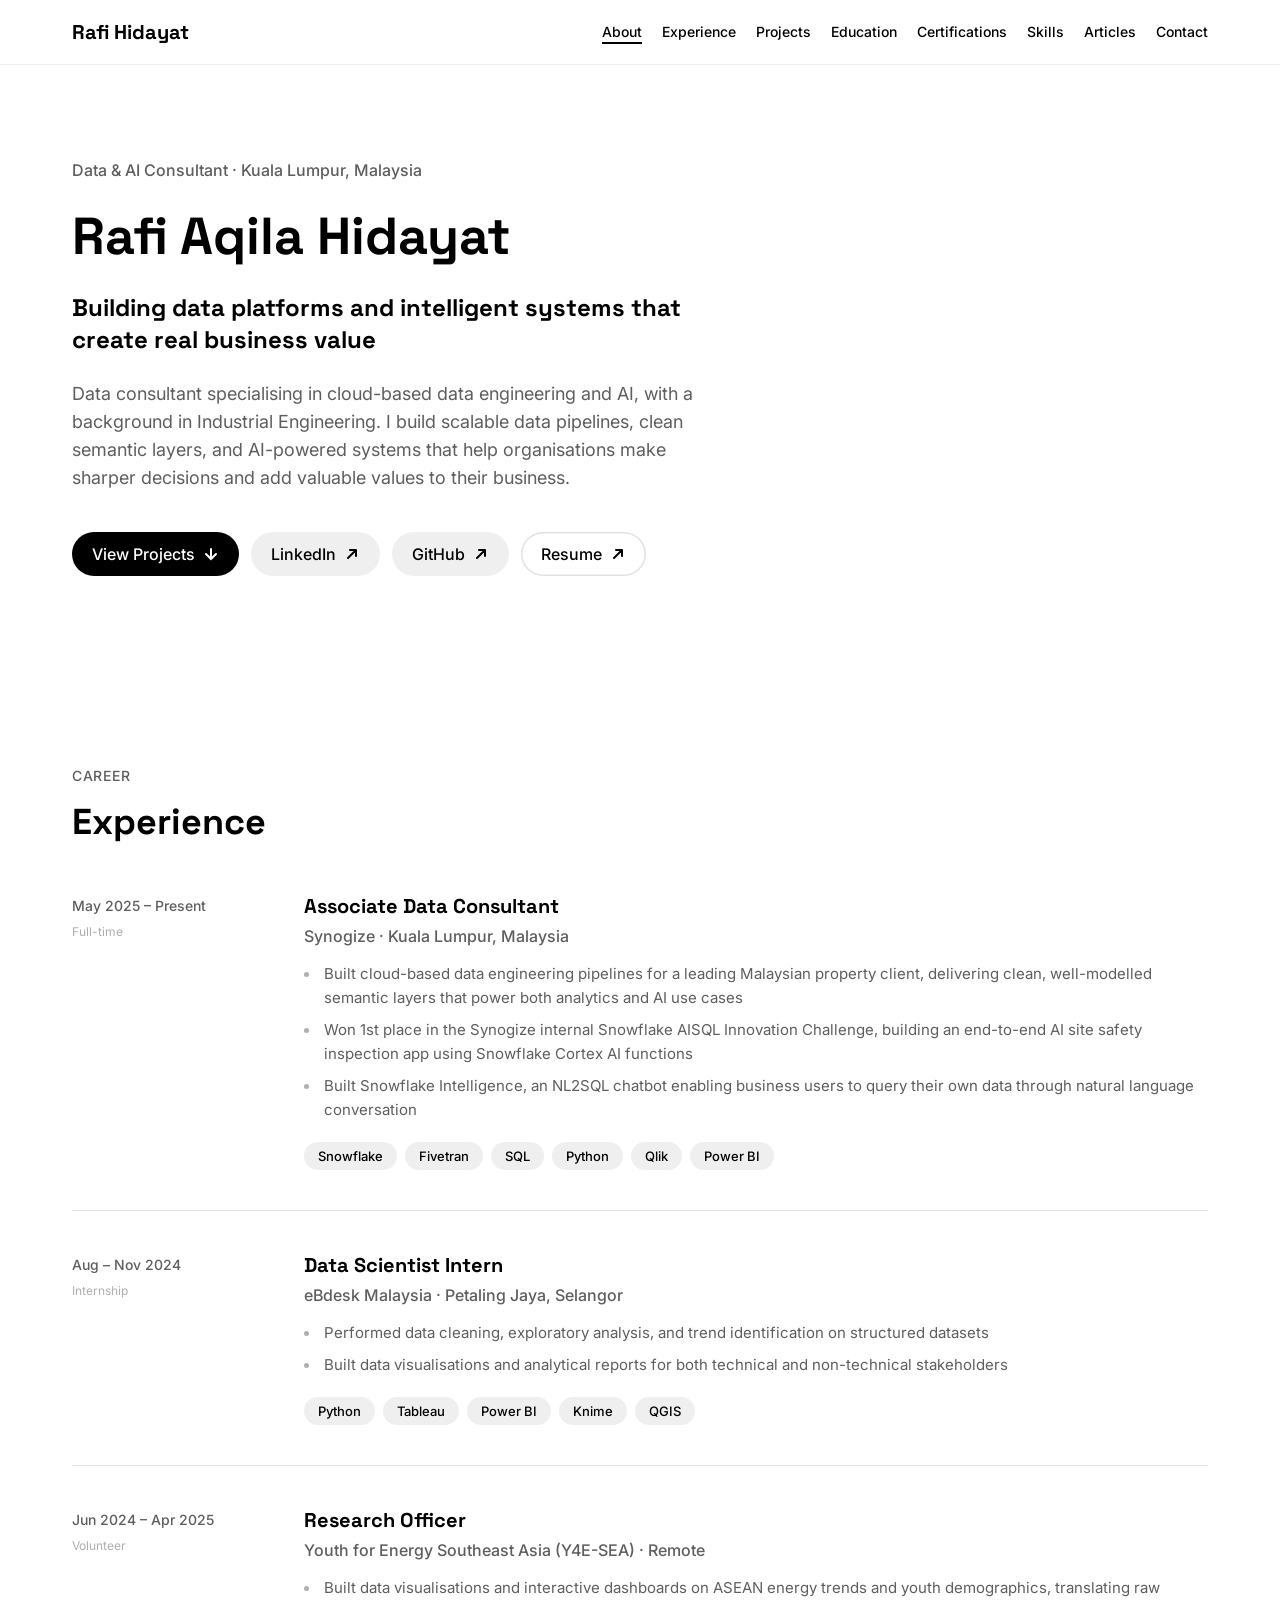
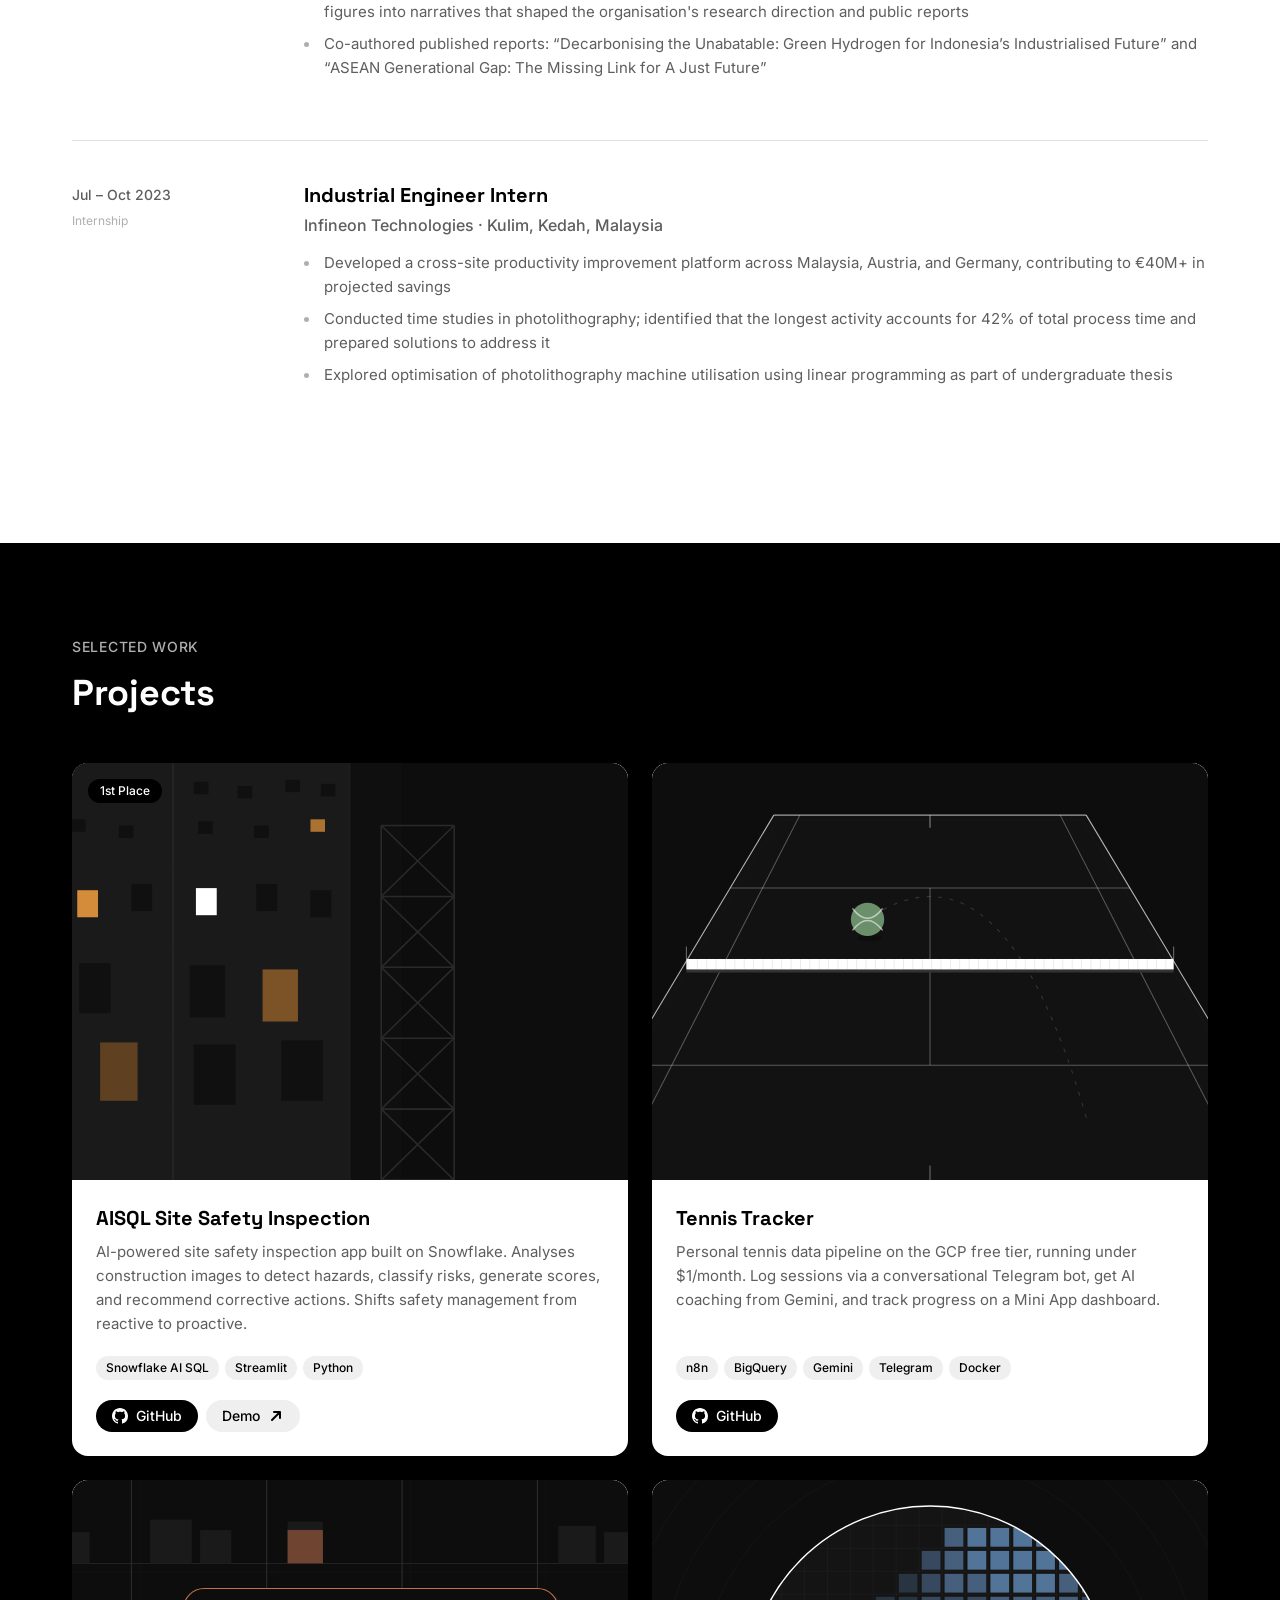
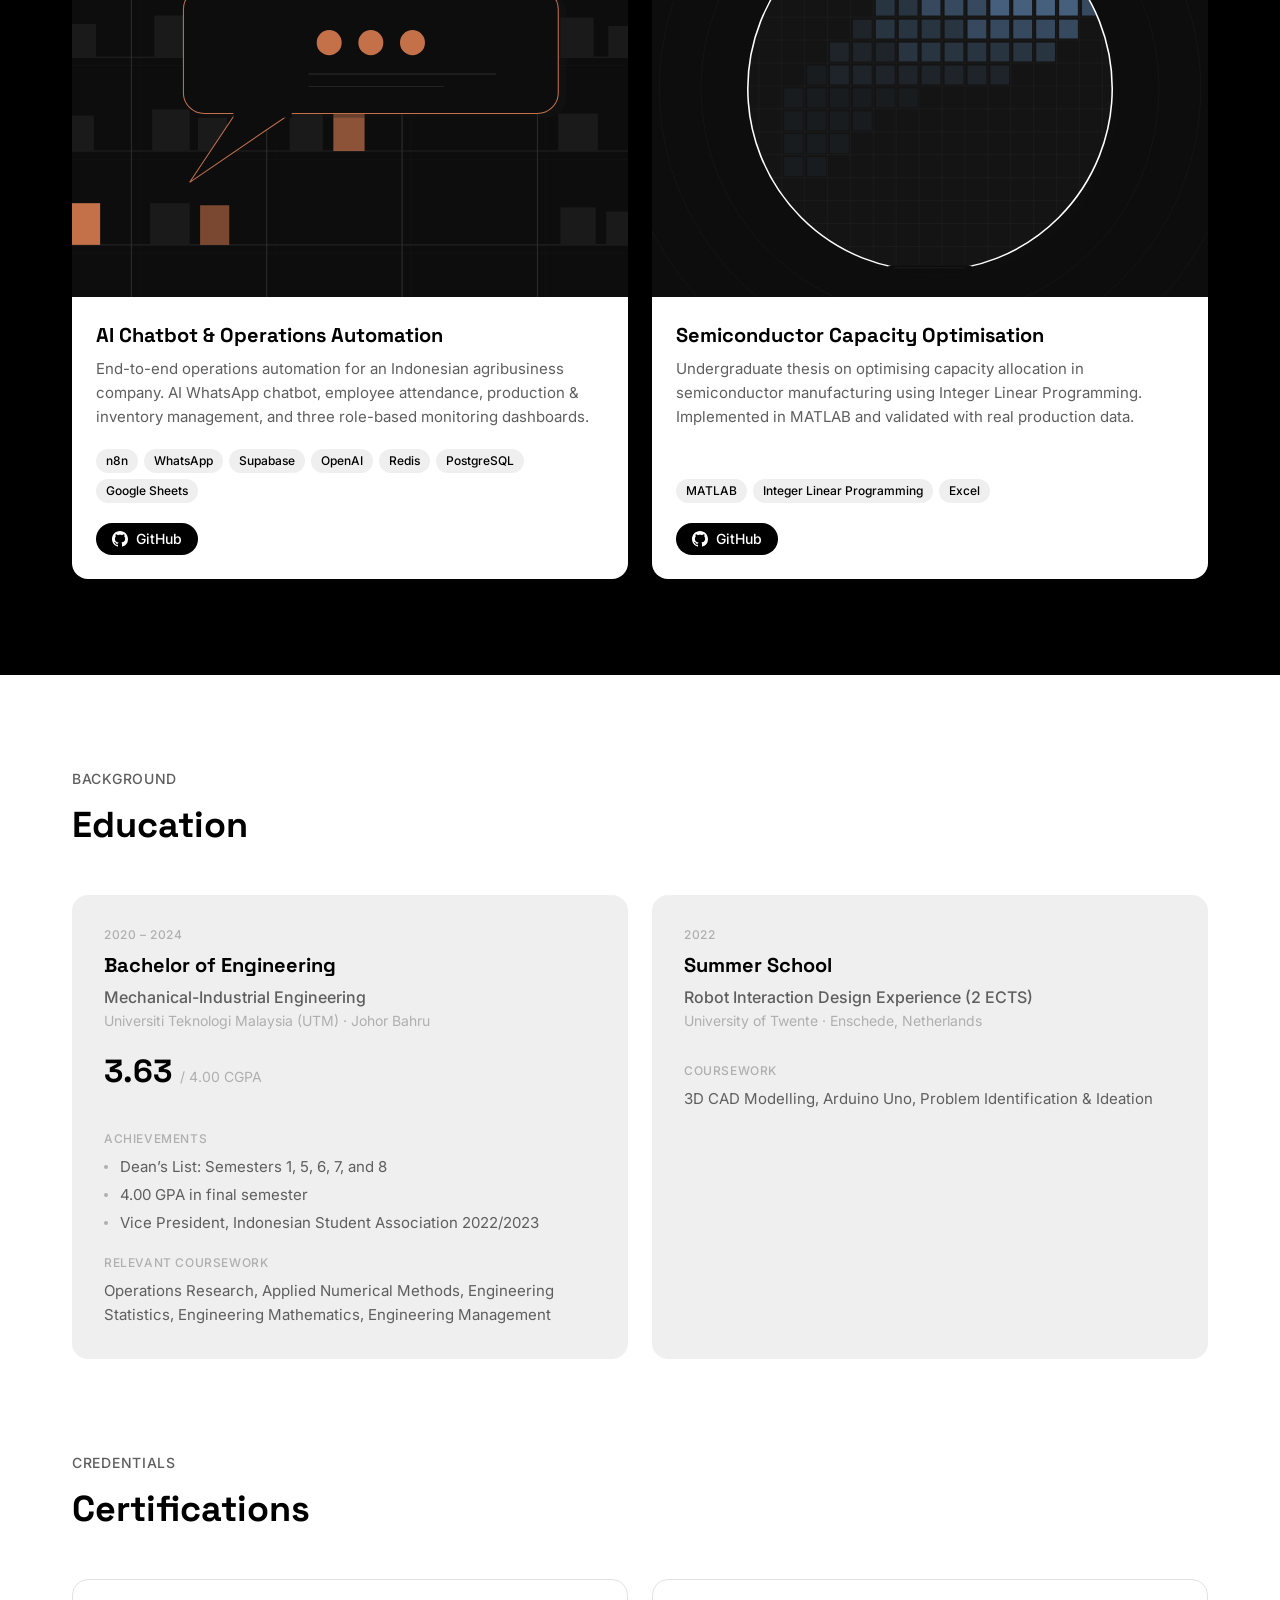
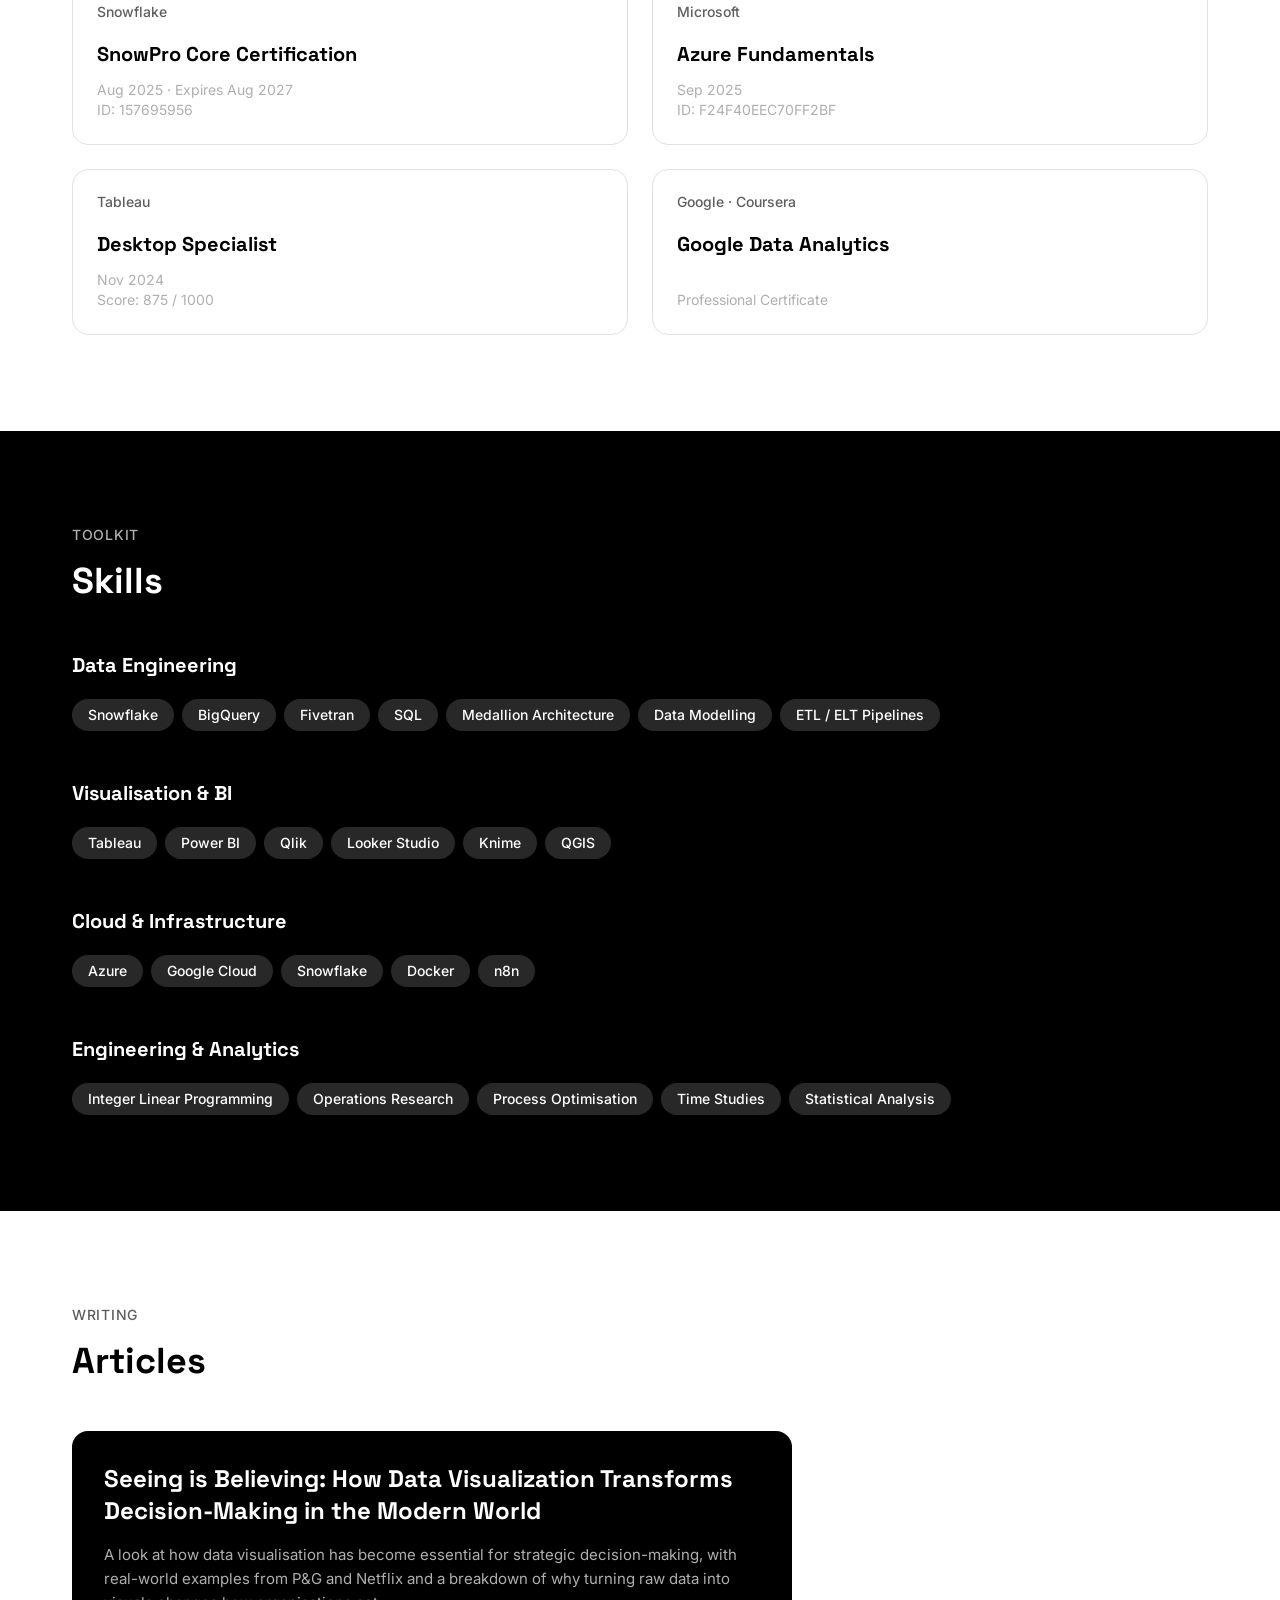
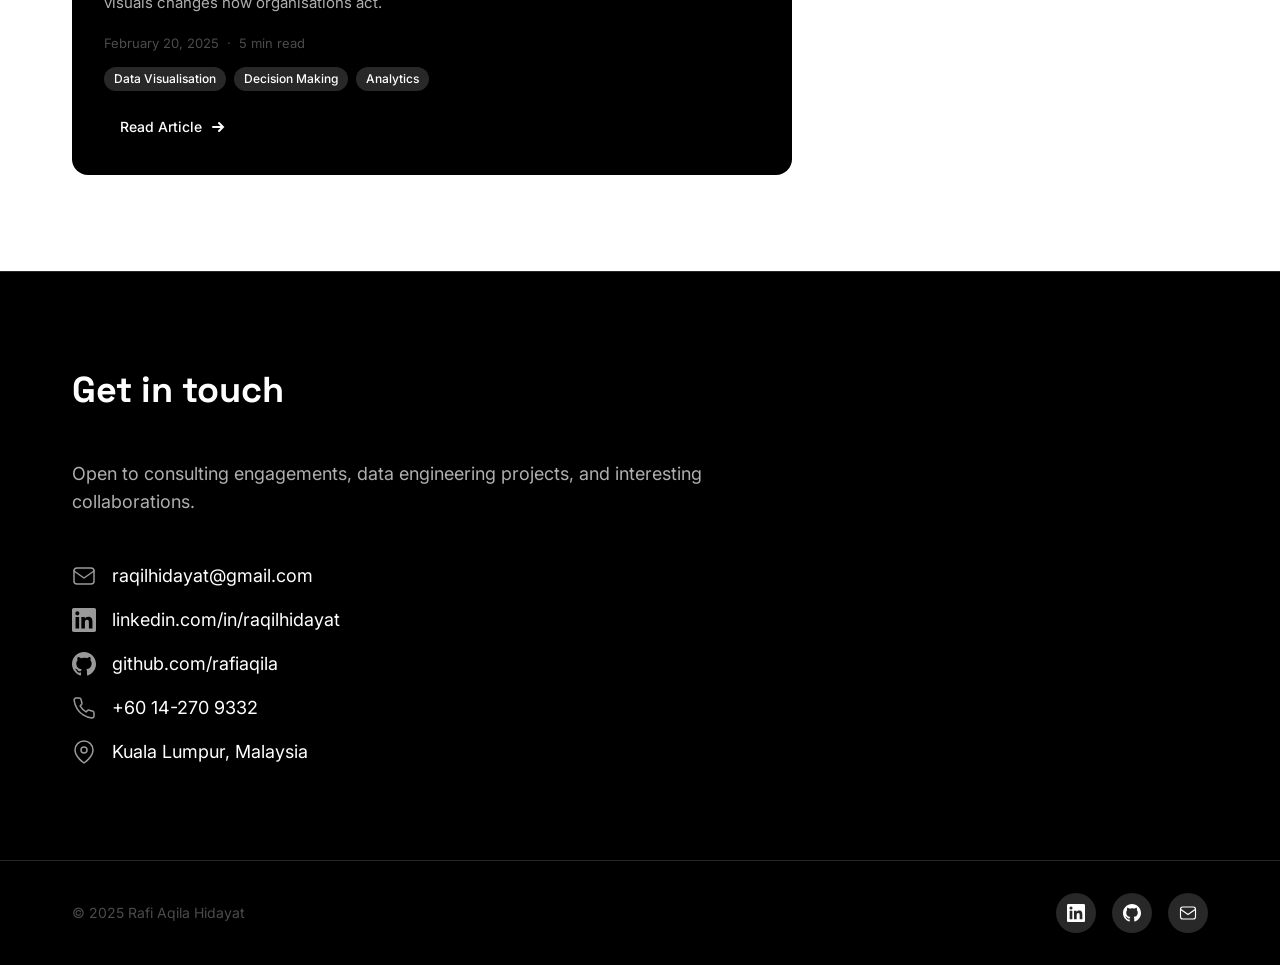
==== index.html @ 6d38c610 "Initial commit — portfolio site" ====
<!DOCTYPE html>
<html lang="en">
<head>
  <meta charset="UTF-8">
  <meta name="viewport" content="width=device-width, initial-scale=1.0">
  <title>Rafi Aqila Hidayat, Data & AI Consultant</title>
  <meta name="description" content="Data & AI consultant specialising in cloud-based data engineering, scalable pipelines, and AI-powered systems. Based in Kuala Lumpur, Malaysia.">
  <meta property="og:title" content="Rafi Aqila Hidayat, Data & AI Consultant">
  <meta property="og:description" content="Building data platforms and intelligent systems that create real business value.">
  <meta property="og:type" content="website">
  <link rel="preconnect" href="https://fonts.googleapis.com">
  <link rel="preconnect" href="https://fonts.gstatic.com" crossorigin>
  <link href="https://fonts.googleapis.com/css2?family=Inter:wght@400;500&family=Space+Grotesk:wght@700&display=swap" rel="stylesheet">
  <link rel="stylesheet" href="css/styles.css">
</head>
<body>

  <!-- ═══ NAV ═══ -->
  <nav class="nav" id="nav">
    <div class="container nav__inner">
      <a href="#hero" class="nav__logo">Rafi Hidayat</a>
      <div class="nav__links">
        <a href="#hero" class="nav__link active">About</a>
        <a href="#experience" class="nav__link">Experience</a>
        <a href="#projects" class="nav__link">Projects</a>
        <a href="#education" class="nav__link">Education</a>
        <a href="#certifications" class="nav__link">Certifications</a>
        <a href="#skills" class="nav__link">Skills</a>
        <a href="#articles" class="nav__link">Articles</a>
        <a href="#contact" class="nav__link">Contact</a>
      </div>
      <button class="nav__hamburger" id="hamburger" aria-label="Toggle menu">
        <span></span><span></span><span></span>
      </button>
    </div>
    <div class="nav__mobile" id="mobile-menu">
      <a href="#hero">About</a>
      <a href="#experience">Experience</a>
      <a href="#projects">Projects</a>
      <a href="#education">Education</a>
      <a href="#certifications">Certifications</a>
      <a href="#skills">Skills</a>
      <a href="#articles">Articles</a>
      <a href="#contact">Contact</a>
    </div>
  </nav>

  <main>
    <!-- ═══ HERO ═══ -->
    <section class="hero" id="hero">
      <div class="container">
        <p class="hero__eyebrow reveal">Data & AI Consultant · Kuala Lumpur, Malaysia</p>
        <h1 class="hero__name reveal">Rafi Aqila Hidayat</h1>
        <p class="hero__tagline reveal">Building data platforms and intelligent systems that create real business value</p>
        <p class="hero__bio reveal">Data consultant specialising in cloud-based data engineering and AI, with a background in Industrial Engineering. I build scalable data pipelines, clean semantic layers, and AI-powered systems that help organisations make sharper decisions and add valuable values to their business.</p>
        <div class="hero__ctas reveal">
          <a href="#projects" class="btn btn--primary">
            View Projects
            <svg viewBox="0 0 16 16" fill="none" stroke="currentColor" stroke-width="2" stroke-linecap="round"><path d="M8 3v10M3 8l5 5 5-5"/></svg>
          </a>
          <a href="https://linkedin.com/in/raqilhidayat" target="_blank" rel="noopener" class="btn btn--subtle">
            LinkedIn
            <svg viewBox="0 0 16 16" fill="none" stroke="currentColor" stroke-width="2" stroke-linecap="round"><path d="M4 12L12 4M12 4H6M12 4v6"/></svg>
          </a>
          <a href="https://github.com/rafiaqila" target="_blank" rel="noopener" class="btn btn--subtle">
            GitHub
            <svg viewBox="0 0 16 16" fill="none" stroke="currentColor" stroke-width="2" stroke-linecap="round"><path d="M4 12L12 4M12 4H6M12 4v6"/></svg>
          </a>
          <a href="https://drive.google.com/file/d/1cgTFscMaYQfGUqjzKP_QNmPbN_B8e7s2/view?usp=sharing" target="_blank" rel="noopener" class="btn btn--outline">
            Resume
            <svg viewBox="0 0 16 16" fill="none" stroke="currentColor" stroke-width="2" stroke-linecap="round"><path d="M4 12L12 4M12 4H6M12 4v6"/></svg>
          </a>
        </div>
      </div>
    </section>

    <!-- ═══ EXPERIENCE ═══ -->
    <section class="section" id="experience">
      <div class="container">
        <p class="section__eyebrow reveal">Career</p>
        <h2 class="section__title reveal">Experience</h2>
        <div class="exp-list">

          <div class="exp-entry reveal">
            <div class="exp-date">
              May 2025 &ndash; Present
              <span class="exp-type">Full-time</span>
            </div>
            <div>
              <h3 class="exp-role">Associate Data Consultant</h3>
              <p class="exp-company">Synogize · Kuala Lumpur, Malaysia</p>
              <ul class="exp-bullets">
                <li>Built cloud-based data engineering pipelines for a leading Malaysian property client, delivering clean, well-modelled semantic layers that power both analytics and AI use cases</li>
                <li>Won 1st place in the Synogize internal Snowflake AISQL Innovation Challenge, building an end-to-end AI site safety inspection app using Snowflake Cortex AI functions</li>
                <li>Built Snowflake Intelligence, an NL2SQL chatbot enabling business users to query their own data through natural language conversation</li>
              </ul>
              <div class="exp-tech">
                <span class="chip"><img src="https://cdn.simpleicons.org/snowflake/000000" alt="" onerror="this.style.display='none'">Snowflake</span>
                <span class="chip">Fivetran</span>
                <span class="chip">SQL</span>
                <span class="chip"><img src="https://cdn.simpleicons.org/python/000000" alt="" onerror="this.style.display='none'">Python</span>
                <span class="chip"><img src="https://cdn.simpleicons.org/qlik/000000" alt="" onerror="this.style.display='none'">Qlik</span>
                <span class="chip"><img src="https://cdn.jsdelivr.net/npm/simple-icons@latest/icons/powerbi.svg" alt="" onerror="this.style.display='none'">Power BI</span>
              </div>
            </div>
          </div>

          <div class="exp-entry reveal">
            <div class="exp-date">
              Aug &ndash; Nov 2024
              <span class="exp-type">Internship</span>
            </div>
            <div>
              <h3 class="exp-role">Data Scientist Intern</h3>
              <p class="exp-company">eBdesk Malaysia · Petaling Jaya, Selangor</p>
              <ul class="exp-bullets">
                <li>Performed data cleaning, exploratory analysis, and trend identification on structured datasets</li>
                <li>Built data visualisations and analytical reports for both technical and non-technical stakeholders</li>
              </ul>
              <div class="exp-tech">
                <span class="chip"><img src="https://cdn.simpleicons.org/python/000000" alt="" onerror="this.style.display='none'">Python</span>
                <span class="chip"><img src="https://cdn.jsdelivr.net/npm/simple-icons@latest/icons/tableau.svg" alt="" onerror="this.style.display='none'">Tableau</span>
                <span class="chip"><img src="https://cdn.jsdelivr.net/npm/simple-icons@latest/icons/powerbi.svg" alt="" onerror="this.style.display='none'">Power BI</span>
                <span class="chip"><img src="https://cdn.simpleicons.org/knime/000000" alt="" onerror="this.style.display='none'">Knime</span>
                <span class="chip"><img src="https://cdn.simpleicons.org/qgis/000000" alt="" onerror="this.style.display='none'">QGIS</span>
              </div>
            </div>
          </div>

          <div class="exp-entry reveal">
            <div class="exp-date">
              Jun 2024 &ndash; Apr 2025
              <span class="exp-type">Volunteer</span>
            </div>
            <div>
              <h3 class="exp-role">Research Officer</h3>
              <p class="exp-company">Youth for Energy Southeast Asia (Y4E-SEA) · Remote</p>
              <ul class="exp-bullets">
                <li>Built data visualisations and interactive dashboards on ASEAN energy trends and youth demographics, translating raw figures into narratives that shaped the organisation's research direction and public reports</li>
                <li>Co-authored published reports: &ldquo;Decarbonising the Unabatable: Green Hydrogen for Indonesia&rsquo;s Industrialised Future&rdquo; and &ldquo;ASEAN Generational Gap: The Missing Link for A Just Future&rdquo;</li>
              </ul>
            </div>
          </div>

          <div class="exp-entry reveal">
            <div class="exp-date">
              Jul &ndash; Oct 2023
              <span class="exp-type">Internship</span>
            </div>
            <div>
              <h3 class="exp-role">Industrial Engineer Intern</h3>
              <p class="exp-company">Infineon Technologies · Kulim, Kedah, Malaysia</p>
              <ul class="exp-bullets">
                <li>Developed a cross-site productivity improvement platform across Malaysia, Austria, and Germany, contributing to &euro;40M+ in projected savings</li>
                <li>Conducted time studies in photolithography; identified that the longest activity accounts for 42% of total process time and prepared solutions to address it</li>
                <li>Explored optimisation of photolithography machine utilisation using linear programming as part of undergraduate thesis</li>
              </ul>
            </div>
          </div>

        </div>
      </div>
    </section>

    <!-- ═══ PROJECTS ═══ -->
    <section class="section section--dark" id="projects">
      <div class="container">
        <p class="section__eyebrow reveal">Selected work</p>
        <h2 class="section__title reveal">Projects</h2>
        <div class="projects-grid reveal-stagger">

          <!-- Project 1: AISQL -->
          <div class="project-card reveal">
            <div class="project-img">
              <img src="assets/images/project-aisql.svg" alt="AISQL Site Safety Inspection" onerror="this.style.display='none';this.nextElementSibling.style.display='flex'">
              <div class="project-img__placeholder" style="display:none;position:absolute;inset:0;align-items:center;justify-content:center">
                <svg viewBox="0 0 48 48" fill="none" stroke="currentColor" stroke-width="1.5" opacity="0.3"><rect x="6" y="10" width="36" height="28" rx="4"/><circle cx="18" cy="22" r="4"/><path d="M6 34l10-10 8 8 6-6 12 12"/></svg>
              </div>
              <div class="project-badge">1st Place</div>
            </div>
            <div class="project-body">
              <h3 class="project-title">AISQL Site Safety Inspection</h3>
              <p class="project-desc">AI-powered site safety inspection app built on Snowflake. Analyses construction images to detect hazards, classify risks, generate scores, and recommend corrective actions. Shifts safety management from reactive to proactive.</p>
              <div class="project-tech">
                <span class="chip"><img src="https://cdn.simpleicons.org/snowflake/000000" alt="" onerror="this.style.display='none'">Snowflake AI SQL</span>
                <span class="chip"><img src="https://cdn.simpleicons.org/streamlit/000000" alt="" onerror="this.style.display='none'">Streamlit</span>
                <span class="chip"><img src="https://cdn.simpleicons.org/python/000000" alt="" onerror="this.style.display='none'">Python</span>
              </div>
              <div class="project-links">
                <a href="https://github.com/rafiaqila/aisql-site-safety-inspection" target="_blank" rel="noopener" class="btn btn--primary btn--sm">
                  <svg viewBox="0 0 16 16" fill="currentColor"><path d="M8 0C3.58 0 0 3.58 0 8c0 3.54 2.29 6.53 5.47 7.59.4.07.55-.17.55-.38 0-.19-.01-.82-.01-1.49-2.01.37-2.53-.49-2.69-.94-.09-.23-.48-.94-.82-1.13-.28-.15-.68-.52-.01-.53.63-.01 1.08.58 1.23.82.72 1.21 1.87.87 2.33.66.07-.52.28-.87.51-1.07-1.78-.2-3.64-.89-3.64-3.95 0-.87.31-1.59.82-2.15-.08-.2-.36-1.02.08-2.12 0 0 .67-.21 2.2.82.64-.18 1.32-.27 2-.27.68 0 1.36.09 2 .27 1.53-1.04 2.2-.82 2.2-.82.44 1.1.16 1.92.08 2.12.51.56.82 1.27.82 2.15 0 3.07-1.87 3.75-3.65 3.95.29.25.54.73.54 1.48 0 1.07-.01 1.93-.01 2.2 0 .21.15.46.55.38A8.01 8.01 0 0016 8c0-4.42-3.58-8-8-8z"/></svg>
                  GitHub
                </a>
                <a href="https://youtu.be/CPCsGUesCik" target="_blank" rel="noopener" class="btn btn--subtle btn--sm">
                  Demo
                  <svg viewBox="0 0 16 16" fill="none" stroke="currentColor" stroke-width="2" stroke-linecap="round"><path d="M4 12L12 4M12 4H6M12 4v6"/></svg>
                </a>
              </div>
            </div>
            <div class="project-details" hidden>
              <span class="modal__badge">1st Place, Synogize AISQL Innovation Challenge</span>
              <h3 class="modal__title">AISQL Site Safety Inspection</h3>
              <p class="modal__desc">AI-powered site safety inspection app built entirely on Snowflake. Analyses construction site images to detect hazards, classify risks, generate safety scores, and recommend corrective actions. Shifts safety management from reactive to proactive.</p>
              <p class="modal__label">Key features</p>
              <ul class="modal__features">
                <li>Automated hazard detection from uploaded construction site images using Snowflake Cortex AI functions</li>
                <li>Risk classification with severity levels and per-site safety scoring</li>
                <li>AI-generated corrective action recommendations for every detected hazard</li>
                <li>End-to-end Streamlit app running natively inside Snowflake with no external infrastructure</li>
              </ul>
              <p class="modal__label">Tech stack</p>
              <div class="modal__tech">
                <span class="chip"><img src="https://cdn.simpleicons.org/snowflake/000000" alt="" onerror="this.style.display='none'">Snowflake AI SQL</span>
                <span class="chip"><img src="https://cdn.simpleicons.org/streamlit/000000" alt="" onerror="this.style.display='none'">Streamlit</span>
                <span class="chip"><img src="https://cdn.simpleicons.org/python/000000" alt="" onerror="this.style.display='none'">Python</span>
              </div>
              <div class="modal__links">
                <a href="https://github.com/rafiaqila/aisql-site-safety-inspection" target="_blank" rel="noopener" class="btn btn--primary btn--sm">
                  GitHub
                  <svg viewBox="0 0 16 16" fill="none" stroke="currentColor" stroke-width="2" stroke-linecap="round"><path d="M4 12L12 4M12 4H6M12 4v6"/></svg>
                </a>
                <a href="https://youtu.be/CPCsGUesCik" target="_blank" rel="noopener" class="btn btn--subtle btn--sm">
                  Demo
                  <svg viewBox="0 0 16 16" fill="none" stroke="currentColor" stroke-width="2" stroke-linecap="round"><path d="M4 12L12 4M12 4H6M12 4v6"/></svg>
                </a>
              </div>
            </div>
          </div>

          <!-- Project 2: Tennis Tracker -->
          <div class="project-card reveal">
            <div class="project-img">
              <img src="assets/images/project-tennis.svg" alt="Tennis Tracker" onerror="this.style.display='none';this.nextElementSibling.style.display='flex'">
              <div class="project-img__placeholder" style="display:none;position:absolute;inset:0;align-items:center;justify-content:center">
                <svg viewBox="0 0 48 48" fill="none" stroke="currentColor" stroke-width="1.5" opacity="0.3"><rect x="6" y="10" width="36" height="28" rx="4"/><circle cx="18" cy="22" r="4"/><path d="M6 34l10-10 8 8 6-6 12 12"/></svg>
              </div>
            </div>
            <div class="project-body">
              <h3 class="project-title">Tennis Tracker</h3>
              <p class="project-desc">Personal tennis data pipeline on the GCP free tier, running under $1/month. Log sessions via a conversational Telegram bot, get AI coaching from Gemini, and track progress on a Mini App dashboard.</p>
              <div class="project-tech">
                <span class="chip"><img src="https://cdn.simpleicons.org/n8n/000000" alt="" onerror="this.style.display='none'">n8n</span>
                <span class="chip"><img src="https://cdn.simpleicons.org/googlebigquery/000000" alt="" onerror="this.style.display='none'">BigQuery</span>
                <span class="chip"><img src="https://cdn.simpleicons.org/googlegemini/000000" alt="" onerror="this.style.display='none'">Gemini</span>
                <span class="chip"><img src="https://cdn.simpleicons.org/telegram/000000" alt="" onerror="this.style.display='none'">Telegram</span>
                <span class="chip"><img src="https://cdn.simpleicons.org/docker/000000" alt="" onerror="this.style.display='none'">Docker</span>
              </div>
              <div class="project-links">
                <a href="https://github.com/rafiaqila/tennis-tracker" target="_blank" rel="noopener" class="btn btn--primary btn--sm">
                  <svg viewBox="0 0 16 16" fill="currentColor"><path d="M8 0C3.58 0 0 3.58 0 8c0 3.54 2.29 6.53 5.47 7.59.4.07.55-.17.55-.38 0-.19-.01-.82-.01-1.49-2.01.37-2.53-.49-2.69-.94-.09-.23-.48-.94-.82-1.13-.28-.15-.68-.52-.01-.53.63-.01 1.08.58 1.23.82.72 1.21 1.87.87 2.33.66.07-.52.28-.87.51-1.07-1.78-.2-3.64-.89-3.64-3.95 0-.87.31-1.59.82-2.15-.08-.2-.36-1.02.08-2.12 0 0 .67-.21 2.2.82.64-.18 1.32-.27 2-.27.68 0 1.36.09 2 .27 1.53-1.04 2.2-.82 2.2-.82.44 1.1.16 1.92.08 2.12.51.56.82 1.27.82 2.15 0 3.07-1.87 3.75-3.65 3.95.29.25.54.73.54 1.48 0 1.07-.01 1.93-.01 2.2 0 .21.15.46.55.38A8.01 8.01 0 0016 8c0-4.42-3.58-8-8-8z"/></svg>
                  GitHub
                </a>
              </div>
            </div>
            <div class="project-details" hidden>
              <span class="modal__badge">Personal Project</span>
              <h3 class="modal__title">Tennis Tracker</h3>
              <p class="modal__desc">Personal tennis data pipeline built on the GCP free tier, running under $1/month. Log sessions through a conversational Telegram bot, get AI coaching feedback from Gemini, and track progress on a Telegram Mini App dashboard.</p>
              <p class="modal__label">Key features</p>
              <ul class="modal__features">
                <li>Conversational session logging via a Telegram bot. No forms, just chat.</li>
                <li>AI coaching feedback from Gemini based on logged session data</li>
                <li>Telegram Mini App dashboard for tracking progress over time</li>
                <li>BigQuery as the data warehouse, orchestrated with n8n and deployed via Docker</li>
                <li>Entire stack runs on the GCP free tier for under $1/month</li>
              </ul>
              <p class="modal__label">Tech stack</p>
              <div class="modal__tech">
                <span class="chip"><img src="https://cdn.simpleicons.org/n8n/000000" alt="" onerror="this.style.display='none'">n8n</span>
                <span class="chip"><img src="https://cdn.simpleicons.org/googlebigquery/000000" alt="" onerror="this.style.display='none'">BigQuery</span>
                <span class="chip"><img src="https://cdn.simpleicons.org/googlegemini/000000" alt="" onerror="this.style.display='none'">Gemini</span>
                <span class="chip"><img src="https://cdn.simpleicons.org/telegram/000000" alt="" onerror="this.style.display='none'">Telegram</span>
                <span class="chip"><img src="https://cdn.simpleicons.org/docker/000000" alt="" onerror="this.style.display='none'">Docker</span>
              </div>
              <div class="modal__links">
                <a href="https://github.com/rafiaqila/tennis-tracker" target="_blank" rel="noopener" class="btn btn--primary btn--sm">
                  GitHub
                  <svg viewBox="0 0 16 16" fill="none" stroke="currentColor" stroke-width="2" stroke-linecap="round"><path d="M4 12L12 4M12 4H6M12 4v6"/></svg>
                </a>
              </div>
            </div>
          </div>

          <!-- Project 3: Turrima -->
          <div class="project-card reveal">
            <div class="project-img">
              <img src="assets/images/project-turrima.svg" alt="AI Chatbot & Operations Automation" onerror="this.style.display='none';this.nextElementSibling.style.display='flex'">
              <div class="project-img__placeholder" style="display:none;position:absolute;inset:0;align-items:center;justify-content:center">
                <svg viewBox="0 0 48 48" fill="none" stroke="currentColor" stroke-width="1.5" opacity="0.3"><rect x="6" y="10" width="36" height="28" rx="4"/><circle cx="18" cy="22" r="4"/><path d="M6 34l10-10 8 8 6-6 12 12"/></svg>
              </div>
            </div>
            <div class="project-body">
              <h3 class="project-title">AI Chatbot & Operations Automation</h3>
              <p class="project-desc">End-to-end operations automation for an Indonesian agribusiness company. AI WhatsApp chatbot, employee attendance, production &amp; inventory management, and three role-based monitoring dashboards.</p>
              <div class="project-tech">
                <span class="chip"><img src="https://cdn.simpleicons.org/n8n/000000" alt="" onerror="this.style.display='none'">n8n</span>
                <span class="chip"><img src="https://cdn.simpleicons.org/whatsapp/000000" alt="" onerror="this.style.display='none'">WhatsApp</span>
                <span class="chip"><img src="https://cdn.simpleicons.org/supabase/000000" alt="" onerror="this.style.display='none'">Supabase</span>
                <span class="chip"><img src="https://cdn.jsdelivr.net/npm/simple-icons@latest/icons/openai.svg" alt="" onerror="this.style.display='none'">OpenAI</span>
                <span class="chip"><img src="https://cdn.simpleicons.org/redis/000000" alt="" onerror="this.style.display='none'">Redis</span>
                <span class="chip"><img src="https://cdn.simpleicons.org/postgresql/000000" alt="" onerror="this.style.display='none'">PostgreSQL</span>
                <span class="chip"><img src="https://cdn.simpleicons.org/googlesheets/000000" alt="" onerror="this.style.display='none'">Google Sheets</span>
              </div>
              <div class="project-links">
                <a href="https://github.com/rafiaqila" target="_blank" rel="noopener" class="btn btn--primary btn--sm">
                  <svg viewBox="0 0 16 16" fill="currentColor"><path d="M8 0C3.58 0 0 3.58 0 8c0 3.54 2.29 6.53 5.47 7.59.4.07.55-.17.55-.38 0-.19-.01-.82-.01-1.49-2.01.37-2.53-.49-2.69-.94-.09-.23-.48-.94-.82-1.13-.28-.15-.68-.52-.01-.53.63-.01 1.08.58 1.23.82.72 1.21 1.87.87 2.33.66.07-.52.28-.87.51-1.07-1.78-.2-3.64-.89-3.64-3.95 0-.87.31-1.59.82-2.15-.08-.2-.36-1.02.08-2.12 0 0 .67-.21 2.2.82.64-.18 1.32-.27 2-.27.68 0 1.36.09 2 .27 1.53-1.04 2.2-.82 2.2-.82.44 1.1.16 1.92.08 2.12.51.56.82 1.27.82 2.15 0 3.07-1.87 3.75-3.65 3.95.29.25.54.73.54 1.48 0 1.07-.01 1.93-.01 2.2 0 .21.15.46.55.38A8.01 8.01 0 0016 8c0-4.42-3.58-8-8-8z"/></svg>
                  GitHub
                </a>
              </div>
            </div>
            <div class="project-details" hidden>
              <span class="modal__badge">Client Project, Indonesian Agribusiness</span>
              <h3 class="modal__title">AI Chatbot &amp; Operations Automation</h3>
              <p class="modal__desc">End-to-end operations automation for an Indonesian agribusiness company, replacing manual, paper-based processes with an AI WhatsApp chatbot and a connected data platform covering attendance, production, and inventory.</p>
              <p class="modal__label">Key features</p>
              <ul class="modal__features">
                <li>AI WhatsApp chatbot that staff use for day-to-day operations, with no new app to learn</li>
                <li>Employee attendance tracking through chat</li>
                <li>Production and inventory management with structured data capture</li>
                <li>Three role-based monitoring dashboards for owner, manager, and supervisor views</li>
                <li>Delivered in two phases: core chatbot and database first, then expanded automation and reporting</li>
              </ul>
              <p class="modal__label">Tech stack</p>
              <div class="modal__tech">
                <span class="chip"><img src="https://cdn.simpleicons.org/n8n/000000" alt="" onerror="this.style.display='none'">n8n</span>
                <span class="chip"><img src="https://cdn.simpleicons.org/whatsapp/000000" alt="" onerror="this.style.display='none'">WhatsApp</span>
                <span class="chip"><img src="https://cdn.simpleicons.org/supabase/000000" alt="" onerror="this.style.display='none'">Supabase</span>
                <span class="chip"><img src="https://cdn.jsdelivr.net/npm/simple-icons@latest/icons/openai.svg" alt="" onerror="this.style.display='none'">OpenAI</span>
                <span class="chip"><img src="https://cdn.simpleicons.org/redis/000000" alt="" onerror="this.style.display='none'">Redis</span>
                <span class="chip"><img src="https://cdn.simpleicons.org/postgresql/000000" alt="" onerror="this.style.display='none'">PostgreSQL</span>
                <span class="chip"><img src="https://cdn.simpleicons.org/googlesheets/000000" alt="" onerror="this.style.display='none'">Google Sheets</span>
              </div>
              <div class="modal__links">
                <a href="https://github.com/rafiaqila" target="_blank" rel="noopener" class="btn btn--primary btn--sm">
                  GitHub
                  <svg viewBox="0 0 16 16" fill="none" stroke="currentColor" stroke-width="2" stroke-linecap="round"><path d="M4 12L12 4M12 4H6M12 4v6"/></svg>
                </a>
              </div>
            </div>
          </div>

          <!-- Project 4: Thesis -->
          <div class="project-card reveal">
            <div class="project-img">
              <img src="assets/images/project-thesis.svg" alt="Semiconductor Capacity Optimisation" onerror="this.style.display='none';this.nextElementSibling.style.display='flex'">
              <div class="project-img__placeholder" style="display:none;position:absolute;inset:0;align-items:center;justify-content:center">
                <svg viewBox="0 0 48 48" fill="none" stroke="currentColor" stroke-width="1.5" opacity="0.3"><rect x="6" y="10" width="36" height="28" rx="4"/><circle cx="18" cy="22" r="4"/><path d="M6 34l10-10 8 8 6-6 12 12"/></svg>
              </div>
            </div>
            <div class="project-body">
              <h3 class="project-title">Semiconductor Capacity Optimisation</h3>
              <p class="project-desc">Undergraduate thesis on optimising capacity allocation in semiconductor manufacturing using Integer Linear Programming. Implemented in MATLAB and validated with real production data.</p>
              <div class="project-tech">
                <span class="chip">MATLAB</span>
                <span class="chip">Integer Linear Programming</span>
                <span class="chip"><img src="https://cdn.jsdelivr.net/npm/simple-icons@latest/icons/microsoftexcel.svg" alt="" onerror="this.style.display='none'">Excel</span>
              </div>
              <div class="project-links">
                <a href="https://github.com/rafiaqila/semiconductor-capacity-optimization" target="_blank" rel="noopener" class="btn btn--primary btn--sm">
                  <svg viewBox="0 0 16 16" fill="currentColor"><path d="M8 0C3.58 0 0 3.58 0 8c0 3.54 2.29 6.53 5.47 7.59.4.07.55-.17.55-.38 0-.19-.01-.82-.01-1.49-2.01.37-2.53-.49-2.69-.94-.09-.23-.48-.94-.82-1.13-.28-.15-.68-.52-.01-.53.63-.01 1.08.58 1.23.82.72 1.21 1.87.87 2.33.66.07-.52.28-.87.51-1.07-1.78-.2-3.64-.89-3.64-3.95 0-.87.31-1.59.82-2.15-.08-.2-.36-1.02.08-2.12 0 0 .67-.21 2.2.82.64-.18 1.32-.27 2-.27.68 0 1.36.09 2 .27 1.53-1.04 2.2-.82 2.2-.82.44 1.1.16 1.92.08 2.12.51.56.82 1.27.82 2.15 0 3.07-1.87 3.75-3.65 3.95.29.25.54.73.54 1.48 0 1.07-.01 1.93-.01 2.2 0 .21.15.46.55.38A8.01 8.01 0 0016 8c0-4.42-3.58-8-8-8z"/></svg>
                  GitHub
                </a>
              </div>
            </div>
            <div class="project-details" hidden>
              <span class="modal__badge">Undergraduate Thesis, Infineon Technologies</span>
              <h3 class="modal__title">Semiconductor Capacity Optimisation</h3>
              <p class="modal__desc">Undergraduate thesis on optimising capacity allocation in semiconductor manufacturing using Integer Linear Programming, developed in collaboration with Infineon Technologies and validated against real production data.</p>
              <p class="modal__label">Key features</p>
              <ul class="modal__features">
                <li>Integer Linear Programming model for allocating capacity across photolithography machines</li>
                <li>Implemented and solved in MATLAB</li>
                <li>Validated with real production data from Infineon&rsquo;s Kulim fab</li>
                <li>Built on time-study findings that the longest activity accounts for 42% of total process time</li>
              </ul>
              <p class="modal__label">Tech stack</p>
              <div class="modal__tech">
                <span class="chip">MATLAB</span>
                <span class="chip">Integer Linear Programming</span>
                <span class="chip"><img src="https://cdn.jsdelivr.net/npm/simple-icons@latest/icons/microsoftexcel.svg" alt="" onerror="this.style.display='none'">Excel</span>
              </div>
              <div class="modal__links">
                <a href="https://github.com/rafiaqila/semiconductor-capacity-optimization" target="_blank" rel="noopener" class="btn btn--primary btn--sm">
                  GitHub
                  <svg viewBox="0 0 16 16" fill="none" stroke="currentColor" stroke-width="2" stroke-linecap="round"><path d="M4 12L12 4M12 4H6M12 4v6"/></svg>
                </a>
              </div>
            </div>
          </div>

        </div>
      </div>
    </section>

    <!-- ═══ EDUCATION ═══ -->
    <section class="section" id="education">
      <div class="container">
        <p class="section__eyebrow reveal">Background</p>
        <h2 class="section__title reveal">Education</h2>
        <div class="edu-grid reveal-stagger">

          <div class="edu-card reveal">
            <p class="edu-card__label">2020 &ndash; 2024</p>
            <h3 class="edu-card__degree">Bachelor of Engineering</h3>
            <p class="edu-card__school">Mechanical-Industrial Engineering</p>
            <p class="edu-card__meta">Universiti Teknologi Malaysia (UTM) · Johor Bahru</p>
            <div class="edu-cgpa">
              <span class="edu-cgpa__value">3.63</span>
              <span class="edu-cgpa__label">/ 4.00 CGPA</span>
            </div>
            <p class="edu-card__label">Achievements</p>
            <ul class="edu-card__text">
              <li>Dean&rsquo;s List: Semesters 1, 5, 6, 7, and 8</li>
              <li>4.00 GPA in final semester</li>
              <li>Vice President, Indonesian Student Association 2022/2023</li>
            </ul>
            <p class="edu-card__label">Relevant coursework</p>
            <p class="edu-card__text">Operations Research, Applied Numerical Methods, Engineering Statistics, Engineering Mathematics, Engineering Management</p>
          </div>

          <div class="edu-card reveal">
            <p class="edu-card__label">2022</p>
            <h3 class="edu-card__degree">Summer School</h3>
            <p class="edu-card__school">Robot Interaction Design Experience (2 ECTS)</p>
            <p class="edu-card__meta">University of Twente · Enschede, Netherlands</p>
            <p class="edu-card__label" style="margin-top:var(--sp-3xl)">Coursework</p>
            <p class="edu-card__text">3D CAD Modelling, Arduino Uno, Problem Identification &amp; Ideation</p>
          </div>

        </div>
      </div>
    </section>

    <!-- ═══ CERTIFICATIONS ═══ -->
    <section class="section" id="certifications" style="padding-top:0">
      <div class="container">
        <p class="section__eyebrow reveal">Credentials</p>
        <h2 class="section__title reveal">Certifications</h2>
        <div class="certs-grid reveal-stagger">

          <div class="cert-card reveal">
            <div class="cert-card__issuer">
              <img src="https://cdn.simpleicons.org/snowflake/000000" alt="" onerror="this.style.display='none'">
              <span class="cert-card__issuer-name">Snowflake</span>
            </div>
            <h3 class="cert-card__title">SnowPro Core Certification</h3>
            <p class="cert-card__detail">Aug 2025 · Expires Aug 2027</p>
            <p class="cert-card__detail">ID: 157695956</p>
          </div>

          <div class="cert-card reveal">
            <div class="cert-card__issuer">
              <img src="https://cdn.jsdelivr.net/npm/simple-icons@latest/icons/microsoftazure.svg" alt="" onerror="this.style.display='none'">
              <span class="cert-card__issuer-name">Microsoft</span>
            </div>
            <h3 class="cert-card__title">Azure Fundamentals</h3>
            <p class="cert-card__detail">Sep 2025</p>
            <p class="cert-card__detail">ID: F24F40EEC70FF2BF</p>
          </div>

          <div class="cert-card reveal">
            <div class="cert-card__issuer">
              <img src="https://cdn.jsdelivr.net/npm/simple-icons@latest/icons/tableau.svg" alt="" onerror="this.style.display='none'">
              <span class="cert-card__issuer-name">Tableau</span>
            </div>
            <h3 class="cert-card__title">Desktop Specialist</h3>
            <p class="cert-card__detail">Nov 2024</p>
            <p class="cert-card__detail">Score: 875 / 1000</p>
          </div>

          <div class="cert-card reveal">
            <div class="cert-card__issuer">
              <img src="https://cdn.simpleicons.org/google/000000" alt="" onerror="this.style.display='none'">
              <span class="cert-card__issuer-name">Google · Coursera</span>
            </div>
            <h3 class="cert-card__title">Google Data Analytics</h3>
            <p class="cert-card__detail">Professional Certificate</p>
          </div>

        </div>
      </div>
    </section>

    <!-- ═══ SKILLS ═══ -->
    <section class="section section--dark" id="skills">
      <div class="container">
        <p class="section__eyebrow reveal">Toolkit</p>
        <h2 class="section__title reveal">Skills</h2>
        <div class="skills-categories">

          <div class="reveal">
            <h3 class="skills-cat__title">Data Engineering</h3>
            <div class="skills-cat__chips">
              <span class="chip chip--dark"><img src="https://cdn.simpleicons.org/snowflake/ffffff" alt="" onerror="this.style.display='none'">Snowflake</span>
              <span class="chip chip--dark"><img src="https://cdn.simpleicons.org/googlebigquery/ffffff" alt="" onerror="this.style.display='none'">BigQuery</span>
              <span class="chip chip--dark">Fivetran</span>
              <span class="chip chip--dark">SQL</span>
              <span class="chip chip--dark">Medallion Architecture</span>
              <span class="chip chip--dark">Data Modelling</span>
              <span class="chip chip--dark">ETL / ELT Pipelines</span>
            </div>
          </div>

          <div class="reveal">
            <h3 class="skills-cat__title">Visualisation & BI</h3>
            <div class="skills-cat__chips">
              <span class="chip chip--dark"><img src="https://cdn.jsdelivr.net/npm/simple-icons@latest/icons/tableau.svg" alt="" onerror="this.style.display='none'">Tableau</span>
              <span class="chip chip--dark"><img src="https://cdn.jsdelivr.net/npm/simple-icons@latest/icons/powerbi.svg" alt="" onerror="this.style.display='none'">Power BI</span>
              <span class="chip chip--dark"><img src="https://cdn.simpleicons.org/qlik/ffffff" alt="" onerror="this.style.display='none'">Qlik</span>
              <span class="chip chip--dark"><img src="https://cdn.simpleicons.org/looker/ffffff" alt="" onerror="this.style.display='none'">Looker Studio</span>
              <span class="chip chip--dark"><img src="https://cdn.simpleicons.org/knime/ffffff" alt="" onerror="this.style.display='none'">Knime</span>
              <span class="chip chip--dark"><img src="https://cdn.simpleicons.org/qgis/ffffff" alt="" onerror="this.style.display='none'">QGIS</span>
            </div>
          </div>

          <div class="reveal">
            <h3 class="skills-cat__title">Cloud & Infrastructure</h3>
            <div class="skills-cat__chips">
              <span class="chip chip--dark"><img src="https://cdn.jsdelivr.net/npm/simple-icons@latest/icons/microsoftazure.svg" alt="" onerror="this.style.display='none'">Azure</span>
              <span class="chip chip--dark"><img src="https://cdn.simpleicons.org/googlecloud/ffffff" alt="" onerror="this.style.display='none'">Google Cloud</span>
              <span class="chip chip--dark"><img src="https://cdn.simpleicons.org/snowflake/ffffff" alt="" onerror="this.style.display='none'">Snowflake</span>
              <span class="chip chip--dark"><img src="https://cdn.simpleicons.org/docker/ffffff" alt="" onerror="this.style.display='none'">Docker</span>
              <span class="chip chip--dark"><img src="https://cdn.simpleicons.org/n8n/ffffff" alt="" onerror="this.style.display='none'">n8n</span>
            </div>
          </div>

          <div class="reveal">
            <h3 class="skills-cat__title">Engineering & Analytics</h3>
            <div class="skills-cat__chips">
              <span class="chip chip--dark">Integer Linear Programming</span>
              <span class="chip chip--dark">Operations Research</span>
              <span class="chip chip--dark">Process Optimisation</span>
              <span class="chip chip--dark">Time Studies</span>
              <span class="chip chip--dark">Statistical Analysis</span>
            </div>
          </div>

        </div>
      </div>
    </section>

    <!-- ═══ ARTICLES ═══ -->
    <section class="section" id="articles">
      <div class="container">
        <p class="section__eyebrow reveal">Writing</p>
        <h2 class="section__title reveal">Articles</h2>
        <div class="articles-grid reveal-stagger">

          <a href="articles/data-visualization.html" class="article-card reveal">
            <div class="article-card__body">
              <h3 class="article-card__title">Seeing is Believing: How Data Visualization Transforms Decision-Making in the Modern World</h3>
              <p class="article-card__summary">A look at how data visualisation has become essential for strategic decision-making, with real-world examples from P&amp;G and Netflix and a breakdown of why turning raw data into visuals changes how organisations act.</p>
              <div class="article-card__meta">
                <span class="article-card__date">February 20, 2025</span>
                <span class="article-card__dot">&middot;</span>
                <span class="article-card__read">5 min read</span>
              </div>
              <div class="article-card__tags">
                <span class="chip">Data Visualisation</span>
                <span class="chip">Decision Making</span>
                <span class="chip">Analytics</span>
              </div>
              <span class="btn btn--primary btn--sm article-card__cta">
                Read Article
                <svg viewBox="0 0 16 16" fill="none" stroke="currentColor" stroke-width="2" stroke-linecap="round"><path d="M3 8h10M9 4l4 4-4 4"/></svg>
              </span>
            </div>
          </a>

        </div>
      </div>
    </section>

    <!-- ═══ CONTACT ═══ -->
    <section class="section section--dark" id="contact" style="border-top: 1px solid var(--black-elevated)">
      <div class="container">
        <h2 class="section__title reveal">Get in touch</h2>
        <div class="contact-inner">
          <p class="contact-subtitle reveal">Open to consulting engagements, data engineering projects, and interesting collaborations.</p>
          <div class="contact-links reveal">
            <a href="mailto:raqilhidayat@gmail.com" class="contact-row">
              <svg viewBox="0 0 24 24" fill="none" stroke="currentColor" stroke-width="1.5" stroke-linecap="round" stroke-linejoin="round"><rect x="2" y="4" width="20" height="16" rx="3"/><path d="M22 7l-10 7L2 7"/></svg>
              raqilhidayat@gmail.com
            </a>
            <a href="https://linkedin.com/in/raqilhidayat" target="_blank" rel="noopener" class="contact-row">
              <svg viewBox="0 0 24 24" fill="currentColor"><path d="M20.447 20.452h-3.554v-5.569c0-1.328-.027-3.037-1.852-3.037-1.853 0-2.136 1.445-2.136 2.939v5.667H9.351V9h3.414v1.561h.046c.477-.9 1.637-1.85 3.37-1.85 3.601 0 4.267 2.37 4.267 5.455v6.286zM5.337 7.433a2.062 2.062 0 01-2.063-2.065 2.064 2.064 0 112.063 2.065zm1.782 13.019H3.555V9h3.564v11.452zM22.225 0H1.771C.792 0 0 .774 0 1.729v20.542C0 23.227.792 24 1.771 24h20.451C23.2 24 24 23.227 24 22.271V1.729C24 .774 23.2 0 22.222 0h.003z"/></svg>
              linkedin.com/in/raqilhidayat
            </a>
            <a href="https://github.com/rafiaqila" target="_blank" rel="noopener" class="contact-row">
              <svg viewBox="0 0 24 24" fill="currentColor"><path d="M12 0C5.374 0 0 5.373 0 12c0 5.302 3.438 9.8 8.207 11.387.599.111.793-.261.793-.577v-2.234c-3.338.726-4.033-1.416-4.033-1.416-.546-1.387-1.333-1.756-1.333-1.756-1.089-.745.083-.729.083-.729 1.205.084 1.839 1.237 1.839 1.237 1.07 1.834 2.807 1.304 3.492.997.107-.775.418-1.305.762-1.604-2.665-.305-5.467-1.334-5.467-5.931 0-1.311.469-2.381 1.236-3.221-.124-.303-.535-1.524.117-3.176 0 0 1.008-.322 3.301 1.23A11.509 11.509 0 0112 5.803c1.02.005 2.047.138 3.006.404 2.291-1.552 3.297-1.23 3.297-1.23.653 1.653.242 2.874.118 3.176.77.84 1.235 1.911 1.235 3.221 0 4.609-2.807 5.624-5.479 5.921.43.372.823 1.102.823 2.222v3.293c0 .319.192.694.801.576C20.566 21.797 24 17.3 24 12c0-6.627-5.373-12-12-12z"/></svg>
              github.com/rafiaqila
            </a>
            <a href="tel:+60142709332" class="contact-row">
              <svg viewBox="0 0 24 24" fill="none" stroke="currentColor" stroke-width="1.5" stroke-linecap="round" stroke-linejoin="round"><path d="M22 16.92v3a2 2 0 01-2.18 2 19.79 19.79 0 01-8.63-3.07 19.5 19.5 0 01-6-6 19.79 19.79 0 01-3.07-8.67A2 2 0 014.11 2h3a2 2 0 012 1.72 12.84 12.84 0 00.7 2.81 2 2 0 01-.45 2.11L8.09 9.91a16 16 0 006 6l1.27-1.27a2 2 0 012.11-.45 12.84 12.84 0 002.81.7A2 2 0 0122 16.92z"/></svg>
              +60 14-270 9332
            </a>
            <div class="contact-row" style="cursor:default">
              <svg viewBox="0 0 24 24" fill="none" stroke="currentColor" stroke-width="1.5" stroke-linecap="round" stroke-linejoin="round"><path d="M21 10c0 7-9 13-9 13s-9-6-9-13a9 9 0 0118 0z"/><circle cx="12" cy="10" r="3"/></svg>
              Kuala Lumpur, Malaysia
            </div>
          </div>
        </div>
      </div>
    </section>
  </main>

  <!-- ═══ FOOTER ═══ -->
  <footer class="footer section--dark">
    <div class="container footer__inner">
      <p class="footer__copy">&copy; 2025 Rafi Aqila Hidayat</p>
      <div class="footer__social">
        <a href="https://linkedin.com/in/raqilhidayat" target="_blank" rel="noopener" aria-label="LinkedIn">
          <svg viewBox="0 0 24 24" fill="currentColor"><path d="M20.447 20.452h-3.554v-5.569c0-1.328-.027-3.037-1.852-3.037-1.853 0-2.136 1.445-2.136 2.939v5.667H9.351V9h3.414v1.561h.046c.477-.9 1.637-1.85 3.37-1.85 3.601 0 4.267 2.37 4.267 5.455v6.286zM5.337 7.433a2.062 2.062 0 01-2.063-2.065 2.064 2.064 0 112.063 2.065zm1.782 13.019H3.555V9h3.564v11.452zM22.225 0H1.771C.792 0 0 .774 0 1.729v20.542C0 23.227.792 24 1.771 24h20.451C23.2 24 24 23.227 24 22.271V1.729C24 .774 23.2 0 22.222 0h.003z"/></svg>
        </a>
        <a href="https://github.com/rafiaqila" target="_blank" rel="noopener" aria-label="GitHub">
          <svg viewBox="0 0 24 24" fill="currentColor"><path d="M12 0C5.374 0 0 5.373 0 12c0 5.302 3.438 9.8 8.207 11.387.599.111.793-.261.793-.577v-2.234c-3.338.726-4.033-1.416-4.033-1.416-.546-1.387-1.333-1.756-1.333-1.756-1.089-.745.083-.729.083-.729 1.205.084 1.839 1.237 1.839 1.237 1.07 1.834 2.807 1.304 3.492.997.107-.775.418-1.305.762-1.604-2.665-.305-5.467-1.334-5.467-5.931 0-1.311.469-2.381 1.236-3.221-.124-.303-.535-1.524.117-3.176 0 0 1.008-.322 3.301 1.23A11.509 11.509 0 0112 5.803c1.02.005 2.047.138 3.006.404 2.291-1.552 3.297-1.23 3.297-1.23.653 1.653.242 2.874.118 3.176.77.84 1.235 1.911 1.235 3.221 0 4.609-2.807 5.624-5.479 5.921.43.372.823 1.102.823 2.222v3.293c0 .319.192.694.801.576C20.566 21.797 24 17.3 24 12c0-6.627-5.373-12-12-12z"/></svg>
        </a>
        <a href="mailto:raqilhidayat@gmail.com" aria-label="Email">
          <svg viewBox="0 0 24 24" fill="none" stroke="currentColor" stroke-width="1.5" stroke-linecap="round" stroke-linejoin="round"><rect x="2" y="4" width="20" height="16" rx="3"/><path d="M22 7l-10 7L2 7"/></svg>
        </a>
      </div>
    </div>
  </footer>

  <!-- ═══ PROJECT MODAL ═══ -->
  <div class="modal-overlay" id="modal-overlay" aria-hidden="true">
    <div class="modal" role="dialog" aria-modal="true">
      <button class="modal__close" id="modal-close" aria-label="Close">&times;</button>
      <div class="modal__content" id="modal-content"></div>
    </div>
  </div>

  <script src="js/main.js"></script>
</body>
</html>
---- css/styles.css ----
:root {
  --primary: #000000;
  --on-primary: #ffffff;
  --ink: #000000;
  --body-color: #5e5e5e;
  --mute: #afafaf;
  --hairline-mid: #4b4b4b;
  --canvas: #ffffff;
  --canvas-soft: #efefef;
  --canvas-softer: #f3f3f3;
  --surface-pressed: #e2e2e2;
  --on-dark: #ffffff;
  --black-elevated: #282828;

  --font-display: 'Space Grotesk', system-ui, -apple-system, sans-serif;
  --font-body: 'Inter', system-ui, -apple-system, sans-serif;

  --sp-xxs: 4px;
  --sp-xs: 6px;
  --sp-sm: 8px;
  --sp-md: 12px;
  --sp-lg: 16px;
  --sp-xl: 20px;
  --sp-2xl: 24px;
  --sp-3xl: 32px;

  --r-md: 8px;
  --r-lg: 12px;
  --r-xl: 16px;
  --r-pill: 999px;
  --r-full: 9999px;

  --shadow-subtle: 0px 4px 16px rgba(0,0,0,0.12);
  --shadow-card: 0px 4px 16px rgba(0,0,0,0.16);
}

*, *::before, *::after { box-sizing: border-box; margin: 0; padding: 0; }

html { scroll-behavior: smooth; -webkit-text-size-adjust: 100%; }

body {
  font-family: var(--font-body);
  font-size: 16px;
  font-weight: 400;
  line-height: 24px;
  color: var(--ink);
  background: var(--canvas);
  -webkit-font-smoothing: antialiased;
  -moz-osx-font-smoothing: grayscale;
}

::selection { background: var(--primary); color: var(--on-primary); }

img { display: block; max-width: 100%; }
a { color: inherit; text-decoration: none; }
ul { list-style: none; }
button { font: inherit; border: none; cursor: pointer; background: none; }

.container {
  width: 100%;
  max-width: 1200px;
  margin: 0 auto;
  padding: 0 var(--sp-3xl);
}

/* ═══ NAV ═══ */
.nav {
  position: fixed;
  top: 0;
  left: 0;
  right: 0;
  z-index: 100;
  background: var(--canvas);
  border-bottom: 1px solid var(--canvas-soft);
  transition: box-shadow 0.3s ease;
}
.nav.scrolled { box-shadow: var(--shadow-subtle); border-bottom-color: transparent; }
.nav__inner {
  display: flex;
  align-items: center;
  justify-content: space-between;
  height: 64px;
}
.nav__logo {
  font-family: var(--font-display);
  font-size: 20px;
  font-weight: 700;
  line-height: 28px;
  color: var(--ink);
}
.nav__links {
  display: flex;
  align-items: center;
  gap: var(--sp-xl);
}
.nav__link {
  font-size: 14px;
  font-weight: 500;
  line-height: 16px;
  color: var(--ink);
  transition: color 0.2s ease;
  position: relative;
}
.nav__link::after {
  content: '';
  position: absolute;
  bottom: -4px;
  left: 0;
  width: 0;
  height: 2px;
  background: var(--ink);
  transition: width 0.2s ease;
}
.nav__link:hover::after,
.nav__link.active::after { width: 100%; }

.nav__hamburger {
  display: none;
  flex-direction: column;
  gap: 5px;
  width: 24px;
  padding: 4px 0;
}
.nav__hamburger span {
  display: block;
  height: 2px;
  background: var(--ink);
  border-radius: 1px;
  transition: transform 0.3s ease, opacity 0.3s ease;
}
.nav__hamburger.open span:nth-child(1) { transform: translateY(7px) rotate(45deg); }
.nav__hamburger.open span:nth-child(2) { opacity: 0; }
.nav__hamburger.open span:nth-child(3) { transform: translateY(-7px) rotate(-45deg); }

.nav__mobile {
  display: none;
  position: fixed;
  inset: 0;
  top: 64px;
  background: var(--canvas);
  padding: var(--sp-3xl);
  flex-direction: column;
  gap: var(--sp-2xl);
  z-index: 99;
}
.nav__mobile.open { display: flex; }
.nav__mobile a {
  font-family: var(--font-display);
  font-size: 32px;
  font-weight: 700;
  line-height: 40px;
  color: var(--ink);
}

/* ═══ SECTION ═══ */
.section {
  padding: 96px 0;
}
.section--dark {
  background: var(--primary);
  color: var(--on-dark);
}
.section__eyebrow {
  font-size: 14px;
  font-weight: 500;
  line-height: 16px;
  text-transform: uppercase;
  letter-spacing: 0.05em;
  color: var(--body-color);
  margin-bottom: var(--sp-lg);
}
.section--dark .section__eyebrow { color: var(--mute); }
.section__title {
  font-family: var(--font-display);
  font-size: 36px;
  font-weight: 700;
  line-height: 44px;
  margin-bottom: 48px;
}

/* ═══ BUTTONS ═══ */
.btn {
  display: inline-flex;
  align-items: center;
  gap: var(--sp-sm);
  font-size: 16px;
  font-weight: 500;
  line-height: 20px;
  border-radius: var(--r-pill);
  padding: var(--sp-md) var(--sp-xl);
  transition: background 0.2s ease, transform 0.15s ease;
  white-space: nowrap;
}
.btn:active { transform: scale(0.97); }
.btn svg { width: 16px; height: 16px; flex-shrink: 0; }

.btn--primary {
  background: var(--primary);
  color: var(--on-primary);
}
.btn--primary:hover { background: var(--black-elevated); }

.btn--subtle {
  background: var(--canvas-soft);
  color: var(--ink);
}
.btn--subtle:hover { background: var(--surface-pressed); }

.btn--outline {
  background: transparent;
  color: var(--ink);
  box-shadow: inset 0 0 0 1.5px var(--surface-pressed);
}
.btn--outline:hover { background: var(--canvas-soft); box-shadow: inset 0 0 0 1.5px var(--ink); }

.btn--on-dark {
  background: var(--on-dark);
  color: var(--ink);
}
.btn--on-dark:hover { background: var(--canvas-soft); }

.btn--ghost-dark {
  background: var(--black-elevated);
  color: var(--on-dark);
}
.btn--ghost-dark:hover { background: var(--hairline-mid); }

.btn--sm {
  font-size: 14px;
  font-weight: 500;
  line-height: 16px;
  padding: var(--sp-sm) var(--sp-lg);
}

/* ═══ CHIPS ═══ */
.chip {
  display: inline-flex;
  align-items: center;
  gap: var(--sp-xs);
  font-size: 13px;
  font-weight: 500;
  line-height: 16px;
  padding: 6px 14px;
  border-radius: var(--r-pill);
  background: var(--canvas-soft);
  color: var(--ink);
  white-space: nowrap;
}
.chip img {
  width: 16px;
  height: 16px;
  flex-shrink: 0;
  filter: brightness(0);
}
.chip--dark {
  background: var(--black-elevated);
  color: var(--on-dark);
}
.chip--dark img {
  filter: brightness(0) invert(1);
}

/* ═══ CARDS ═══ */
.card {
  background: var(--canvas);
  border-radius: var(--r-xl);
  padding: var(--sp-2xl);
  color: var(--ink);
}
.card--soft {
  background: var(--canvas-soft);
}
.card--elevated {
  box-shadow: var(--shadow-subtle);
}

/* ═══ HERO ═══ */
.hero {
  padding-top: 160px;
  padding-bottom: 96px;
}
.hero__eyebrow {
  font-size: 16px;
  font-weight: 500;
  line-height: 20px;
  color: var(--body-color);
  margin-bottom: var(--sp-2xl);
}
.hero__name {
  font-family: var(--font-display);
  font-size: 52px;
  font-weight: 700;
  line-height: 64px;
  color: var(--ink);
  margin-bottom: var(--sp-2xl);
}
.hero__tagline {
  font-family: var(--font-display);
  font-size: 24px;
  font-weight: 700;
  line-height: 32px;
  color: var(--ink);
  max-width: 640px;
  margin-bottom: var(--sp-2xl);
}
.hero__bio {
  font-size: 18px;
  font-weight: 400;
  line-height: 28px;
  color: var(--body-color);
  max-width: 640px;
  margin-bottom: 40px;
}
.hero__ctas {
  display: flex;
  flex-wrap: wrap;
  gap: var(--sp-md);
}

/* ═══ EXPERIENCE ═══ */
.exp-list { display: flex; flex-direction: column; }

.exp-entry {
  display: grid;
  grid-template-columns: 200px 1fr;
  gap: var(--sp-3xl);
  padding: 40px 0;
  border-bottom: 1px solid var(--surface-pressed);
}
.exp-entry:first-child { padding-top: 0; }
.exp-entry:last-child { border-bottom: none; }

.exp-date {
  font-size: 14px;
  font-weight: 500;
  line-height: 20px;
  color: var(--body-color);
  padding-top: 4px;
}
.exp-date .exp-type {
  display: block;
  margin-top: var(--sp-xs);
  font-size: 12px;
  font-weight: 400;
  color: var(--mute);
}

.exp-role {
  font-family: var(--font-display);
  font-size: 20px;
  font-weight: 700;
  line-height: 28px;
  margin-bottom: var(--sp-xs);
}
.exp-company {
  font-size: 16px;
  font-weight: 500;
  line-height: 20px;
  color: var(--body-color);
  margin-bottom: var(--sp-lg);
}
.exp-bullets {
  margin-bottom: var(--sp-xl);
}
.exp-bullets li {
  position: relative;
  padding-left: 20px;
  font-size: 15px;
  line-height: 24px;
  color: var(--body-color);
  margin-bottom: var(--sp-sm);
}
.exp-bullets li::before {
  content: '';
  position: absolute;
  left: 0;
  top: 10px;
  width: 5px;
  height: 5px;
  border-radius: var(--r-full);
  background: var(--mute);
}
.exp-tech {
  display: flex;
  flex-wrap: wrap;
  gap: var(--sp-sm);
}

/* ═══ PROJECTS ═══ */
.projects-grid {
  display: grid;
  grid-template-columns: repeat(2, 1fr);
  gap: var(--sp-2xl);
}
.project-card {
  border-radius: var(--r-xl);
  background: var(--canvas);
  color: var(--ink);
  overflow: hidden;
  display: flex;
  flex-direction: column;
  transition: transform 0.25s ease, box-shadow 0.25s ease;
}
.project-card:hover {
  transform: translateY(-4px);
  box-shadow: var(--shadow-card);
}
.project-img {
  aspect-ratio: 4 / 3;
  background: var(--canvas-soft);
  position: relative;
  overflow: hidden;
  display: flex;
  align-items: center;
  justify-content: center;
}
.project-img img {
  width: 100%;
  height: 100%;
  object-fit: cover;
  filter: none;
}
.project-img__placeholder {
  color: var(--mute);
}
.project-img__placeholder svg { width: 48px; height: 48px; }

.project-badge {
  position: absolute;
  top: var(--sp-lg);
  left: var(--sp-lg);
  font-size: 12px;
  font-weight: 500;
  line-height: 16px;
  padding: var(--sp-xxs) var(--sp-md);
  border-radius: var(--r-pill);
  background: var(--primary);
  color: var(--on-primary);
}

.project-body {
  padding: var(--sp-2xl);
  flex: 1;
  display: flex;
  flex-direction: column;
}
.project-title {
  font-family: var(--font-display);
  font-size: 20px;
  font-weight: 700;
  line-height: 28px;
  margin-bottom: var(--sp-sm);
}
.project-desc {
  font-size: 15px;
  line-height: 24px;
  color: var(--body-color);
  margin-bottom: var(--sp-xl);
  flex: 1;
}
.project-tech {
  display: flex;
  flex-wrap: wrap;
  gap: var(--sp-xs);
  margin-bottom: var(--sp-xl);
}
.project-tech .chip {
  font-size: 12px;
  padding: 4px 10px;
}
.project-tech .chip img { width: 14px; height: 14px; }
.project-links {
  display: flex;
  flex-wrap: wrap;
  gap: var(--sp-sm);
  margin-top: auto;
}

/* ═══ EDUCATION ═══ */
.edu-grid {
  display: grid;
  grid-template-columns: 1fr 1fr;
  gap: var(--sp-2xl);
}
.edu-card {
  background: var(--canvas-soft);
  border-radius: var(--r-xl);
  padding: var(--sp-3xl);
}
.edu-card__degree {
  font-family: var(--font-display);
  font-size: 20px;
  font-weight: 700;
  line-height: 28px;
  margin-bottom: var(--sp-sm);
}
.edu-card__school {
  font-size: 16px;
  font-weight: 500;
  line-height: 20px;
  color: var(--body-color);
  margin-bottom: var(--sp-xxs);
}
.edu-card__meta {
  font-size: 14px;
  line-height: 20px;
  color: var(--mute);
  margin-bottom: var(--sp-xl);
}
.edu-card__label {
  font-size: 12px;
  font-weight: 500;
  line-height: 16px;
  text-transform: uppercase;
  letter-spacing: 0.05em;
  color: var(--mute);
  margin-bottom: var(--sp-sm);
  margin-top: var(--sp-xl);
}
.edu-card__label:first-of-type { margin-top: 0; }
.edu-card__text {
  font-size: 15px;
  line-height: 24px;
  color: var(--body-color);
}
.edu-card__text li {
  position: relative;
  padding-left: 16px;
  margin-bottom: var(--sp-xxs);
}
.edu-card__text li::before {
  content: '';
  position: absolute;
  left: 0;
  top: 10px;
  width: 4px;
  height: 4px;
  border-radius: var(--r-full);
  background: var(--mute);
}
.edu-cgpa {
  display: inline-flex;
  align-items: baseline;
  gap: var(--sp-sm);
  margin-bottom: var(--sp-xl);
}
.edu-cgpa__value {
  font-family: var(--font-display);
  font-size: 32px;
  font-weight: 700;
  line-height: 40px;
}
.edu-cgpa__label {
  font-size: 14px;
  color: var(--mute);
}

/* ═══ CERTIFICATIONS ═══ */
.certs-grid {
  display: grid;
  grid-template-columns: repeat(2, 1fr);
  gap: var(--sp-2xl);
}
.cert-card {
  border: 1px solid var(--surface-pressed);
  border-radius: var(--r-xl);
  padding: var(--sp-2xl);
  display: flex;
  flex-direction: column;
}
.cert-card__issuer {
  display: flex;
  align-items: center;
  gap: var(--sp-sm);
  margin-bottom: var(--sp-xl);
}
.cert-card__issuer img {
  width: 24px;
  height: 24px;
  filter: brightness(0);
}
.cert-card__issuer-name {
  font-size: 14px;
  font-weight: 500;
  line-height: 16px;
  color: var(--body-color);
}
.cert-card__title {
  font-family: var(--font-display);
  font-size: 20px;
  font-weight: 700;
  line-height: 28px;
  margin-bottom: var(--sp-md);
  flex: 1;
}
.cert-card__detail {
  font-size: 14px;
  line-height: 20px;
  color: var(--mute);
}

/* ═══ SKILLS ═══ */
.skills-categories {
  display: flex;
  flex-direction: column;
  gap: 48px;
}
.skills-cat__title {
  font-family: var(--font-display);
  font-size: 20px;
  font-weight: 700;
  line-height: 28px;
  margin-bottom: var(--sp-xl);
}
.skills-cat__chips {
  display: flex;
  flex-wrap: wrap;
  gap: var(--sp-sm);
}
.skills-cat__chips .chip {
  font-size: 14px;
  padding: var(--sp-sm) var(--sp-lg);
}
.skills-cat__chips .chip img { width: 20px; height: 20px; }

/* ═══ ARTICLES ═══ */
.articles-grid {
  display: grid;
  grid-template-columns: 1fr;
  gap: var(--sp-2xl);
  max-width: 720px;
}
.article-card {
  display: block;
  background: var(--primary);
  color: var(--on-dark);
  border-radius: var(--r-xl);
  overflow: hidden;
  transition: transform 0.25s ease, box-shadow 0.25s ease;
  text-decoration: none;
}
.article-card:hover {
  transform: translateY(-4px);
  box-shadow: var(--shadow-card);
}
.article-card__body {
  padding: var(--sp-3xl);
}
.article-card__title {
  font-family: var(--font-display);
  font-size: 24px;
  font-weight: 700;
  line-height: 32px;
  color: var(--on-dark);
  margin-bottom: var(--sp-lg);
}
.article-card__summary {
  font-size: 15px;
  line-height: 24px;
  color: var(--mute);
  margin-bottom: var(--sp-xl);
}
.article-card__meta {
  display: flex;
  align-items: center;
  gap: var(--sp-sm);
  font-size: 13px;
  line-height: 16px;
  color: var(--hairline-mid);
  margin-bottom: var(--sp-lg);
}
.article-card__dot { color: var(--hairline-mid); }
.article-card__tags {
  display: flex;
  flex-wrap: wrap;
  gap: var(--sp-sm);
  margin-bottom: var(--sp-xl);
}
.article-card__tags .chip {
  background: var(--black-elevated);
  color: var(--on-dark);
  font-size: 12px;
  padding: 4px 10px;
}
.article-card__cta {
  display: inline-flex;
}

/* ═══ ARTICLE PAGE ═══ */
.article-page {
  padding-top: 120px;
  padding-bottom: 96px;
}
.article-back {
  display: inline-flex;
  align-items: center;
  gap: var(--sp-sm);
  font-size: 14px;
  font-weight: 500;
  line-height: 16px;
  color: var(--body-color);
  margin-bottom: var(--sp-3xl);
  transition: color 0.2s ease;
}
.article-back:hover { color: var(--ink); }
.article-back svg { width: 16px; height: 16px; }
.article-page .container {
  max-width: 860px;
}
.article-header {
  max-width: 860px;
  margin-bottom: 48px;
}
.article-header__title {
  font-family: var(--font-display);
  font-size: 40px;
  font-weight: 700;
  line-height: 48px;
  margin-bottom: var(--sp-xl);
}
.article-header__meta {
  display: flex;
  align-items: center;
  flex-wrap: wrap;
  gap: var(--sp-sm);
  font-size: 14px;
  line-height: 20px;
  color: var(--body-color);
  margin-bottom: var(--sp-lg);
}
.article-header__meta .chip {
  font-size: 12px;
  padding: 4px 10px;
}
.article-content {
  max-width: 680px;
  margin-left: auto;
  margin-right: auto;
}
.article-content p {
  font-size: 17px;
  line-height: 1.8;
  color: var(--body-color);
  margin-bottom: 1.5rem;
}
.article-content h2 {
  font-family: var(--font-display);
  font-size: 24px;
  font-weight: 700;
  line-height: 32px;
  color: var(--ink);
  margin-top: 2.5rem;
  margin-bottom: 1rem;
}
.article-content ul {
  margin-bottom: 1.5rem;
  padding-left: 0;
}
.article-content li {
  position: relative;
  padding-left: 20px;
  font-size: 17px;
  line-height: 1.8;
  color: var(--body-color);
  margin-bottom: var(--sp-sm);
}
.article-content li::before {
  content: '';
  position: absolute;
  left: 0;
  top: 13px;
  width: 5px;
  height: 5px;
  border-radius: var(--r-full);
  background: var(--mute);
}

@media (max-width: 768px) {
  .article-header__title { font-size: 28px; line-height: 36px; }
  .article-page { padding-top: 96px; }
  .article-content p,
  .article-content li { font-size: 16px; }
}

/* ═══ CONTACT ═══ */
.contact-inner {
  max-width: 640px;
}
.contact-subtitle {
  font-size: 18px;
  line-height: 28px;
  color: var(--mute);
  margin-bottom: 48px;
}
.contact-links {
  display: flex;
  flex-direction: column;
  gap: var(--sp-xl);
}
.contact-row {
  display: flex;
  align-items: center;
  gap: var(--sp-lg);
  font-size: 18px;
  font-weight: 400;
  line-height: 24px;
  color: var(--on-dark);
  transition: opacity 0.2s ease;
}
.contact-row:hover { opacity: 0.7; }
.contact-row svg {
  width: 24px;
  height: 24px;
  flex-shrink: 0;
  opacity: 0.6;
}
.contact-row span { color: var(--mute); margin-left: var(--sp-sm); font-size: 14px; }

/* ═══ FOOTER ═══ */
.footer {
  padding: var(--sp-3xl) 0;
  border-top: 1px solid var(--black-elevated);
}
.footer__inner {
  display: flex;
  align-items: center;
  justify-content: space-between;
}
.footer__copy {
  font-size: 14px;
  line-height: 20px;
  color: var(--hairline-mid);
}
.footer__social {
  display: flex;
  gap: var(--sp-lg);
}
.footer__social a {
  display: flex;
  align-items: center;
  justify-content: center;
  width: 40px;
  height: 40px;
  border-radius: var(--r-full);
  background: var(--black-elevated);
  color: var(--on-dark);
  transition: background 0.2s ease;
}
.footer__social a:hover { background: var(--hairline-mid); }
.footer__social svg { width: 18px; height: 18px; }

/* ═══ PROJECT MODAL ═══ */
.project-card { cursor: pointer; }
.project-details { display: none; }

.modal-overlay {
  position: fixed;
  inset: 0;
  z-index: 200;
  background: rgba(0, 0, 0, 0.6);
  display: flex;
  align-items: center;
  justify-content: center;
  padding: var(--sp-lg);
  opacity: 0;
  visibility: hidden;
  transition: opacity 0.3s ease, visibility 0.3s ease;
}
.modal-overlay.open {
  opacity: 1;
  visibility: visible;
}

.modal {
  position: relative;
  background: var(--canvas);
  color: var(--ink);
  border-radius: var(--r-xl);
  max-width: 640px;
  width: 100%;
  max-height: 85vh;
  overflow-y: auto;
  padding: var(--sp-3xl);
  transform: translateY(16px) scale(0.98);
  transition: transform 0.3s ease;
}
.modal-overlay.open .modal { transform: translateY(0) scale(1); }

.modal__close {
  position: absolute;
  top: var(--sp-lg);
  right: var(--sp-lg);
  width: 40px;
  height: 40px;
  border-radius: var(--r-pill);
  background: var(--canvas-soft);
  color: var(--ink);
  font-size: 22px;
  line-height: 1;
  display: flex;
  align-items: center;
  justify-content: center;
  transition: background 0.2s ease;
}
.modal__close:hover { background: var(--surface-pressed); }

.modal__badge {
  display: inline-block;
  font-size: 12px;
  font-weight: 500;
  line-height: 16px;
  padding: var(--sp-xxs) var(--sp-md);
  border-radius: var(--r-pill);
  background: var(--primary);
  color: var(--on-primary);
  margin-bottom: var(--sp-lg);
  margin-right: 48px;
}
.modal__title {
  font-family: var(--font-display);
  font-size: 28px;
  font-weight: 700;
  line-height: 36px;
  margin-bottom: var(--sp-md);
}
.modal__desc {
  font-size: 15px;
  line-height: 24px;
  color: var(--body-color);
  margin-bottom: var(--sp-xl);
}
.modal__label {
  font-size: 12px;
  font-weight: 500;
  line-height: 16px;
  text-transform: uppercase;
  letter-spacing: 0.05em;
  color: var(--mute);
  margin-bottom: var(--sp-sm);
}
.modal__features {
  margin-bottom: var(--sp-xl);
}
.modal__features li {
  position: relative;
  padding-left: 20px;
  font-size: 15px;
  line-height: 24px;
  color: var(--body-color);
  margin-bottom: var(--sp-sm);
}
.modal__features li::before {
  content: '';
  position: absolute;
  left: 0;
  top: 10px;
  width: 5px;
  height: 5px;
  border-radius: var(--r-full);
  background: var(--mute);
}
.modal__tech {
  display: flex;
  flex-wrap: wrap;
  gap: var(--sp-xs);
  margin-bottom: var(--sp-xl);
}
.modal__links {
  display: flex;
  flex-wrap: wrap;
  gap: var(--sp-sm);
}

@media (max-width: 768px) {
  .modal {
    padding: var(--sp-2xl);
    max-height: 88vh;
  }
  .modal__title { font-size: 24px; line-height: 32px; }
}

/* ═══ ANIMATIONS ═══ */
.reveal {
  opacity: 0;
  transform: translateY(20px);
  transition: opacity 0.7s ease, transform 0.7s ease;
}
.reveal.visible {
  opacity: 1;
  transform: translateY(0);
}
.reveal-stagger > .reveal:nth-child(1) { transition-delay: 0s; }
.reveal-stagger > .reveal:nth-child(2) { transition-delay: 0.08s; }
.reveal-stagger > .reveal:nth-child(3) { transition-delay: 0.16s; }
.reveal-stagger > .reveal:nth-child(4) { transition-delay: 0.24s; }

/* ═══ RESPONSIVE ═══ */
@media (max-width: 1024px) {
  .hero__name { font-size: 44px; line-height: 52px; }
  .section__title { font-size: 32px; line-height: 40px; }
  .exp-entry { grid-template-columns: 160px 1fr; gap: var(--sp-2xl); }
}

@media (max-width: 768px) {
  .container { padding: 0 var(--sp-lg); }
  .section { padding: 64px 0; }

  .nav__links { display: none; }
  .nav__hamburger { display: flex; }

  .hero { padding-top: 120px; padding-bottom: 64px; }
  .hero__name { font-size: 36px; line-height: 44px; }
  .hero__tagline { font-size: 20px; line-height: 28px; }
  .hero__bio { font-size: 16px; line-height: 26px; }

  .exp-entry {
    grid-template-columns: 1fr;
    gap: var(--sp-lg);
    padding: 32px 0;
  }

  .projects-grid { grid-template-columns: 1fr; }
  .edu-grid { grid-template-columns: 1fr; }
  .certs-grid { grid-template-columns: 1fr; }

  .footer__inner { flex-direction: column; gap: var(--sp-xl); text-align: center; }

  .section__title { font-size: 28px; line-height: 36px; margin-bottom: 32px; }
}

@media (max-width: 480px) {
  .hero__name { font-size: 32px; line-height: 40px; }
  .hero__ctas { flex-direction: column; }
  .hero__ctas .btn { justify-content: center; }
}
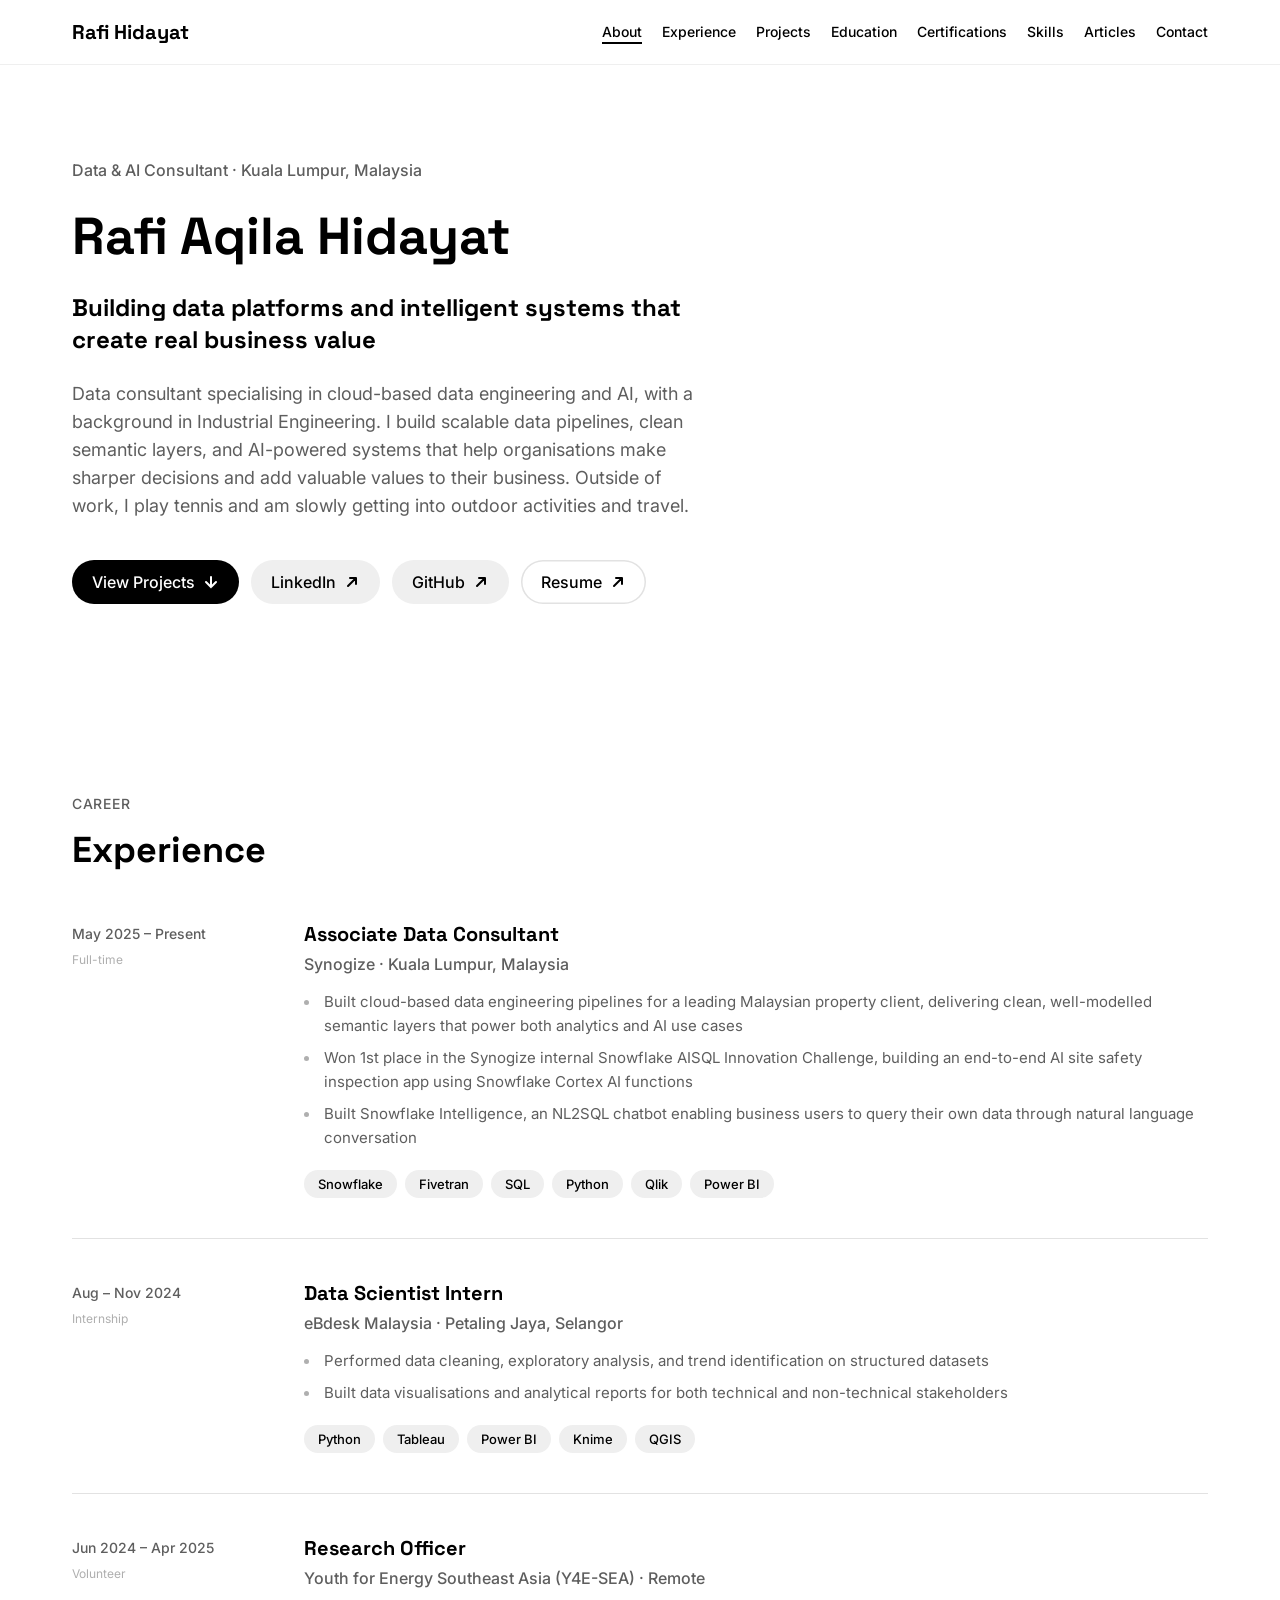
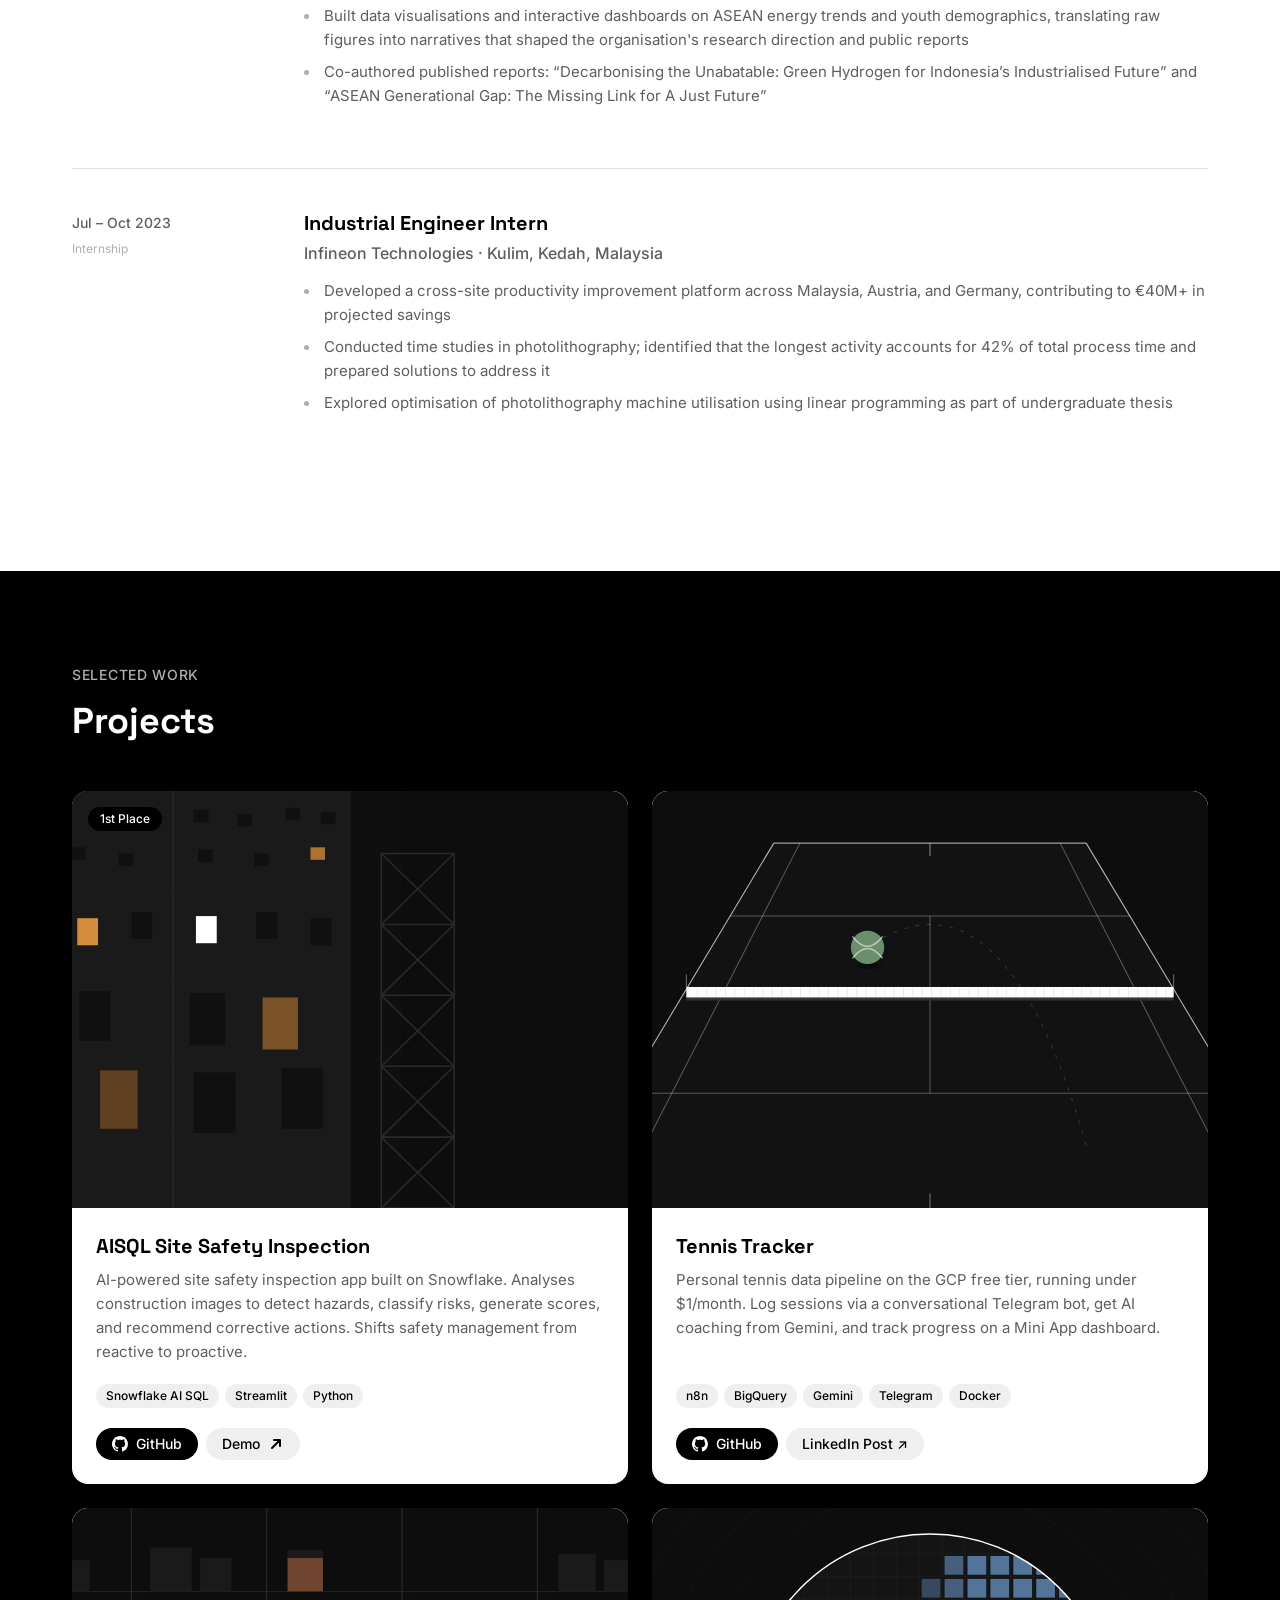
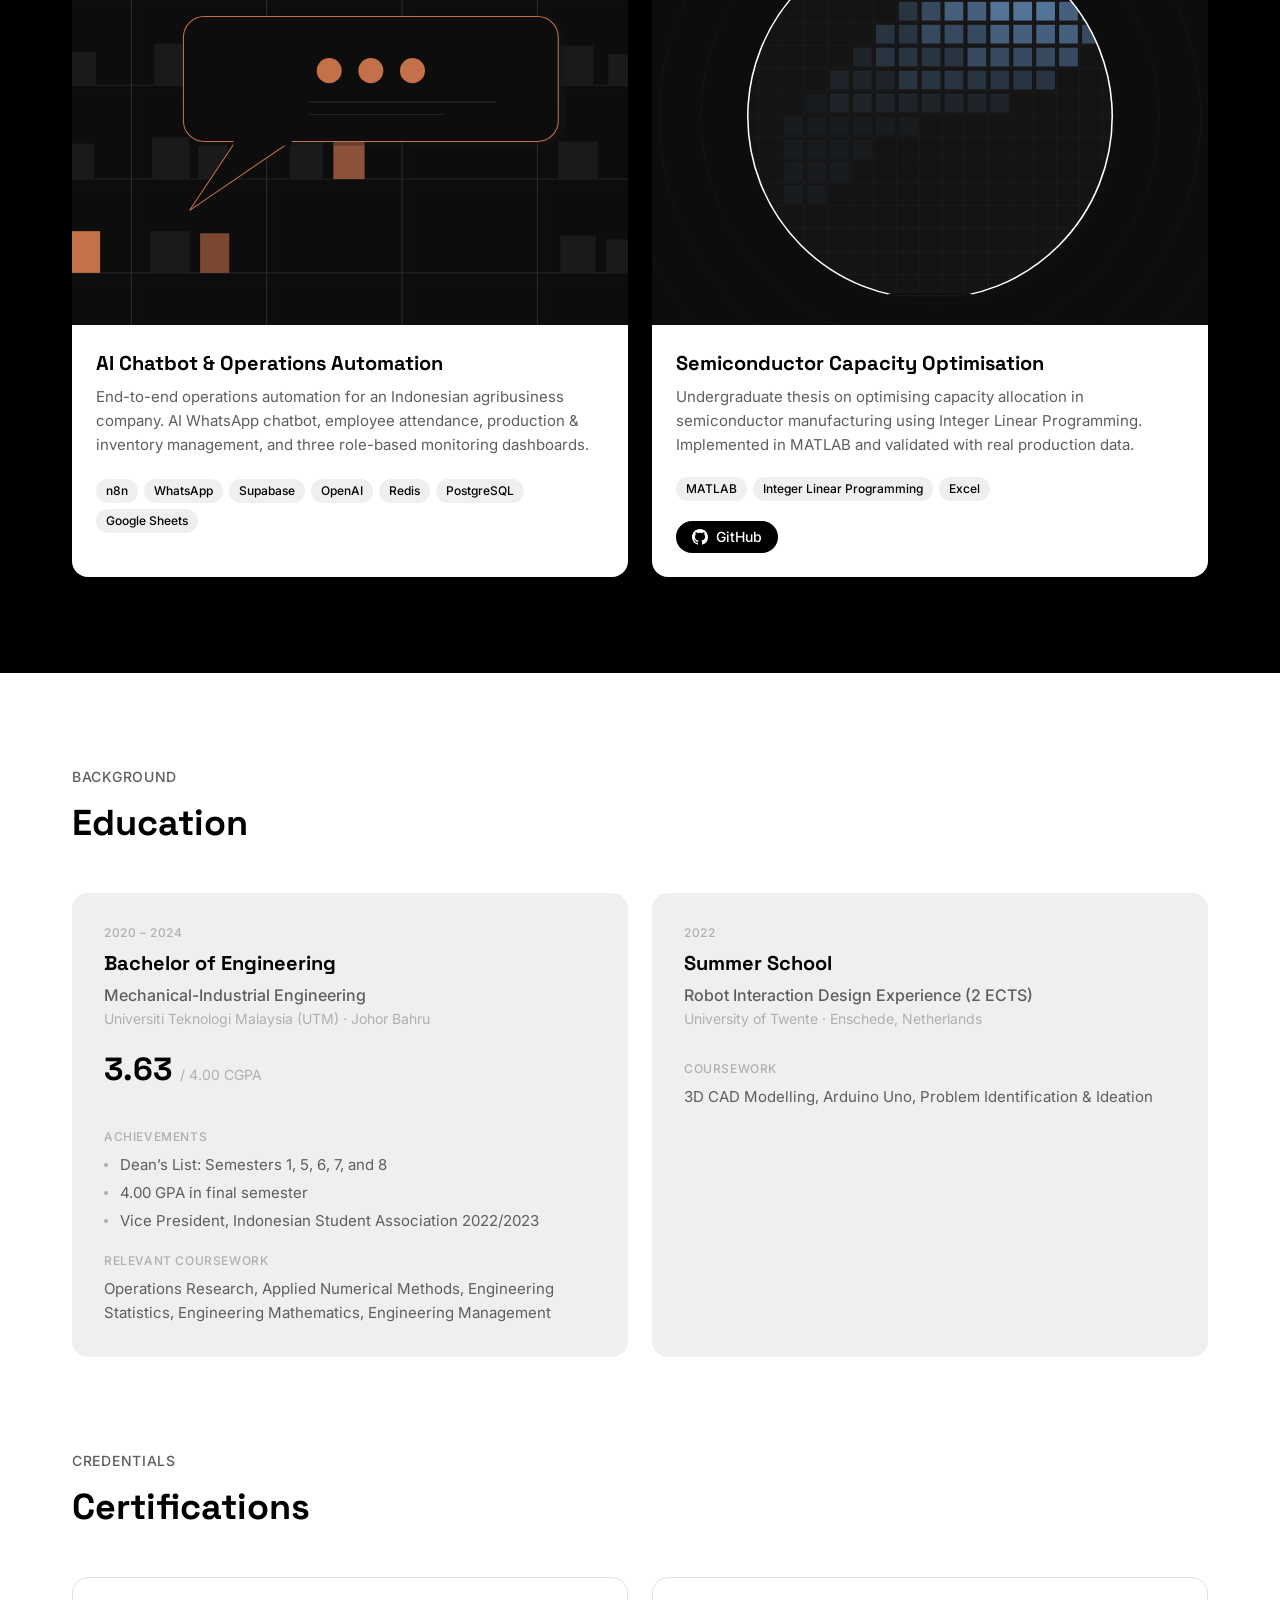
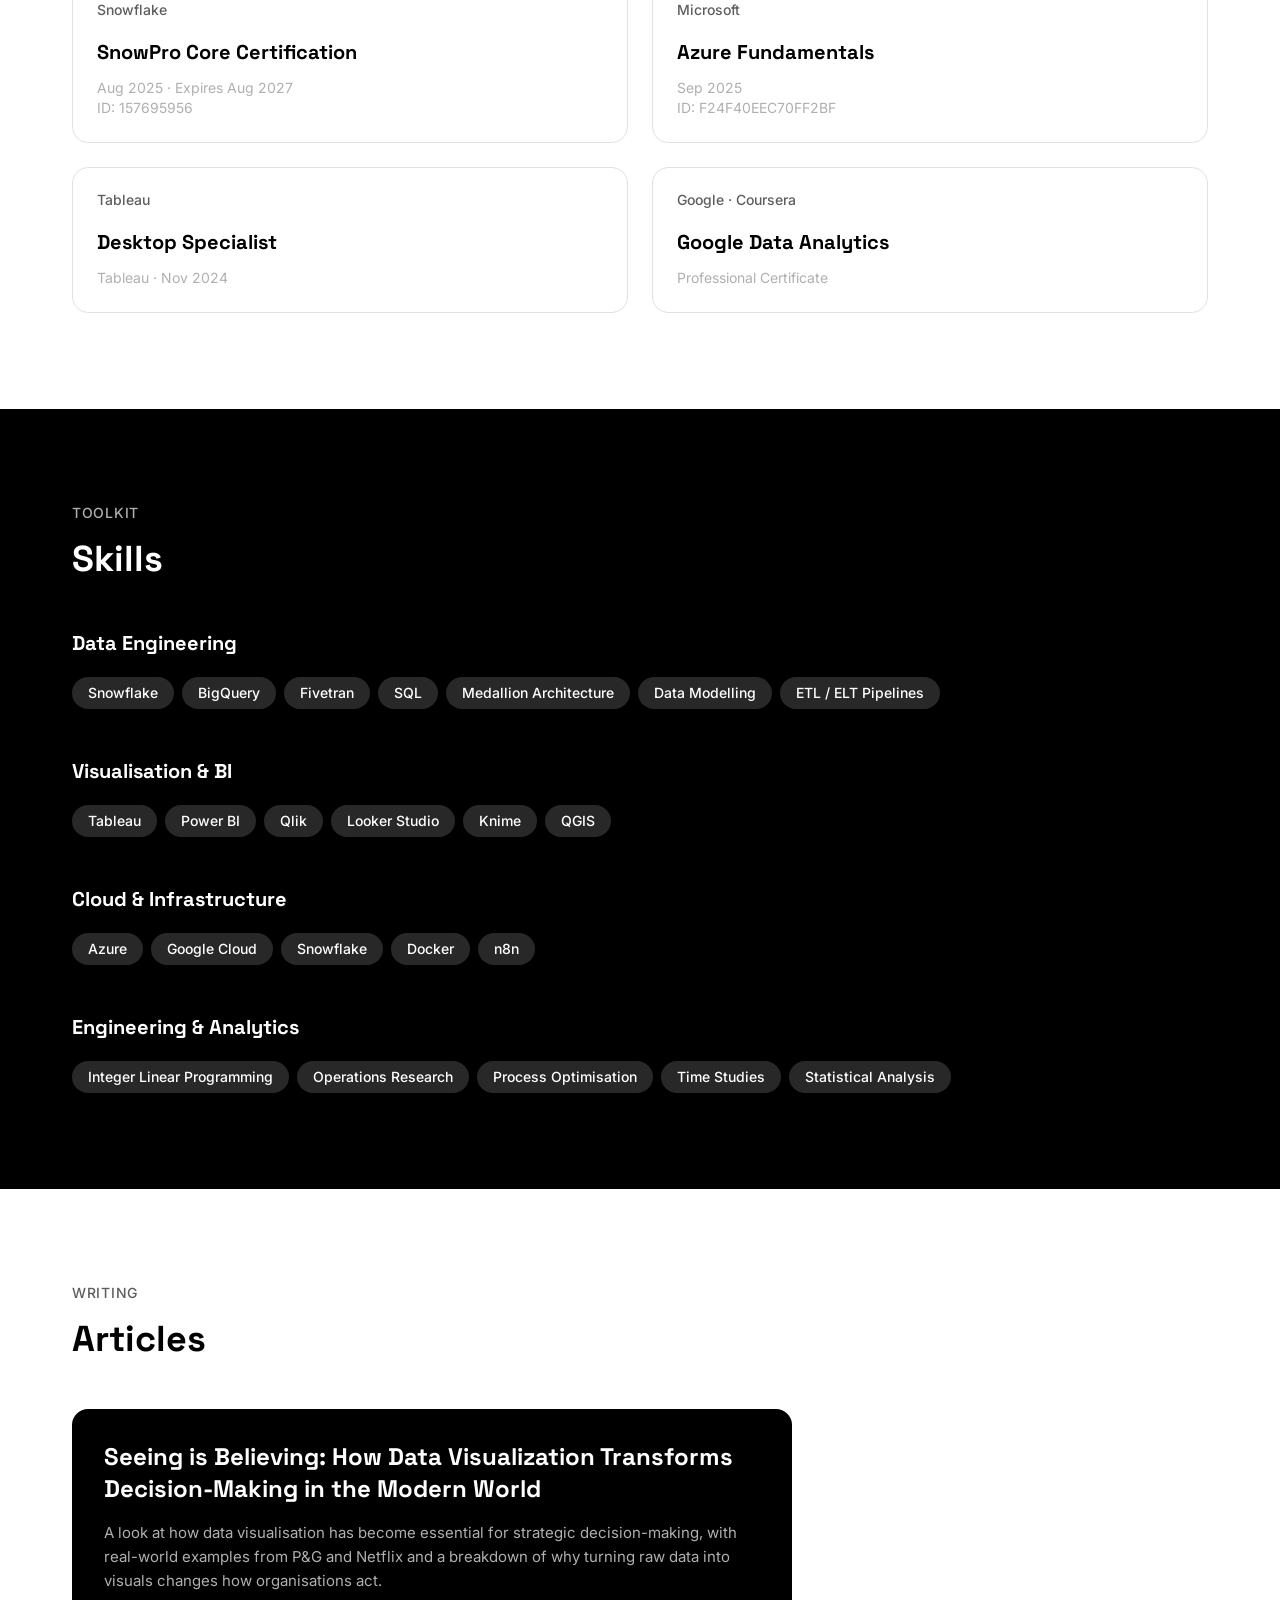
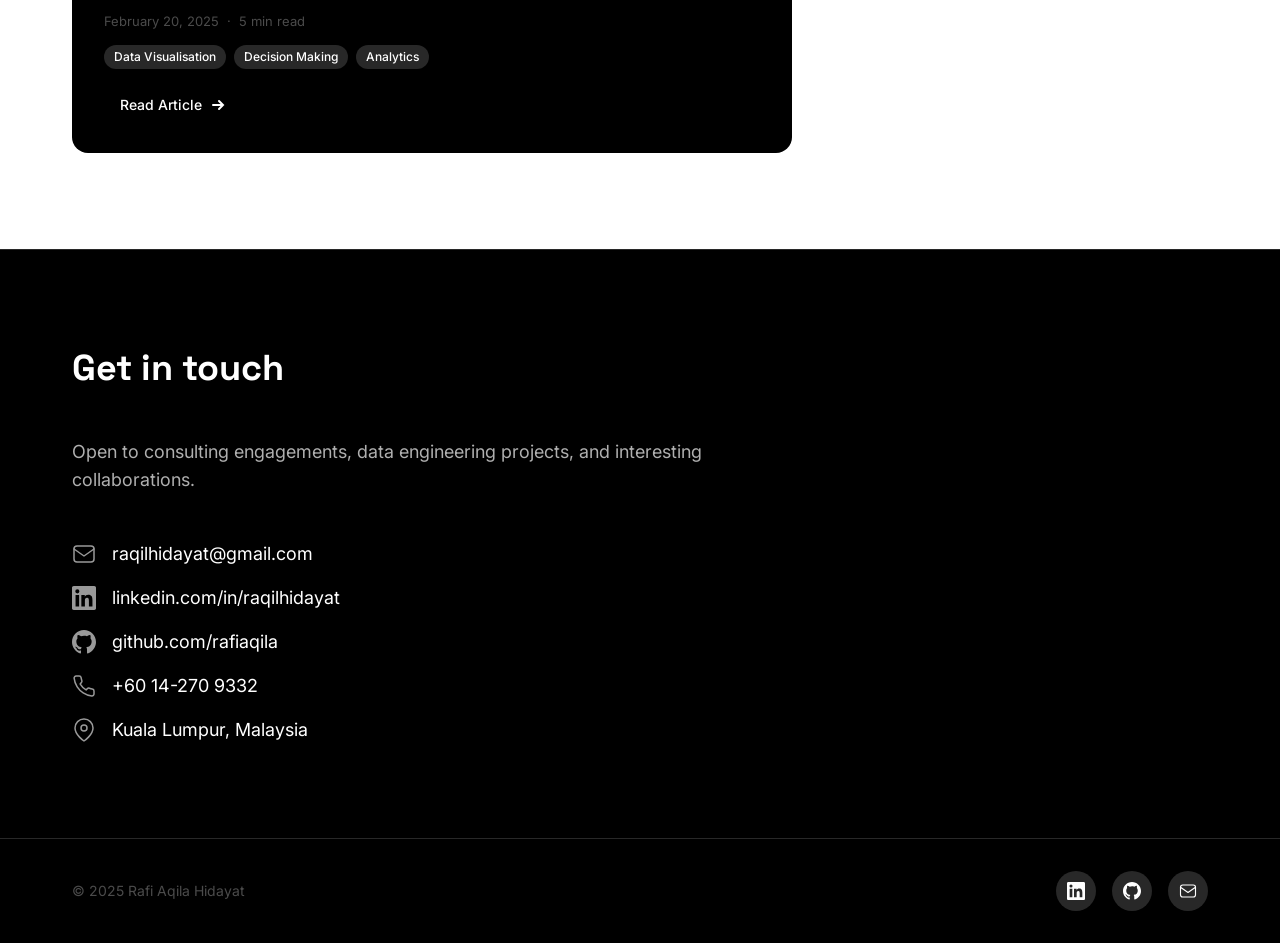
==== commit 6b671981: "Add hobbies, RAG mention, cert links, LinkedIn post, remove Tableau score and Turrima GitHub link" ====
--- a/index.html
+++ b/index.html
@@ -52,7 +52,7 @@
         <p class="hero__eyebrow reveal">Data & AI Consultant · Kuala Lumpur, Malaysia</p>
         <h1 class="hero__name reveal">Rafi Aqila Hidayat</h1>
         <p class="hero__tagline reveal">Building data platforms and intelligent systems that create real business value</p>
-        <p class="hero__bio reveal">Data consultant specialising in cloud-based data engineering and AI, with a background in Industrial Engineering. I build scalable data pipelines, clean semantic layers, and AI-powered systems that help organisations make sharper decisions and add valuable values to their business.</p>
+        <p class="hero__bio reveal">Data consultant specialising in cloud-based data engineering and AI, with a background in Industrial Engineering. I build scalable data pipelines, clean semantic layers, and AI-powered systems that help organisations make sharper decisions and add valuable values to their business. Outside of work, I play tennis and am slowly getting into outdoor activities and travel.</p>
         <div class="hero__ctas reveal">
           <a href="#projects" class="btn btn--primary">
             View Projects
@@ -249,6 +249,9 @@
                 <a href="https://github.com/rafiaqila/tennis-tracker" target="_blank" rel="noopener" class="btn btn--primary btn--sm">
                   <svg viewBox="0 0 16 16" fill="currentColor"><path d="M8 0C3.58 0 0 3.58 0 8c0 3.54 2.29 6.53 5.47 7.59.4.07.55-.17.55-.38 0-.19-.01-.82-.01-1.49-2.01.37-2.53-.49-2.69-.94-.09-.23-.48-.94-.82-1.13-.28-.15-.68-.52-.01-.53.63-.01 1.08.58 1.23.82.72 1.21 1.87.87 2.33.66.07-.52.28-.87.51-1.07-1.78-.2-3.64-.89-3.64-3.95 0-.87.31-1.59.82-2.15-.08-.2-.36-1.02.08-2.12 0 0 .67-.21 2.2.82.64-.18 1.32-.27 2-.27.68 0 1.36.09 2 .27 1.53-1.04 2.2-.82 2.2-.82.44 1.1.16 1.92.08 2.12.51.56.82 1.27.82 2.15 0 3.07-1.87 3.75-3.65 3.95.29.25.54.73.54 1.48 0 1.07-.01 1.93-.01 2.2 0 .21.15.46.55.38A8.01 8.01 0 0016 8c0-4.42-3.58-8-8-8z"/></svg>
                   GitHub
+                </a>
+                <a href="https://www.linkedin.com/posts/raqilhidayat_personal-tennis-assistant-with-n8n-ugcPost-7450342290138529792-EICl/?utm_source=share&utm_medium=member_desktop&rcm=ACoAAC4EJkMBd2NzFQwQGIW-kwlPdPfBuA3JEGM" target="_blank" rel="noopener" class="btn btn--subtle btn--sm">
+                  LinkedIn Post ↗
                 </a>
               </div>
             </div>
@@ -277,6 +280,9 @@
                   GitHub
                   <svg viewBox="0 0 16 16" fill="none" stroke="currentColor" stroke-width="2" stroke-linecap="round"><path d="M4 12L12 4M12 4H6M12 4v6"/></svg>
                 </a>
+                <a href="https://www.linkedin.com/posts/raqilhidayat_personal-tennis-assistant-with-n8n-ugcPost-7450342290138529792-EICl/?utm_source=share&utm_medium=member_desktop&rcm=ACoAAC4EJkMBd2NzFQwQGIW-kwlPdPfBuA3JEGM" target="_blank" rel="noopener" class="btn btn--subtle btn--sm">
+                  LinkedIn Post ↗
+                </a>
               </div>
             </div>
           </div>
@@ -301,12 +307,6 @@
                 <span class="chip"><img src="https://cdn.simpleicons.org/postgresql/000000" alt="" onerror="this.style.display='none'">PostgreSQL</span>
                 <span class="chip"><img src="https://cdn.simpleicons.org/googlesheets/000000" alt="" onerror="this.style.display='none'">Google Sheets</span>
               </div>
-              <div class="project-links">
-                <a href="https://github.com/rafiaqila" target="_blank" rel="noopener" class="btn btn--primary btn--sm">
-                  <svg viewBox="0 0 16 16" fill="currentColor"><path d="M8 0C3.58 0 0 3.58 0 8c0 3.54 2.29 6.53 5.47 7.59.4.07.55-.17.55-.38 0-.19-.01-.82-.01-1.49-2.01.37-2.53-.49-2.69-.94-.09-.23-.48-.94-.82-1.13-.28-.15-.68-.52-.01-.53.63-.01 1.08.58 1.23.82.72 1.21 1.87.87 2.33.66.07-.52.28-.87.51-1.07-1.78-.2-3.64-.89-3.64-3.95 0-.87.31-1.59.82-2.15-.08-.2-.36-1.02.08-2.12 0 0 .67-.21 2.2.82.64-.18 1.32-.27 2-.27.68 0 1.36.09 2 .27 1.53-1.04 2.2-.82 2.2-.82.44 1.1.16 1.92.08 2.12.51.56.82 1.27.82 2.15 0 3.07-1.87 3.75-3.65 3.95.29.25.54.73.54 1.48 0 1.07-.01 1.93-.01 2.2 0 .21.15.46.55.38A8.01 8.01 0 0016 8c0-4.42-3.58-8-8-8z"/></svg>
-                  GitHub
-                </a>
-              </div>
             </div>
             <div class="project-details" hidden>
               <span class="modal__badge">Client Project, Indonesian Agribusiness</span>
@@ -314,7 +314,7 @@
               <p class="modal__desc">End-to-end operations automation for an Indonesian agribusiness company, replacing manual, paper-based processes with an AI WhatsApp chatbot and a connected data platform covering attendance, production, and inventory.</p>
               <p class="modal__label">Key features</p>
               <ul class="modal__features">
-                <li>AI WhatsApp chatbot that staff use for day-to-day operations, with no new app to learn</li>
+                <li>AI WhatsApp chatbot using RAG to answer questions grounded in the client's own product and business knowledge, with cross-session memory, debounce pattern, and AI agent tools</li>
                 <li>Employee attendance tracking through chat</li>
                 <li>Production and inventory management with structured data capture</li>
                 <li>Three role-based monitoring dashboards for owner, manager, and supervisor views</li>
@@ -329,12 +329,6 @@
                 <span class="chip"><img src="https://cdn.simpleicons.org/redis/000000" alt="" onerror="this.style.display='none'">Redis</span>
                 <span class="chip"><img src="https://cdn.simpleicons.org/postgresql/000000" alt="" onerror="this.style.display='none'">PostgreSQL</span>
                 <span class="chip"><img src="https://cdn.simpleicons.org/googlesheets/000000" alt="" onerror="this.style.display='none'">Google Sheets</span>
-              </div>
-              <div class="modal__links">
-                <a href="https://github.com/rafiaqila" target="_blank" rel="noopener" class="btn btn--primary btn--sm">
-                  GitHub
-                  <svg viewBox="0 0 16 16" fill="none" stroke="currentColor" stroke-width="2" stroke-linecap="round"><path d="M4 12L12 4M12 4H6M12 4v6"/></svg>
-                </a>
               </div>
             </div>
           </div>
@@ -438,7 +432,7 @@
         <h2 class="section__title reveal">Certifications</h2>
         <div class="certs-grid reveal-stagger">
 
-          <div class="cert-card reveal">
+          <a href="https://achieve.snowflake.com/98f4a0a4-ee69-4a00-9723-f85709c18087" target="_blank" rel="noopener" class="cert-card reveal">
             <div class="cert-card__issuer">
               <img src="https://cdn.simpleicons.org/snowflake/000000" alt="" onerror="this.style.display='none'">
               <span class="cert-card__issuer-name">Snowflake</span>
@@ -446,9 +440,9 @@
             <h3 class="cert-card__title">SnowPro Core Certification</h3>
             <p class="cert-card__detail">Aug 2025 · Expires Aug 2027</p>
             <p class="cert-card__detail">ID: 157695956</p>
-          </div>
-
-          <div class="cert-card reveal">
+          </a>
+
+          <a href="https://learn.microsoft.com/api/credentials/share/en-us/rafi-hidayat/F24F40EEC70FF2BF?sharingId" target="_blank" rel="noopener" class="cert-card reveal">
             <div class="cert-card__issuer">
               <img src="https://cdn.jsdelivr.net/npm/simple-icons@latest/icons/microsoftazure.svg" alt="" onerror="this.style.display='none'">
               <span class="cert-card__issuer-name">Microsoft</span>
@@ -456,26 +450,25 @@
             <h3 class="cert-card__title">Azure Fundamentals</h3>
             <p class="cert-card__detail">Sep 2025</p>
             <p class="cert-card__detail">ID: F24F40EEC70FF2BF</p>
-          </div>
-
-          <div class="cert-card reveal">
+          </a>
+
+          <a href="https://www.credly.com/badges/1c1c0faf-8860-4934-af9a-c00c4407cb6a/linked_in_profile" target="_blank" rel="noopener" class="cert-card reveal">
             <div class="cert-card__issuer">
               <img src="https://cdn.jsdelivr.net/npm/simple-icons@latest/icons/tableau.svg" alt="" onerror="this.style.display='none'">
               <span class="cert-card__issuer-name">Tableau</span>
             </div>
             <h3 class="cert-card__title">Desktop Specialist</h3>
-            <p class="cert-card__detail">Nov 2024</p>
-            <p class="cert-card__detail">Score: 875 / 1000</p>
-          </div>
-
-          <div class="cert-card reveal">
+            <p class="cert-card__detail">Tableau · Nov 2024</p>
+          </a>
+
+          <a href="https://www.coursera.org/account/accomplishments/professional-cert/X7LS4NGAEZF8?utm_source=link&utm_medium=certificate&utm_content=cert_image&utm_campaign=sharing_cta&utm_product=prof" target="_blank" rel="noopener" class="cert-card reveal">
             <div class="cert-card__issuer">
               <img src="https://cdn.simpleicons.org/google/000000" alt="" onerror="this.style.display='none'">
               <span class="cert-card__issuer-name">Google · Coursera</span>
             </div>
             <h3 class="cert-card__title">Google Data Analytics</h3>
             <p class="cert-card__detail">Professional Certificate</p>
-          </div>
+          </a>
 
         </div>
       </div>
--- a/css/styles.css
+++ b/css/styles.css
@@ -567,6 +567,13 @@
   padding: var(--sp-2xl);
   display: flex;
   flex-direction: column;
+  text-decoration: none;
+  color: inherit;
+  transition: border-color 0.2s ease, transform 0.2s ease;
+}
+.cert-card:hover {
+  border-color: var(--ink);
+  transform: translateY(-2px);
 }
 .cert-card__issuer {
   display: flex;
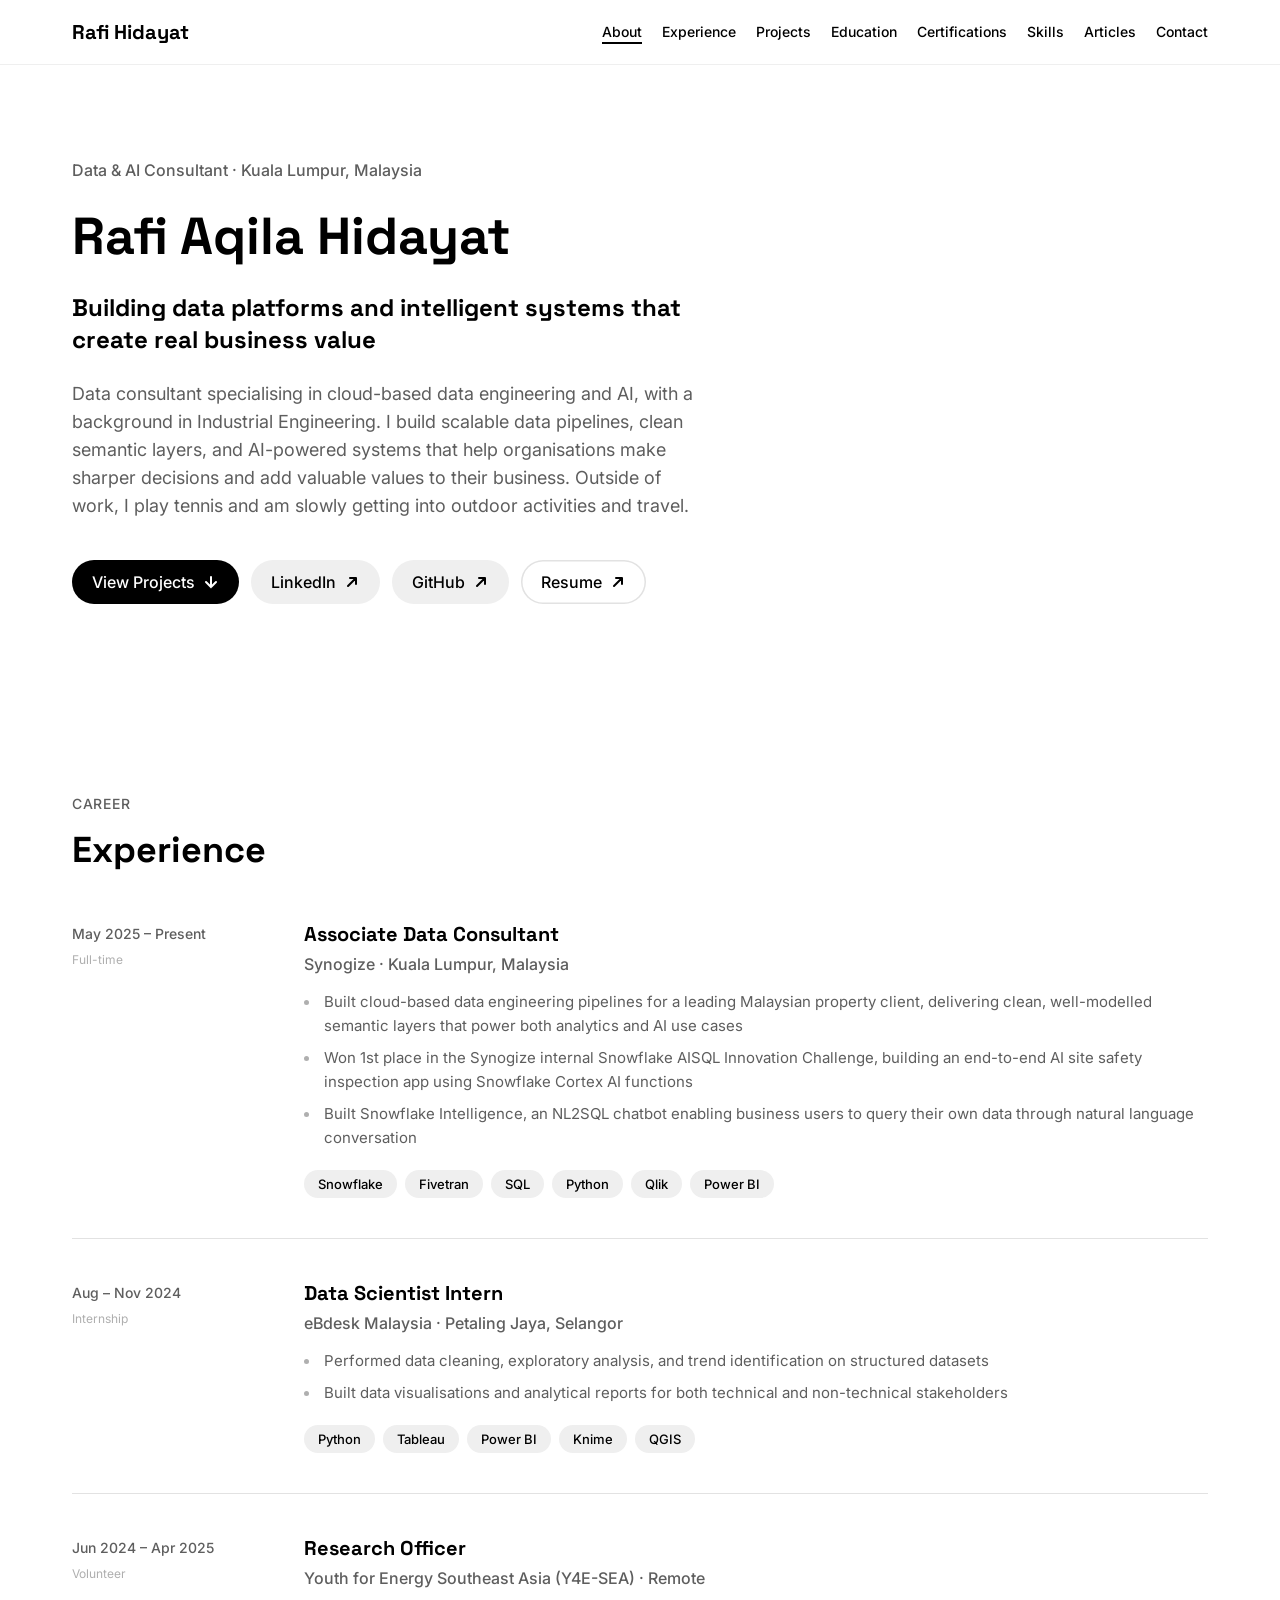
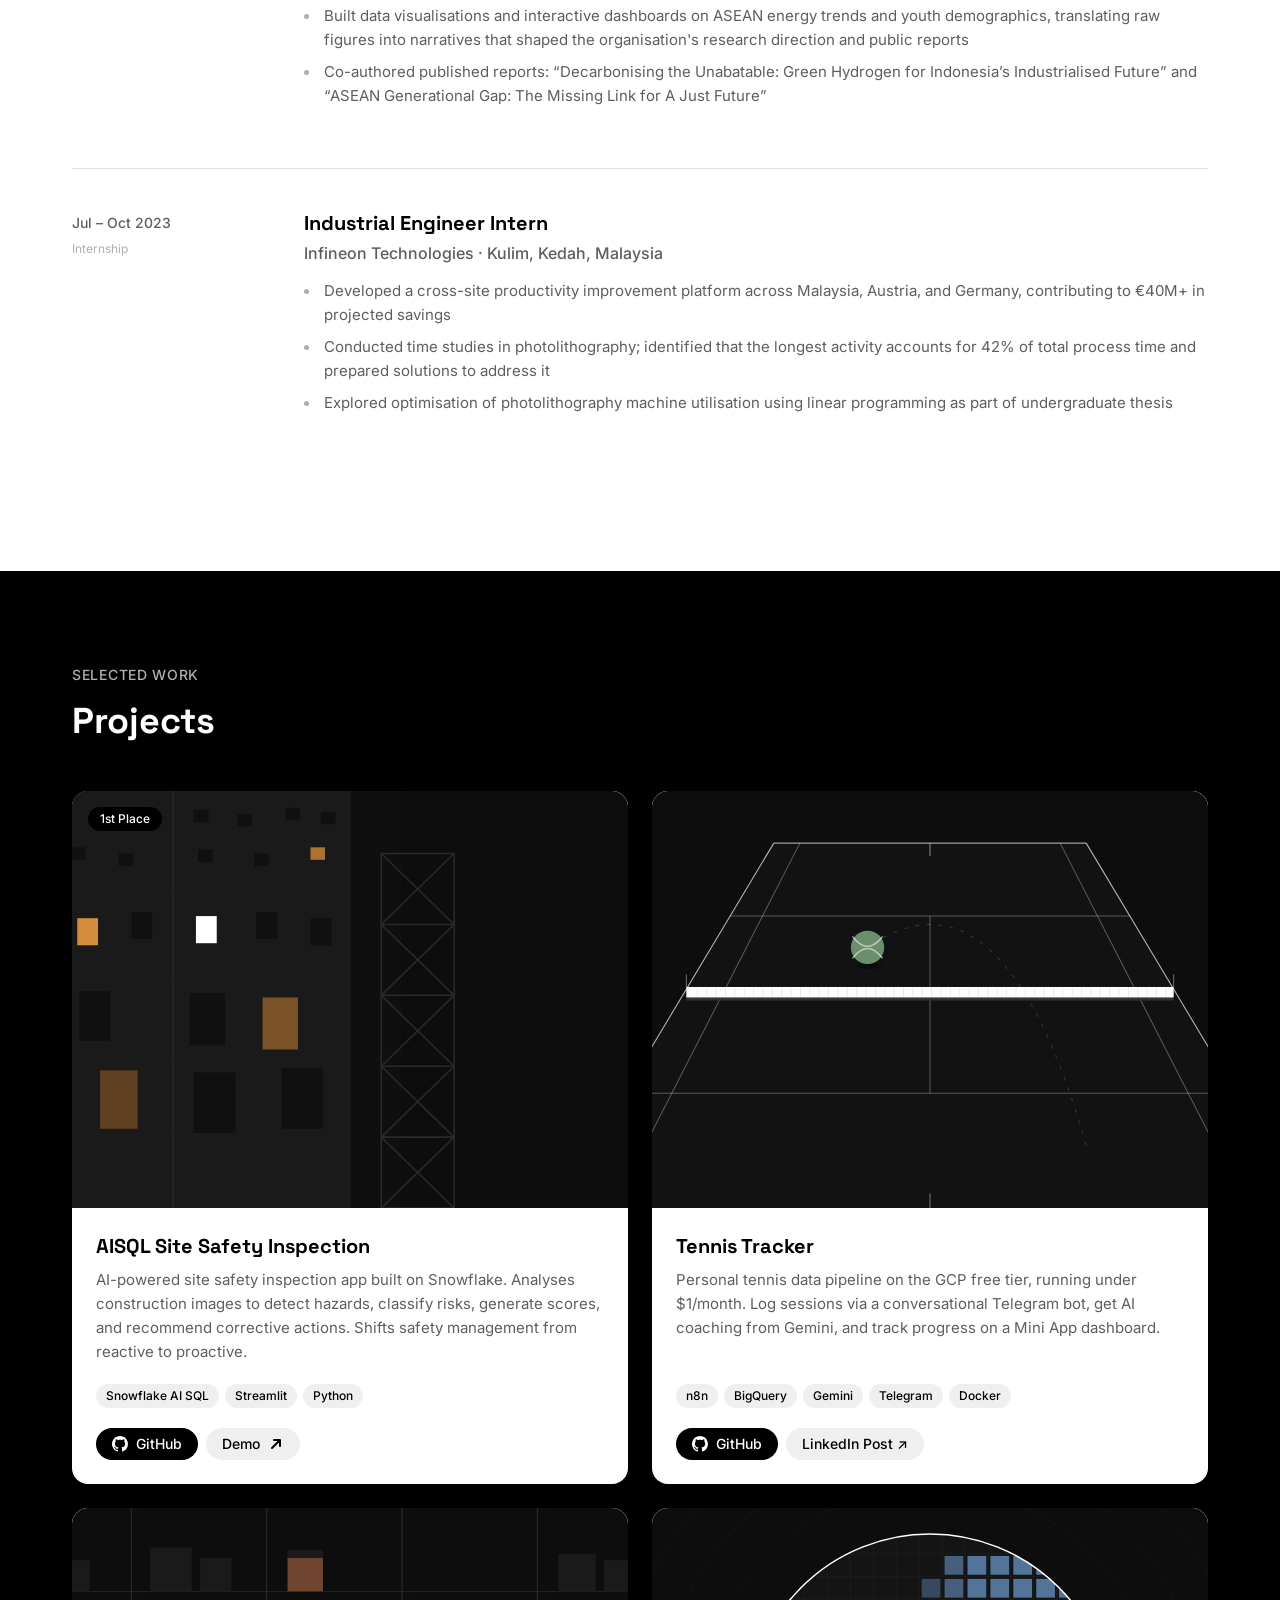
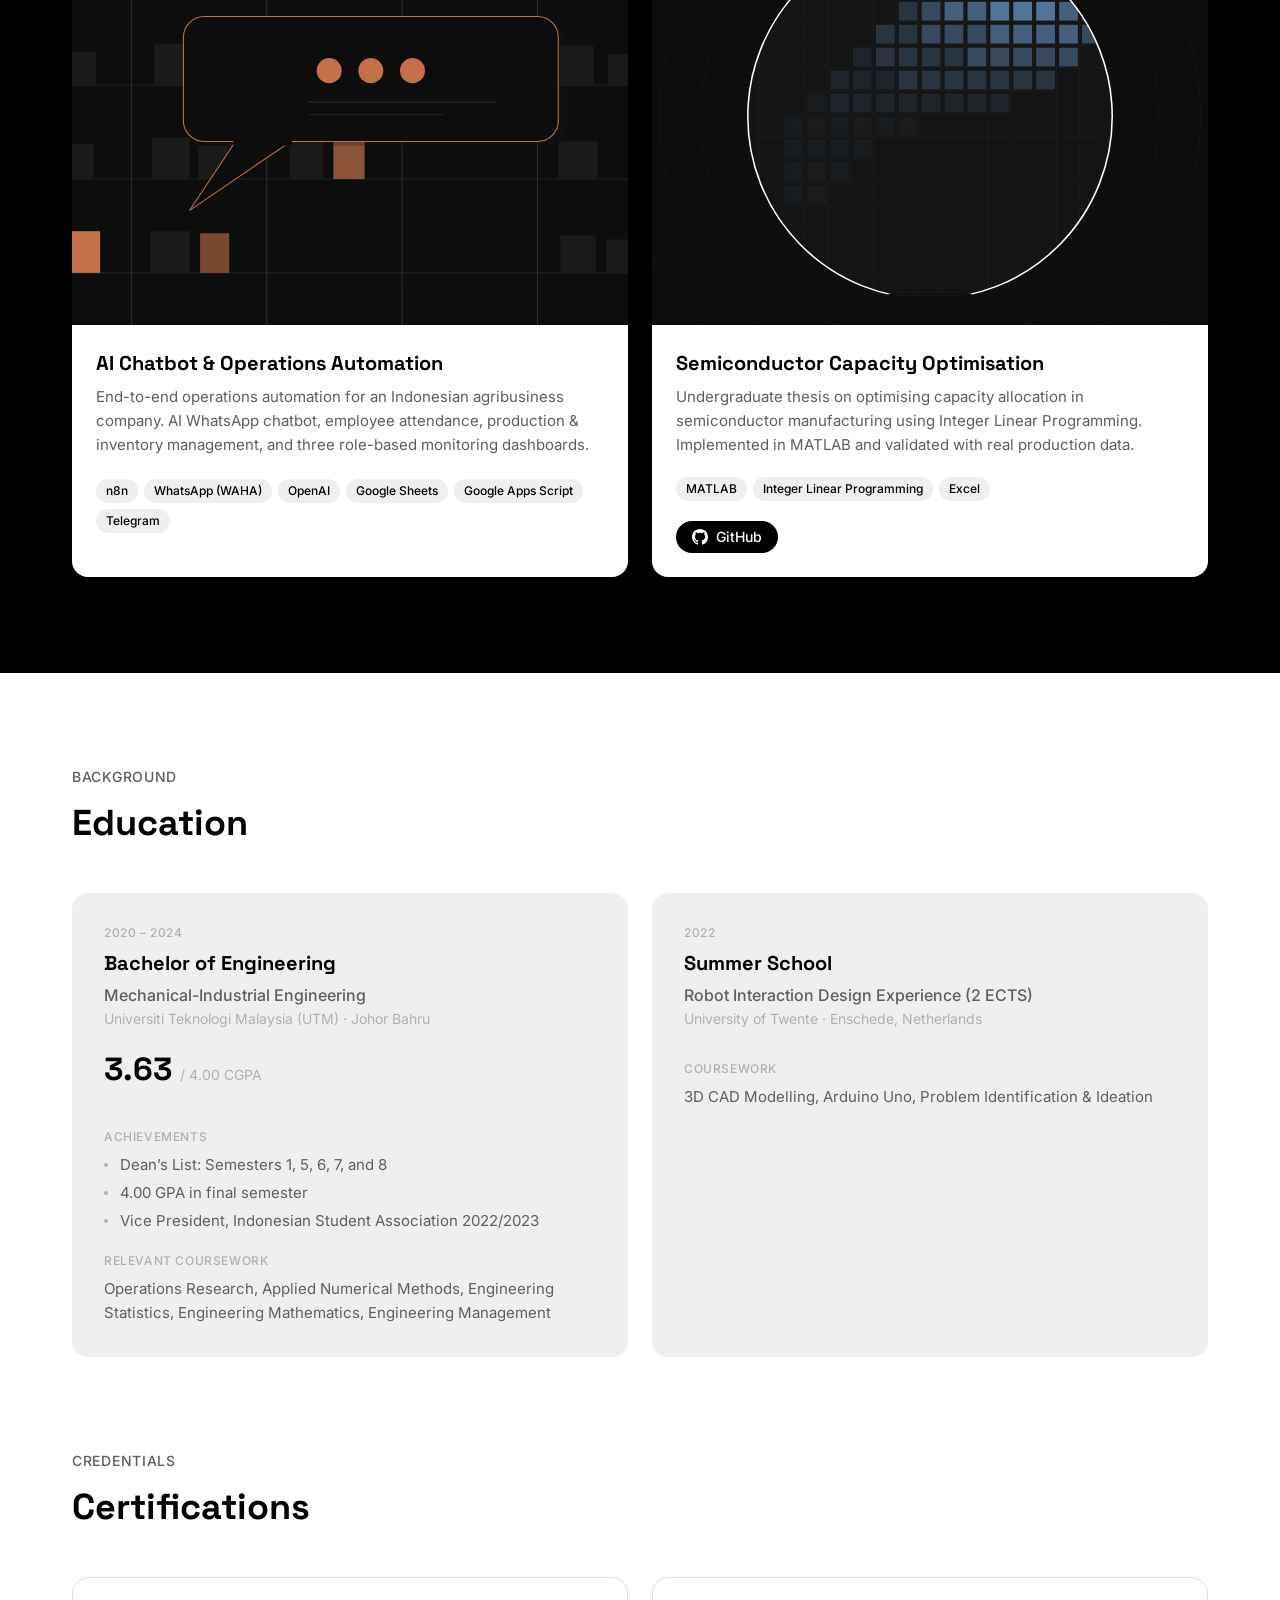
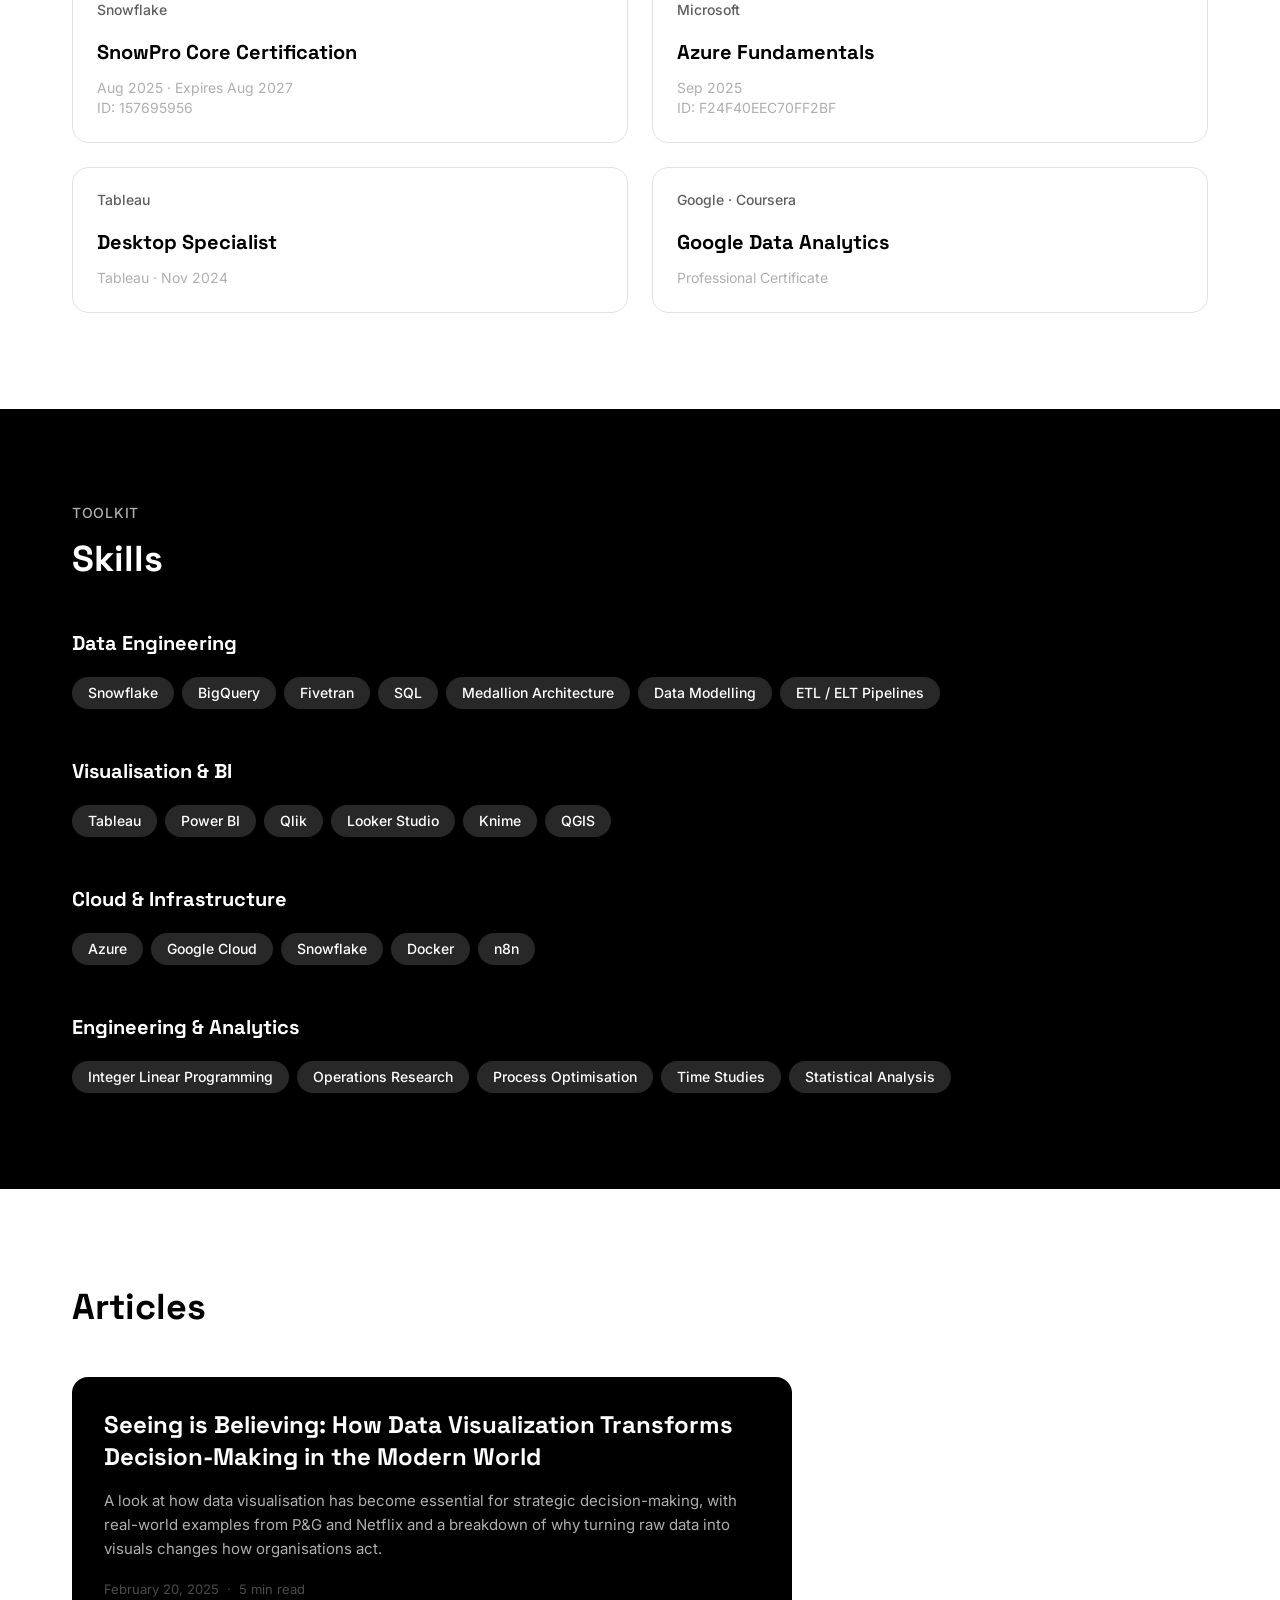
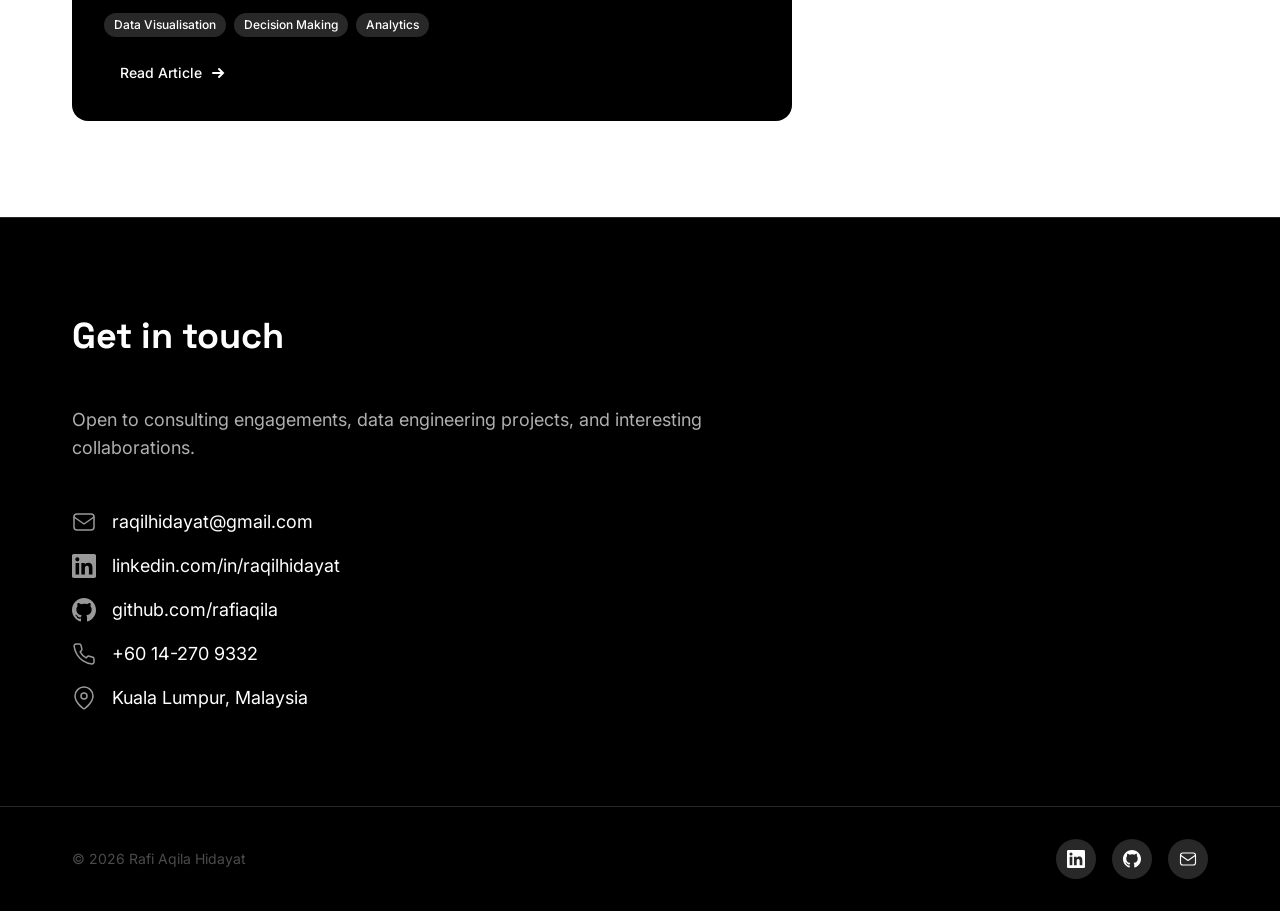
==== commit bbcf8099: "Add detailed project modal content, fix copyright year and Articles label, update tech stacks" ====
--- a/index.html
+++ b/index.html
@@ -200,13 +200,17 @@
             <div class="project-details" hidden>
               <span class="modal__badge">1st Place, Synogize AISQL Innovation Challenge</span>
               <h3 class="modal__title">AISQL Site Safety Inspection</h3>
-              <p class="modal__desc">AI-powered site safety inspection app built entirely on Snowflake. Analyses construction site images to detect hazards, classify risks, generate safety scores, and recommend corrective actions. Shifts safety management from reactive to proactive.</p>
-              <p class="modal__label">Key features</p>
-              <ul class="modal__features">
-                <li>Automated hazard detection from uploaded construction site images using Snowflake Cortex AI functions</li>
-                <li>Risk classification with severity levels and per-site safety scoring</li>
-                <li>AI-generated corrective action recommendations for every detected hazard</li>
-                <li>End-to-end Streamlit app running natively inside Snowflake with no external infrastructure</li>
+              <p class="modal__desc">AI-powered site safety inspection app built entirely on Snowflake. Upload a photo from a construction site and get a hazard report, a risk score, and corrective action recommendations in seconds.</p>
+              <p class="modal__label">How it works</p>
+              <ul class="modal__features">
+                <li>The app takes a photo from a construction site and runs it through three Snowflake Cortex AI functions</li>
+                <li>AI_FILTER checks whether the image actually shows a hazard worth flagging</li>
+                <li>AI_CLASSIFY sorts the hazard into a category: missing PPE, unsafe scaffolding, blocked exits, and so on</li>
+                <li>AI_COMPLETE writes a plain language explanation of the risk and suggests what to do about it</li>
+                <li>Each site gets a running risk score out of 10, built from the history of flagged images at that location</li>
+                <li>The dashboard shows which sites are trending worse over time, not just a single snapshot</li>
+                <li>When a site crosses a risk threshold, the system sends an email automatically so the safety team finds out the same day instead of at a weekly review</li>
+                <li>Users can export a full report as HTML or pull a checklist as CSV for site audits</li>
               </ul>
               <p class="modal__label">Tech stack</p>
               <div class="modal__tech">
@@ -258,22 +262,46 @@
             <div class="project-details" hidden>
               <span class="modal__badge">Personal Project</span>
               <h3 class="modal__title">Tennis Tracker</h3>
-              <p class="modal__desc">Personal tennis data pipeline built on the GCP free tier, running under $1/month. Log sessions through a conversational Telegram bot, get AI coaching feedback from Gemini, and track progress on a Telegram Mini App dashboard.</p>
-              <p class="modal__label">Key features</p>
-              <ul class="modal__features">
-                <li>Conversational session logging via a Telegram bot. No forms, just chat.</li>
-                <li>AI coaching feedback from Gemini based on logged session data</li>
-                <li>Telegram Mini App dashboard for tracking progress over time</li>
-                <li>BigQuery as the data warehouse, orchestrated with n8n and deployed via Docker</li>
-                <li>Entire stack runs on the GCP free tier for under $1/month</li>
+              <p class="modal__desc">I play tennis two to three times a week and had no real way to tell if I was actually improving or just having good and bad days. So I built a system to track it properly.</p>
+              <p class="modal__label">Logging a session</p>
+              <ul class="modal__features">
+                <li>Typing /log on Telegram starts a short conversation</li>
+                <li>Asks about session type, location, skill ratings (serve, forehand, backhand, volley, footwork, focus, return), energy before and after, mood, discomfort, match result, and free text notes</li>
+                <li>About 15 data points per session, all saved to BigQuery</li>
+              </ul>
+              <p class="modal__label">AI coaching, three ways</p>
+              <ul class="modal__features">
+                <li>After every session, Gemini sends back a short coaching summary based on what was logged</li>
+                <li>Every Sunday, a weekly recap covering skill trends, energy patterns, and a plan for the week ahead</li>
+                <li>The /insights command pulls a 90 day report on demand, with skill trends, win and loss analysis, and recurring patterns</li>
+              </ul>
+              <p class="modal__label">Asking questions directly</p>
+              <ul class="modal__features">
+                <li>Free form questions like "what should I focus on this week" or "why have I been losing more matches lately"</li>
+                <li>Answers using full session history</li>
+                <li>Remembers earlier parts of the conversation, so follow up questions do not need repeated context</li>
+              </ul>
+              <p class="modal__label">Scheduling in plain English</p>
+              <ul class="modal__features">
+                <li>A message like "schedule match at Titiwangsa tomorrow 7pm against Fara" gets parsed automatically and added to Google Calendar</li>
+                <li>The night before, a pre session brief gets sent with focus areas, a quick game plan, notes from the last few sessions, and the weather forecast</li>
+              </ul>
+              <p class="modal__label">The dashboard</p>
+              <ul class="modal__features">
+                <li>A Telegram Mini App with four tabs</li>
+                <li>Overview: session counts, win and loss record, skill radar chart</li>
+                <li>Progress: skill trends over time with AI generated notes on what is improving and what needs work</li>
+                <li>Matches: win rate by opponent level, head to head records</li>
+                <li>Activity: 30 day heatmap of session frequency</li>
               </ul>
               <p class="modal__label">Tech stack</p>
               <div class="modal__tech">
+                <span class="chip"><img src="https://cdn.simpleicons.org/telegram/000000" alt="" onerror="this.style.display='none'">Telegram</span>
                 <span class="chip"><img src="https://cdn.simpleicons.org/n8n/000000" alt="" onerror="this.style.display='none'">n8n</span>
                 <span class="chip"><img src="https://cdn.simpleicons.org/googlebigquery/000000" alt="" onerror="this.style.display='none'">BigQuery</span>
                 <span class="chip"><img src="https://cdn.simpleicons.org/googlegemini/000000" alt="" onerror="this.style.display='none'">Gemini</span>
-                <span class="chip"><img src="https://cdn.simpleicons.org/telegram/000000" alt="" onerror="this.style.display='none'">Telegram</span>
-                <span class="chip"><img src="https://cdn.simpleicons.org/docker/000000" alt="" onerror="this.style.display='none'">Docker</span>
+                <span class="chip">Google Calendar</span>
+                <span class="chip"><img src="https://cdn.simpleicons.org/postgresql/000000" alt="" onerror="this.style.display='none'">PostgreSQL</span>
               </div>
               <div class="modal__links">
                 <a href="https://github.com/rafiaqila/tennis-tracker" target="_blank" rel="noopener" class="btn btn--primary btn--sm">
@@ -300,35 +328,44 @@
               <p class="project-desc">End-to-end operations automation for an Indonesian agribusiness company. AI WhatsApp chatbot, employee attendance, production &amp; inventory management, and three role-based monitoring dashboards.</p>
               <div class="project-tech">
                 <span class="chip"><img src="https://cdn.simpleicons.org/n8n/000000" alt="" onerror="this.style.display='none'">n8n</span>
-                <span class="chip"><img src="https://cdn.simpleicons.org/whatsapp/000000" alt="" onerror="this.style.display='none'">WhatsApp</span>
+                <span class="chip"><img src="https://cdn.simpleicons.org/whatsapp/000000" alt="" onerror="this.style.display='none'">WhatsApp (WAHA)</span>
+                <span class="chip"><img src="https://cdn.jsdelivr.net/npm/simple-icons@latest/icons/openai.svg" alt="" onerror="this.style.display='none'">OpenAI</span>
+                <span class="chip"><img src="https://cdn.simpleicons.org/googlesheets/000000" alt="" onerror="this.style.display='none'">Google Sheets</span>
+                <span class="chip">Google Apps Script</span>
+                <span class="chip"><img src="https://cdn.simpleicons.org/telegram/000000" alt="" onerror="this.style.display='none'">Telegram</span>
+              </div>
+            </div>
+            <div class="project-details" hidden>
+              <span class="modal__badge">Client Project, Indonesian Agribusiness</span>
+              <h3 class="modal__title">AI Chatbot &amp; Operations Automation</h3>
+              <p class="modal__desc">This project is built with another developer in two phases for an agribusiness company in Indonesia that makes organic fertiliser and sells to business, government, and increasingly consumer customers across several countries.</p>
+              <p class="modal__label">Phase 1: the customer service chatbot</p>
+              <ul class="modal__features">
+                <li>Before this, field staff sent visit reports over WhatsApp that someone had to copy into a spreadsheet by hand, and there was no automated way to greet and qualify new customers before handing them to sales</li>
+                <li>The chatbot answers product questions using a knowledge base built from the company's own documents</li>
+                <li>It greets new customers and figures out what they need before passing qualified leads to the sales team through Telegram</li>
+                <li>The knowledge base started as a system prompt built directly from company documents, with a fallback plan to move to RAG if document volume grew past what a system prompt could handle well</li>
+                <li>The bot remembers returning customers by their WhatsApp number using a lightweight memory layer, so it does not treat every conversation as the first one</li>
+              </ul>
+              <p class="modal__label">Phase 2: internal operations</p>
+              <ul class="modal__features">
+                <li>This phase moved from customer facing to internal operations, covering employee attendance, all production and inventory reporting, incoming order tracking, and the monitoring dashboards</li>
+                <li>Attendance runs through WhatsApp with photo verification and live location, so HR can see who is on site without a separate form</li>
+                <li>Production and inventory covers raw materials coming in, materials being used, finished goods coming out, and stock leaving the warehouse, each tracked separately so stock levels update automatically</li>
+                <li>Incoming orders get an automatically generated order ID the moment they come in</li>
+                <li>Order status updates on its own as production reports reference that ID, moving from new order to in production to produced without anyone touching a spreadsheet</li>
+                <li>Three separate dashboards sit on top of all this: one for HR to see attendance, one for the production floor built for a TV display, and one for management with a full view across the operation</li>
+              </ul>
+              <p class="modal__label">Tech stack</p>
+              <div class="modal__tech">
+                <span class="chip"><img src="https://cdn.simpleicons.org/n8n/000000" alt="" onerror="this.style.display='none'">n8n</span>
+                <span class="chip"><img src="https://cdn.simpleicons.org/whatsapp/000000" alt="" onerror="this.style.display='none'">WhatsApp API (WAHA)</span>
+                <span class="chip"><img src="https://cdn.jsdelivr.net/npm/simple-icons@latest/icons/openai.svg" alt="" onerror="this.style.display='none'">OpenAI</span>
                 <span class="chip"><img src="https://cdn.simpleicons.org/supabase/000000" alt="" onerror="this.style.display='none'">Supabase</span>
-                <span class="chip"><img src="https://cdn.jsdelivr.net/npm/simple-icons@latest/icons/openai.svg" alt="" onerror="this.style.display='none'">OpenAI</span>
                 <span class="chip"><img src="https://cdn.simpleicons.org/redis/000000" alt="" onerror="this.style.display='none'">Redis</span>
                 <span class="chip"><img src="https://cdn.simpleicons.org/postgresql/000000" alt="" onerror="this.style.display='none'">PostgreSQL</span>
                 <span class="chip"><img src="https://cdn.simpleicons.org/googlesheets/000000" alt="" onerror="this.style.display='none'">Google Sheets</span>
-              </div>
-            </div>
-            <div class="project-details" hidden>
-              <span class="modal__badge">Client Project, Indonesian Agribusiness</span>
-              <h3 class="modal__title">AI Chatbot &amp; Operations Automation</h3>
-              <p class="modal__desc">End-to-end operations automation for an Indonesian agribusiness company, replacing manual, paper-based processes with an AI WhatsApp chatbot and a connected data platform covering attendance, production, and inventory.</p>
-              <p class="modal__label">Key features</p>
-              <ul class="modal__features">
-                <li>AI WhatsApp chatbot using RAG to answer questions grounded in the client's own product and business knowledge, with cross-session memory, debounce pattern, and AI agent tools</li>
-                <li>Employee attendance tracking through chat</li>
-                <li>Production and inventory management with structured data capture</li>
-                <li>Three role-based monitoring dashboards for owner, manager, and supervisor views</li>
-                <li>Delivered in two phases: core chatbot and database first, then expanded automation and reporting</li>
-              </ul>
-              <p class="modal__label">Tech stack</p>
-              <div class="modal__tech">
-                <span class="chip"><img src="https://cdn.simpleicons.org/n8n/000000" alt="" onerror="this.style.display='none'">n8n</span>
-                <span class="chip"><img src="https://cdn.simpleicons.org/whatsapp/000000" alt="" onerror="this.style.display='none'">WhatsApp</span>
-                <span class="chip"><img src="https://cdn.simpleicons.org/supabase/000000" alt="" onerror="this.style.display='none'">Supabase</span>
-                <span class="chip"><img src="https://cdn.jsdelivr.net/npm/simple-icons@latest/icons/openai.svg" alt="" onerror="this.style.display='none'">OpenAI</span>
-                <span class="chip"><img src="https://cdn.simpleicons.org/redis/000000" alt="" onerror="this.style.display='none'">Redis</span>
-                <span class="chip"><img src="https://cdn.simpleicons.org/postgresql/000000" alt="" onerror="this.style.display='none'">PostgreSQL</span>
-                <span class="chip"><img src="https://cdn.simpleicons.org/googlesheets/000000" alt="" onerror="this.style.display='none'">Google Sheets</span>
+                <span class="chip">Google Apps Script</span>
               </div>
             </div>
           </div>
@@ -535,7 +572,6 @@
     <!-- ═══ ARTICLES ═══ -->
     <section class="section" id="articles">
       <div class="container">
-        <p class="section__eyebrow reveal">Writing</p>
         <h2 class="section__title reveal">Articles</h2>
         <div class="articles-grid reveal-stagger">
 
@@ -600,7 +636,7 @@
   <!-- ═══ FOOTER ═══ -->
   <footer class="footer section--dark">
     <div class="container footer__inner">
-      <p class="footer__copy">&copy; 2025 Rafi Aqila Hidayat</p>
+      <p class="footer__copy">&copy; 2026 Rafi Aqila Hidayat</p>
       <div class="footer__social">
         <a href="https://linkedin.com/in/raqilhidayat" target="_blank" rel="noopener" aria-label="LinkedIn">
           <svg viewBox="0 0 24 24" fill="currentColor"><path d="M20.447 20.452h-3.554v-5.569c0-1.328-.027-3.037-1.852-3.037-1.853 0-2.136 1.445-2.136 2.939v5.667H9.351V9h3.414v1.561h.046c.477-.9 1.637-1.85 3.37-1.85 3.601 0 4.267 2.37 4.267 5.455v6.286zM5.337 7.433a2.062 2.062 0 01-2.063-2.065 2.064 2.064 0 112.063 2.065zm1.782 13.019H3.555V9h3.564v11.452zM22.225 0H1.771C.792 0 0 .774 0 1.729v20.542C0 23.227.792 24 1.771 24h20.451C23.2 24 24 23.227 24 22.271V1.729C24 .774 23.2 0 22.222 0h.003z"/></svg>
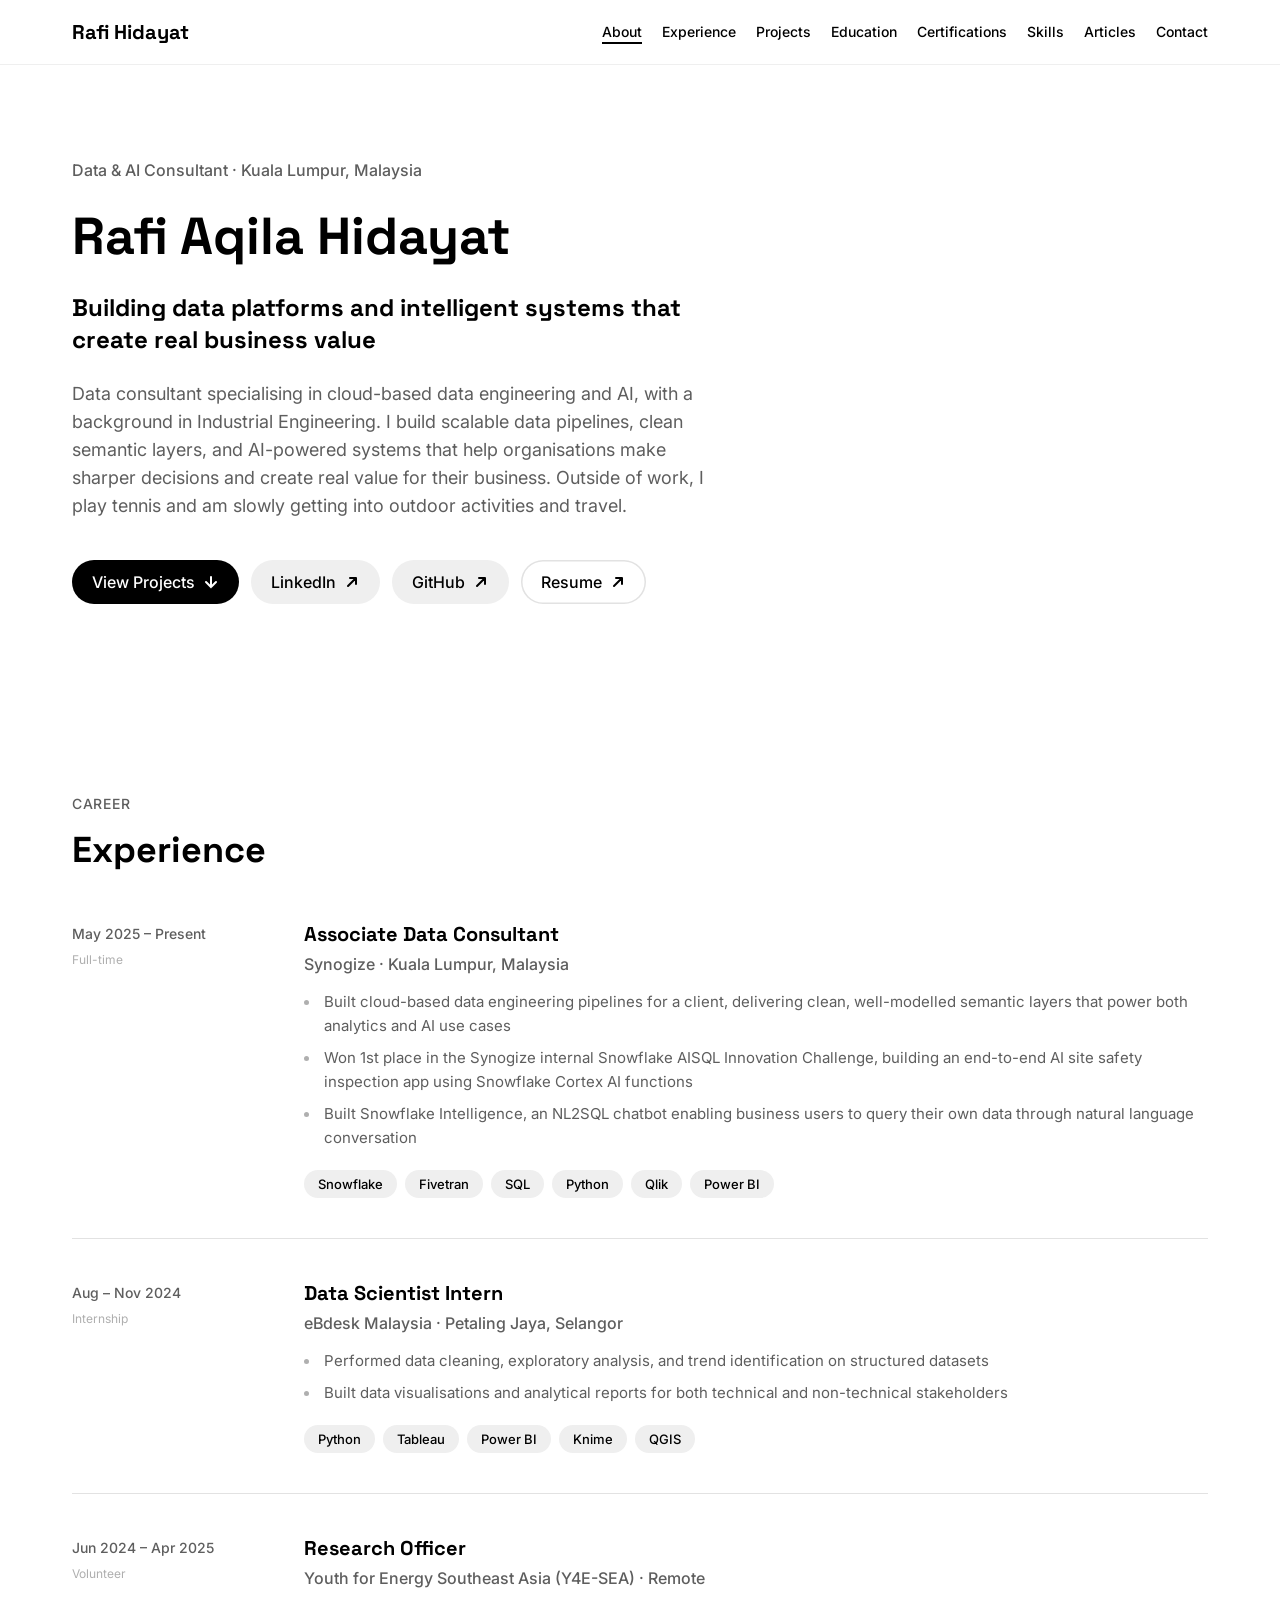
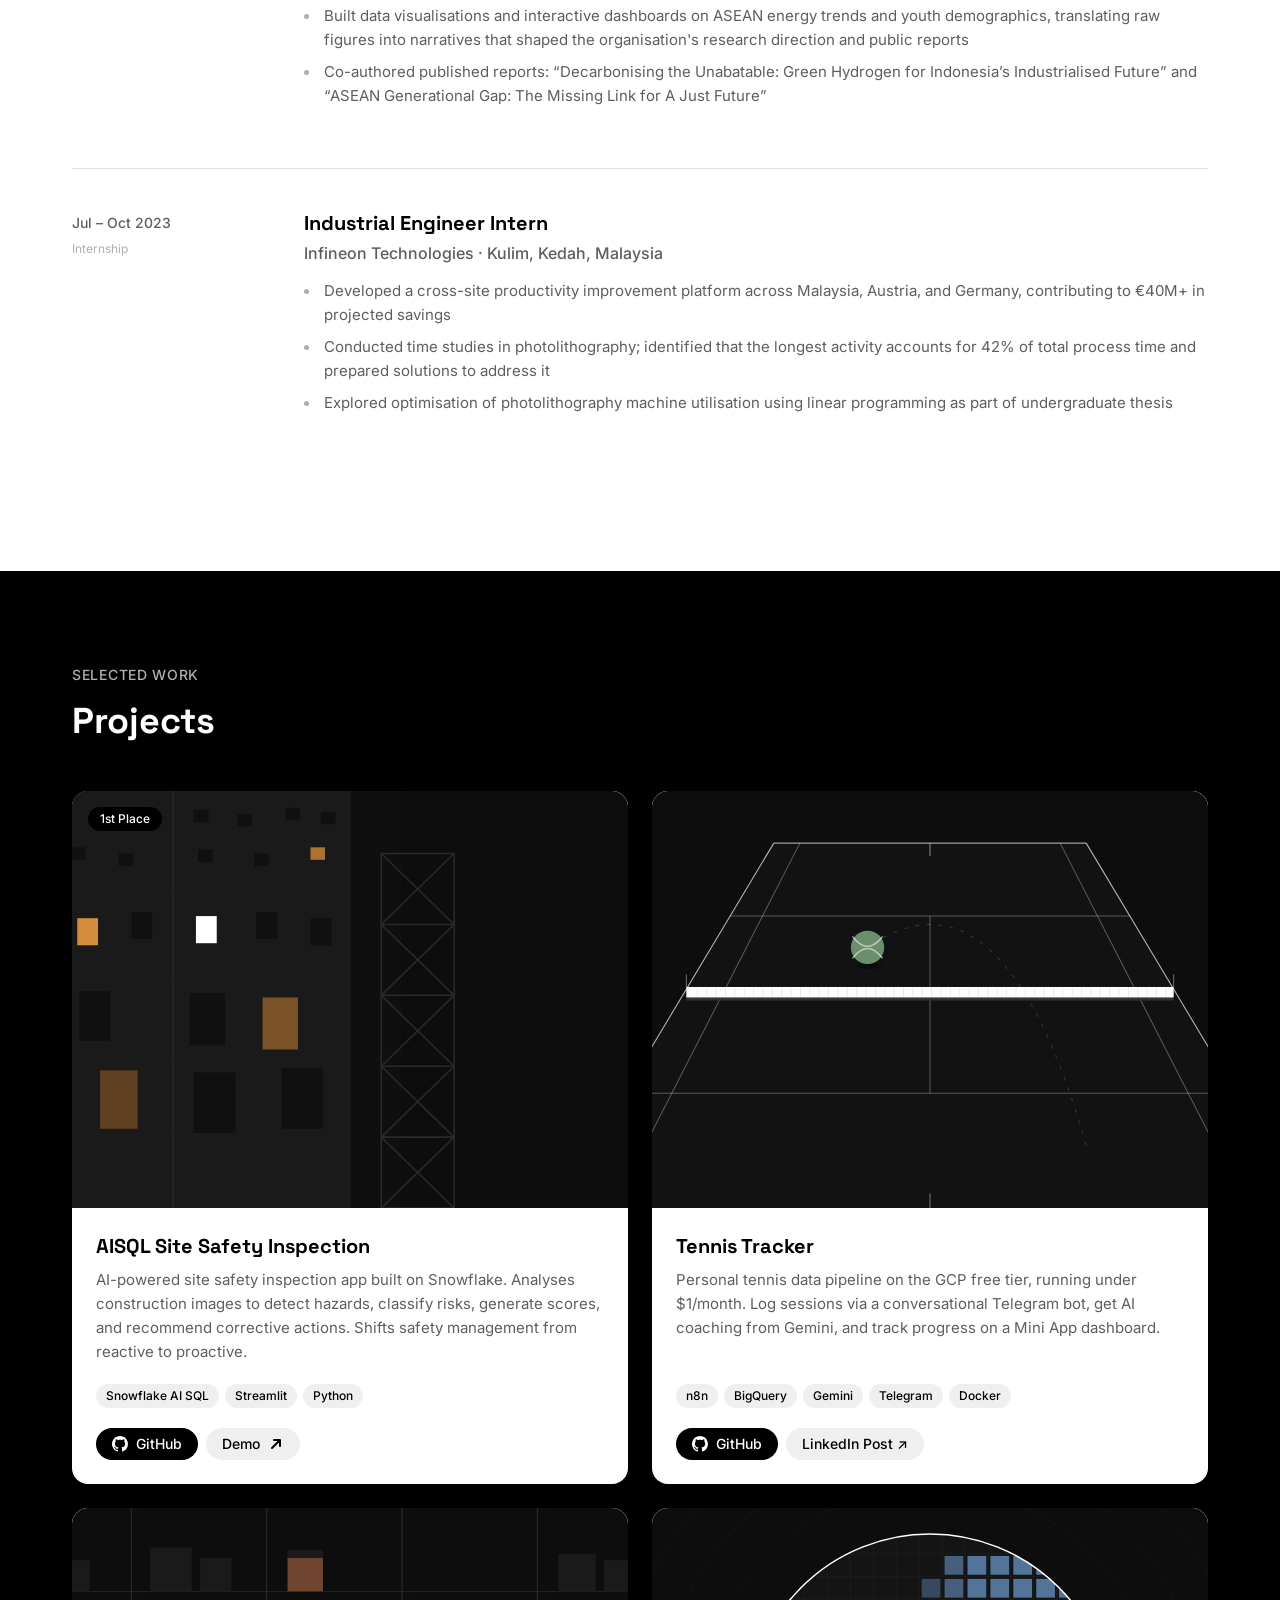
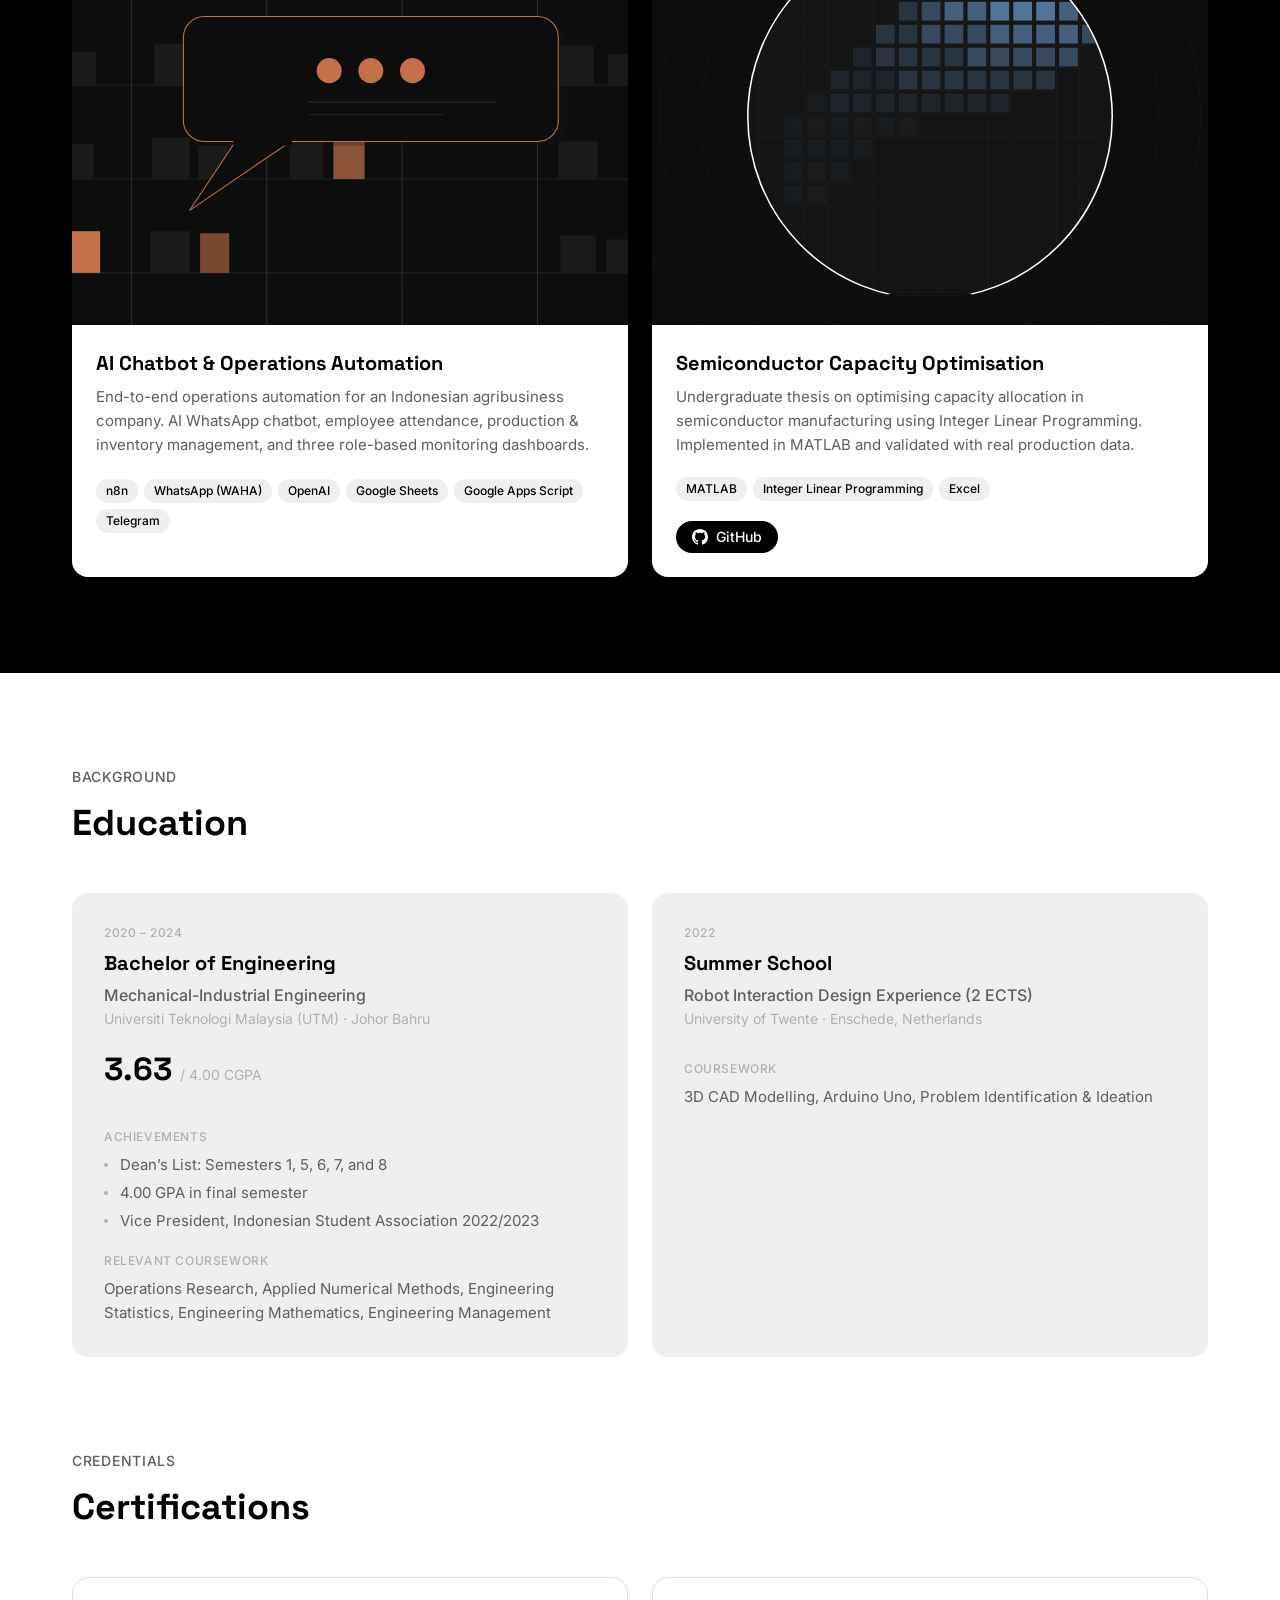
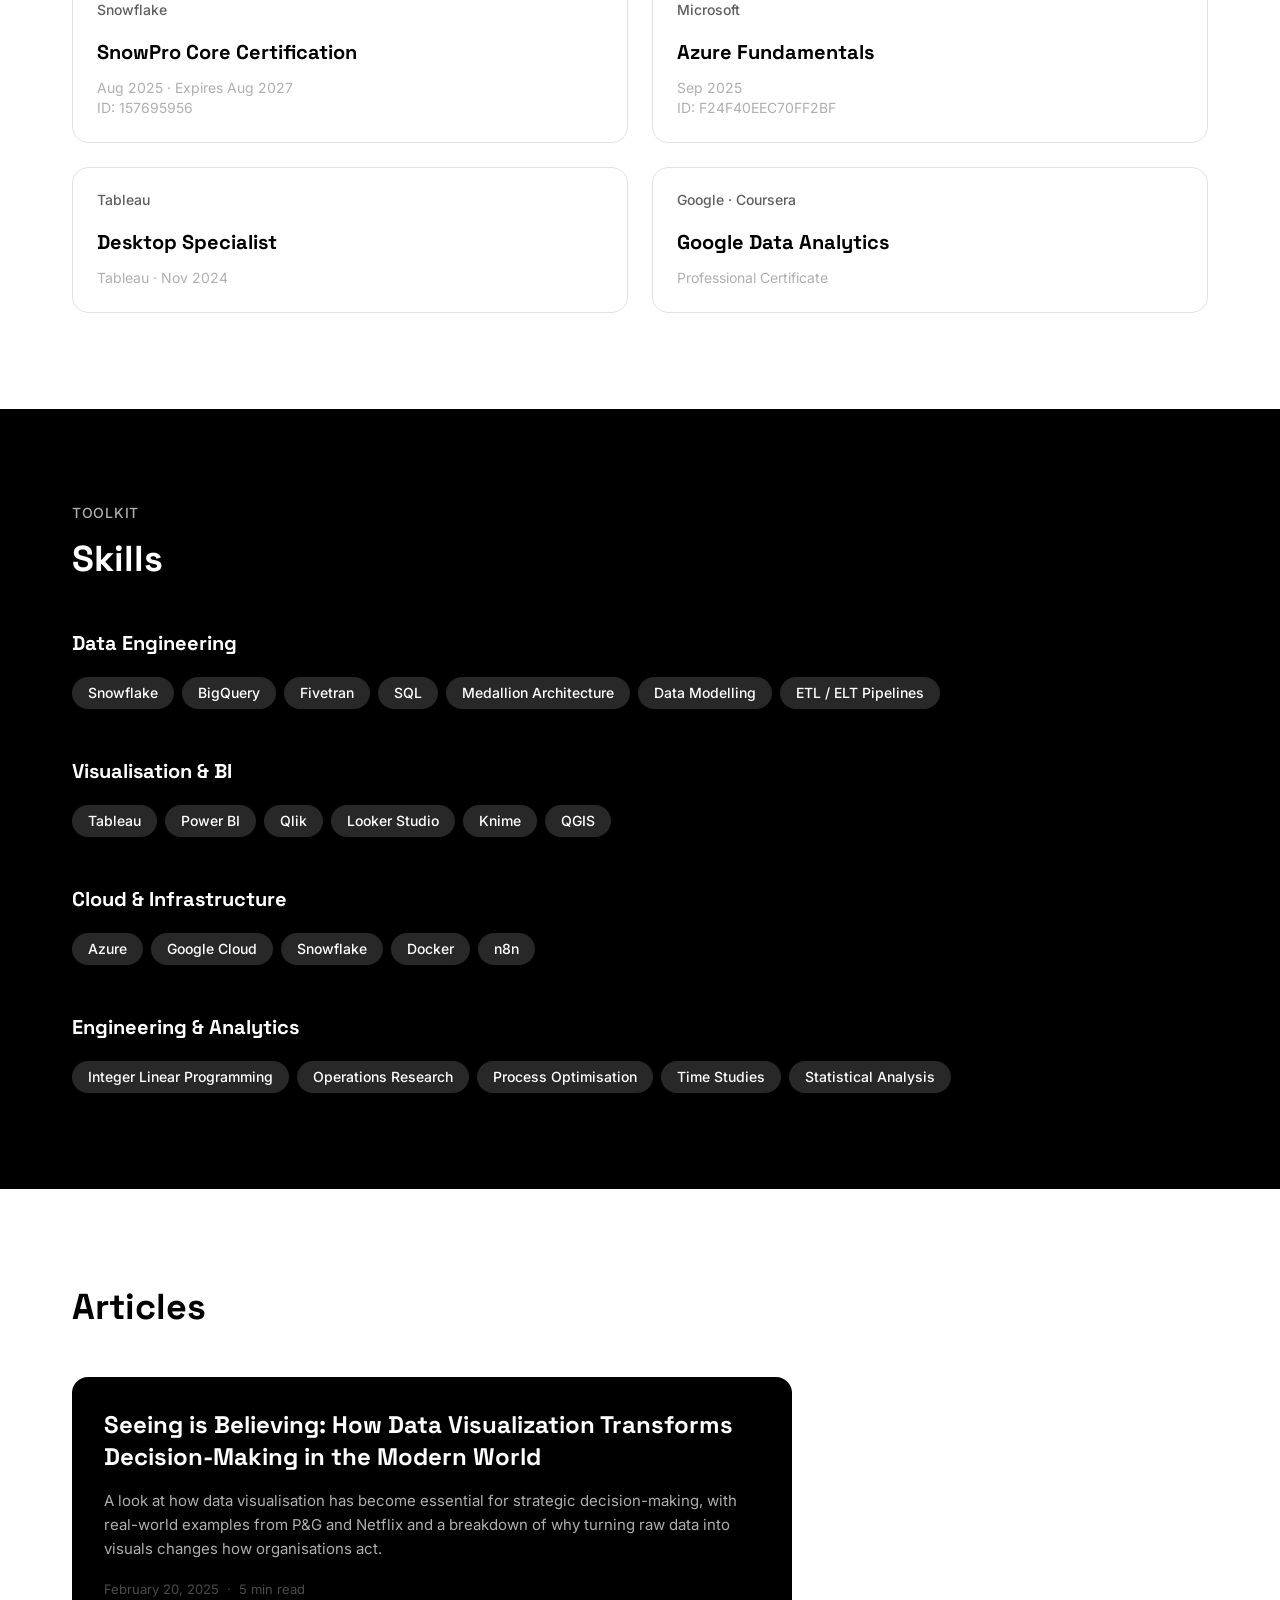
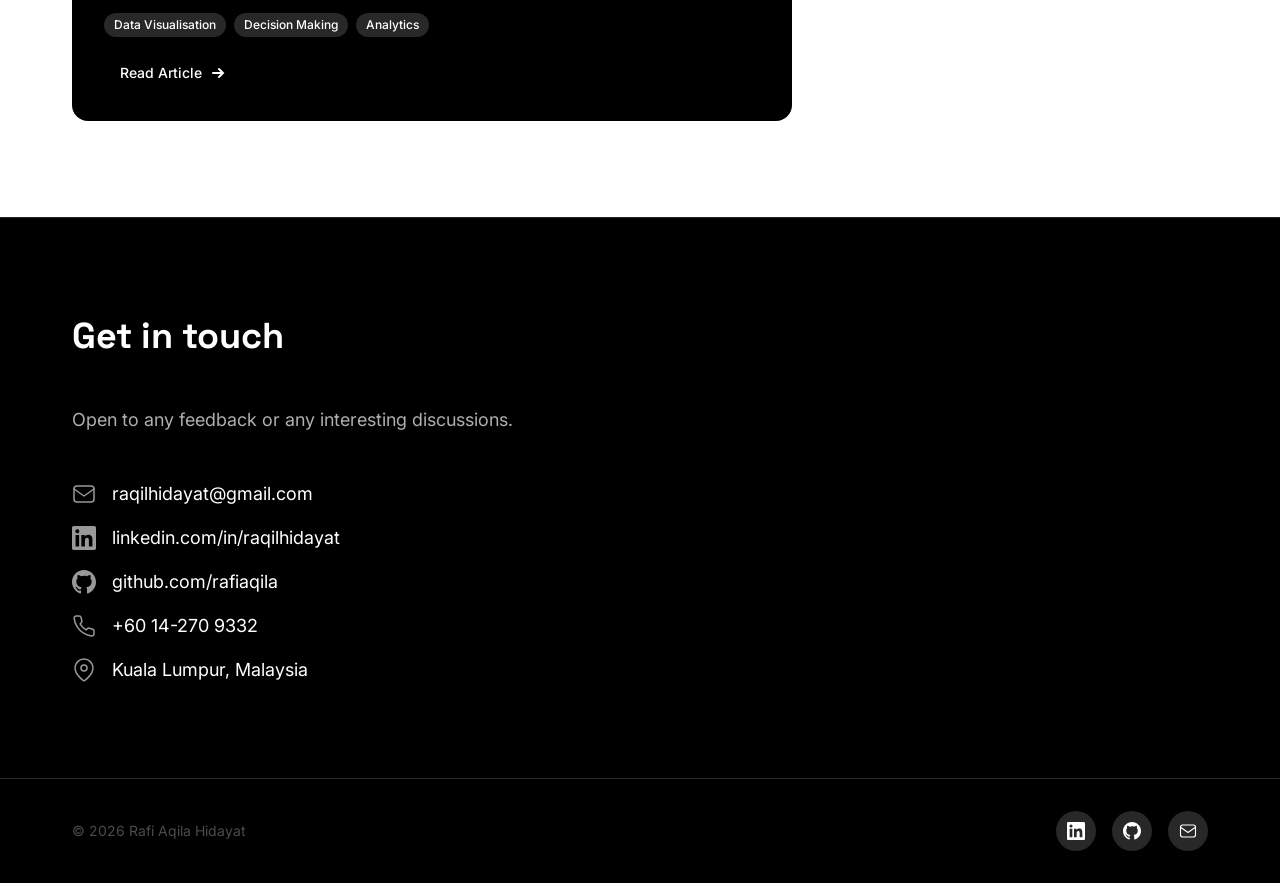
==== commit 55947d43: "Update chatbot modal, contact text, hero bio, and Synogize bullet" ====
--- a/index.html
+++ b/index.html
@@ -52,7 +52,7 @@
         <p class="hero__eyebrow reveal">Data & AI Consultant · Kuala Lumpur, Malaysia</p>
         <h1 class="hero__name reveal">Rafi Aqila Hidayat</h1>
         <p class="hero__tagline reveal">Building data platforms and intelligent systems that create real business value</p>
-        <p class="hero__bio reveal">Data consultant specialising in cloud-based data engineering and AI, with a background in Industrial Engineering. I build scalable data pipelines, clean semantic layers, and AI-powered systems that help organisations make sharper decisions and add valuable values to their business. Outside of work, I play tennis and am slowly getting into outdoor activities and travel.</p>
+        <p class="hero__bio reveal">Data consultant specialising in cloud-based data engineering and AI, with a background in Industrial Engineering. I build scalable data pipelines, clean semantic layers, and AI-powered systems that help organisations make sharper decisions and create real value for their business. Outside of work, I play tennis and am slowly getting into outdoor activities and travel.</p>
         <div class="hero__ctas reveal">
           <a href="#projects" class="btn btn--primary">
             View Projects
@@ -90,7 +90,7 @@
               <h3 class="exp-role">Associate Data Consultant</h3>
               <p class="exp-company">Synogize · Kuala Lumpur, Malaysia</p>
               <ul class="exp-bullets">
-                <li>Built cloud-based data engineering pipelines for a leading Malaysian property client, delivering clean, well-modelled semantic layers that power both analytics and AI use cases</li>
+                <li>Built cloud-based data engineering pipelines for a client, delivering clean, well-modelled semantic layers that power both analytics and AI use cases</li>
                 <li>Won 1st place in the Synogize internal Snowflake AISQL Innovation Challenge, building an end-to-end AI site safety inspection app using Snowflake Cortex AI functions</li>
                 <li>Built Snowflake Intelligence, an NL2SQL chatbot enabling business users to query their own data through natural language conversation</li>
               </ul>
@@ -336,7 +336,6 @@
               </div>
             </div>
             <div class="project-details" hidden>
-              <span class="modal__badge">Client Project, Indonesian Agribusiness</span>
               <h3 class="modal__title">AI Chatbot &amp; Operations Automation</h3>
               <p class="modal__desc">This project is built with another developer in two phases for an agribusiness company in Indonesia that makes organic fertiliser and sells to business, government, and increasingly consumer customers across several countries.</p>
               <p class="modal__label">Phase 1: the customer service chatbot</p>
@@ -605,7 +604,7 @@
       <div class="container">
         <h2 class="section__title reveal">Get in touch</h2>
         <div class="contact-inner">
-          <p class="contact-subtitle reveal">Open to consulting engagements, data engineering projects, and interesting collaborations.</p>
+          <p class="contact-subtitle reveal">Open to any feedback or any interesting discussions.</p>
           <div class="contact-links reveal">
             <a href="mailto:raqilhidayat@gmail.com" class="contact-row">
               <svg viewBox="0 0 24 24" fill="none" stroke="currentColor" stroke-width="1.5" stroke-linecap="round" stroke-linejoin="round"><rect x="2" y="4" width="20" height="16" rx="3"/><path d="M22 7l-10 7L2 7"/></svg>
